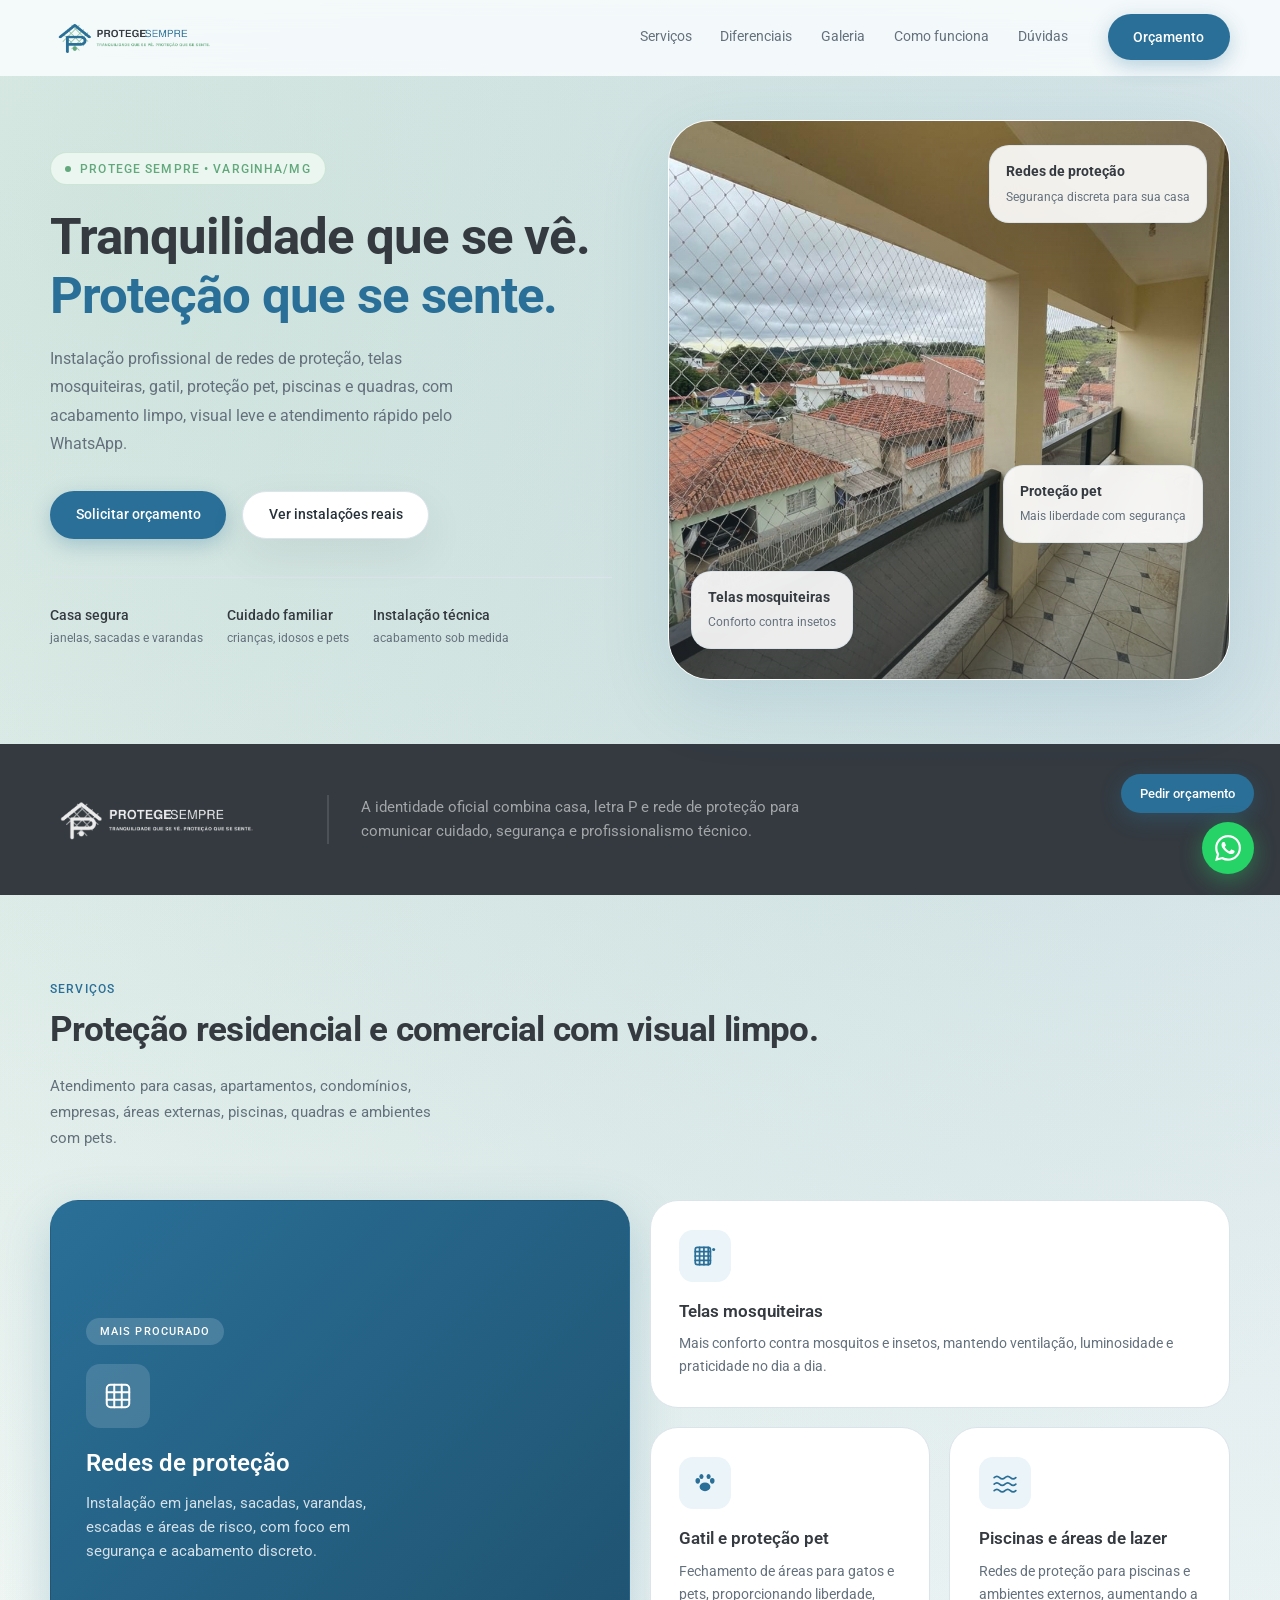
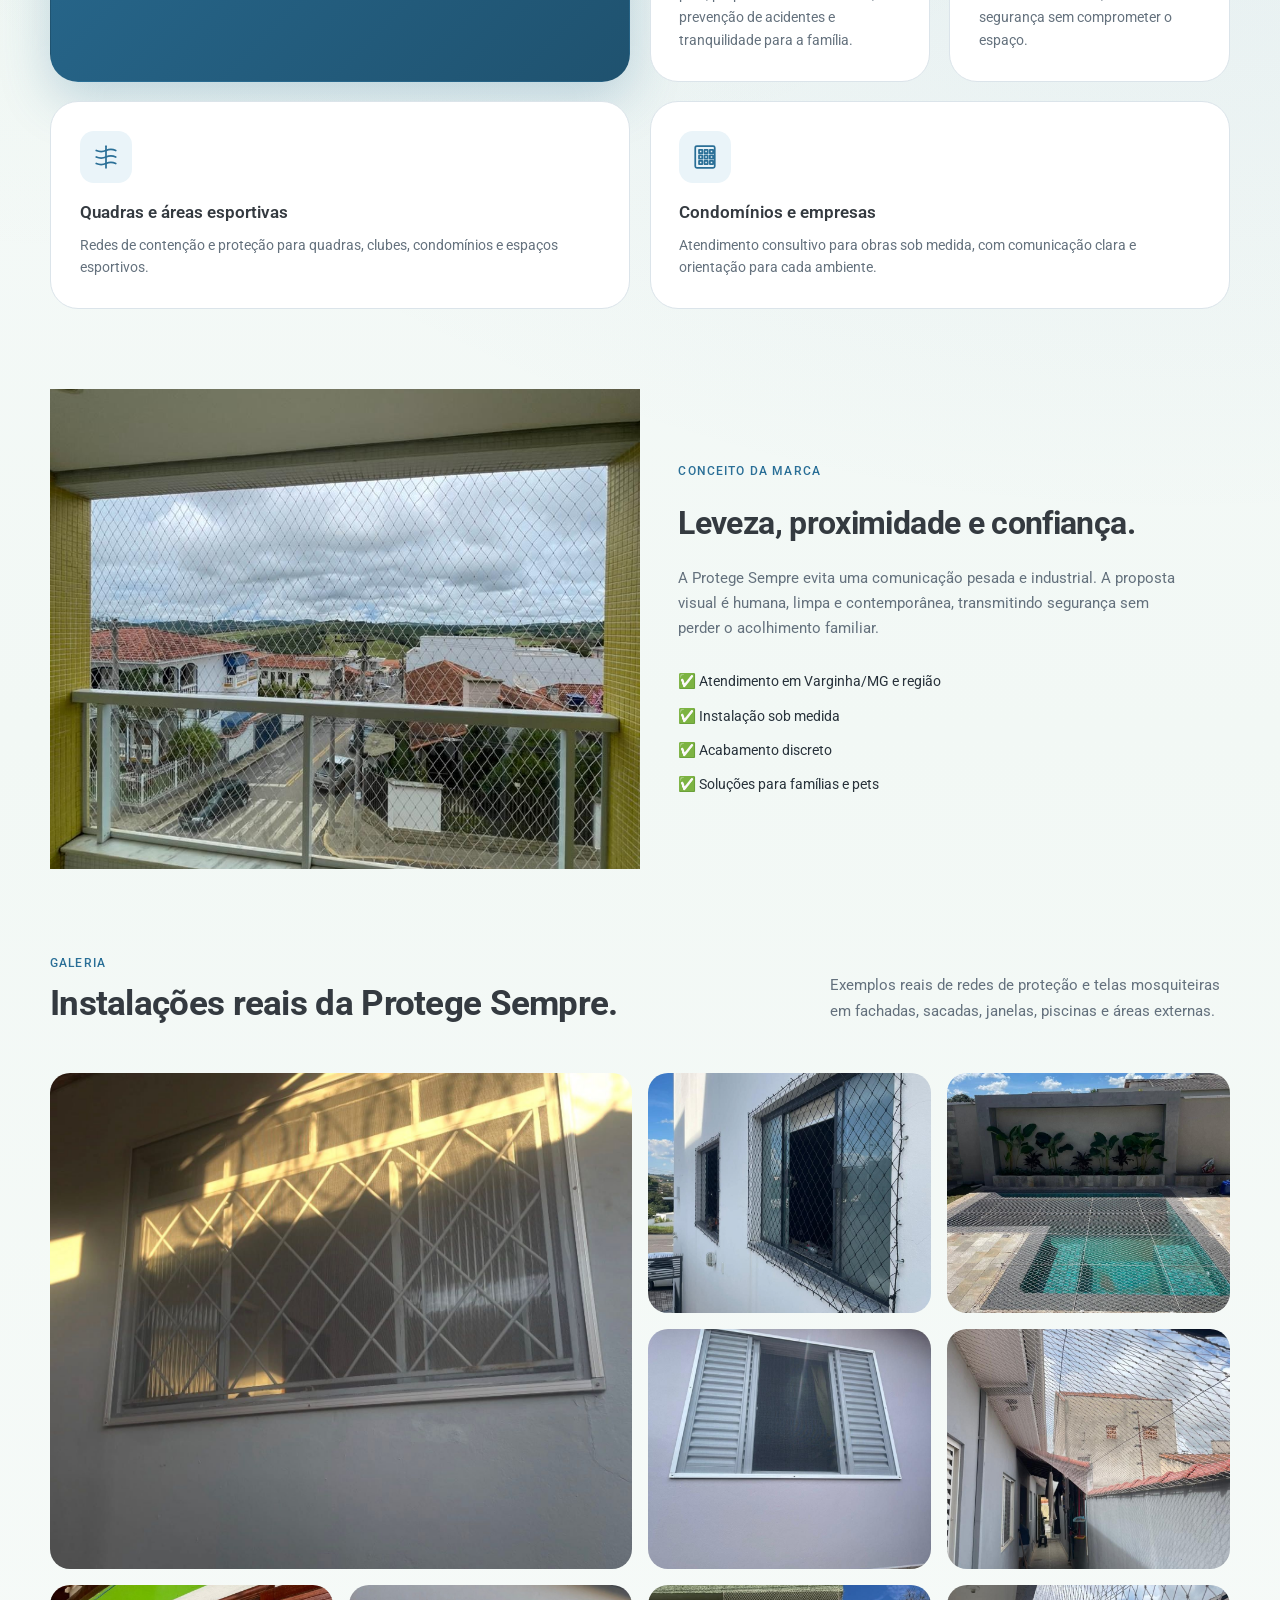
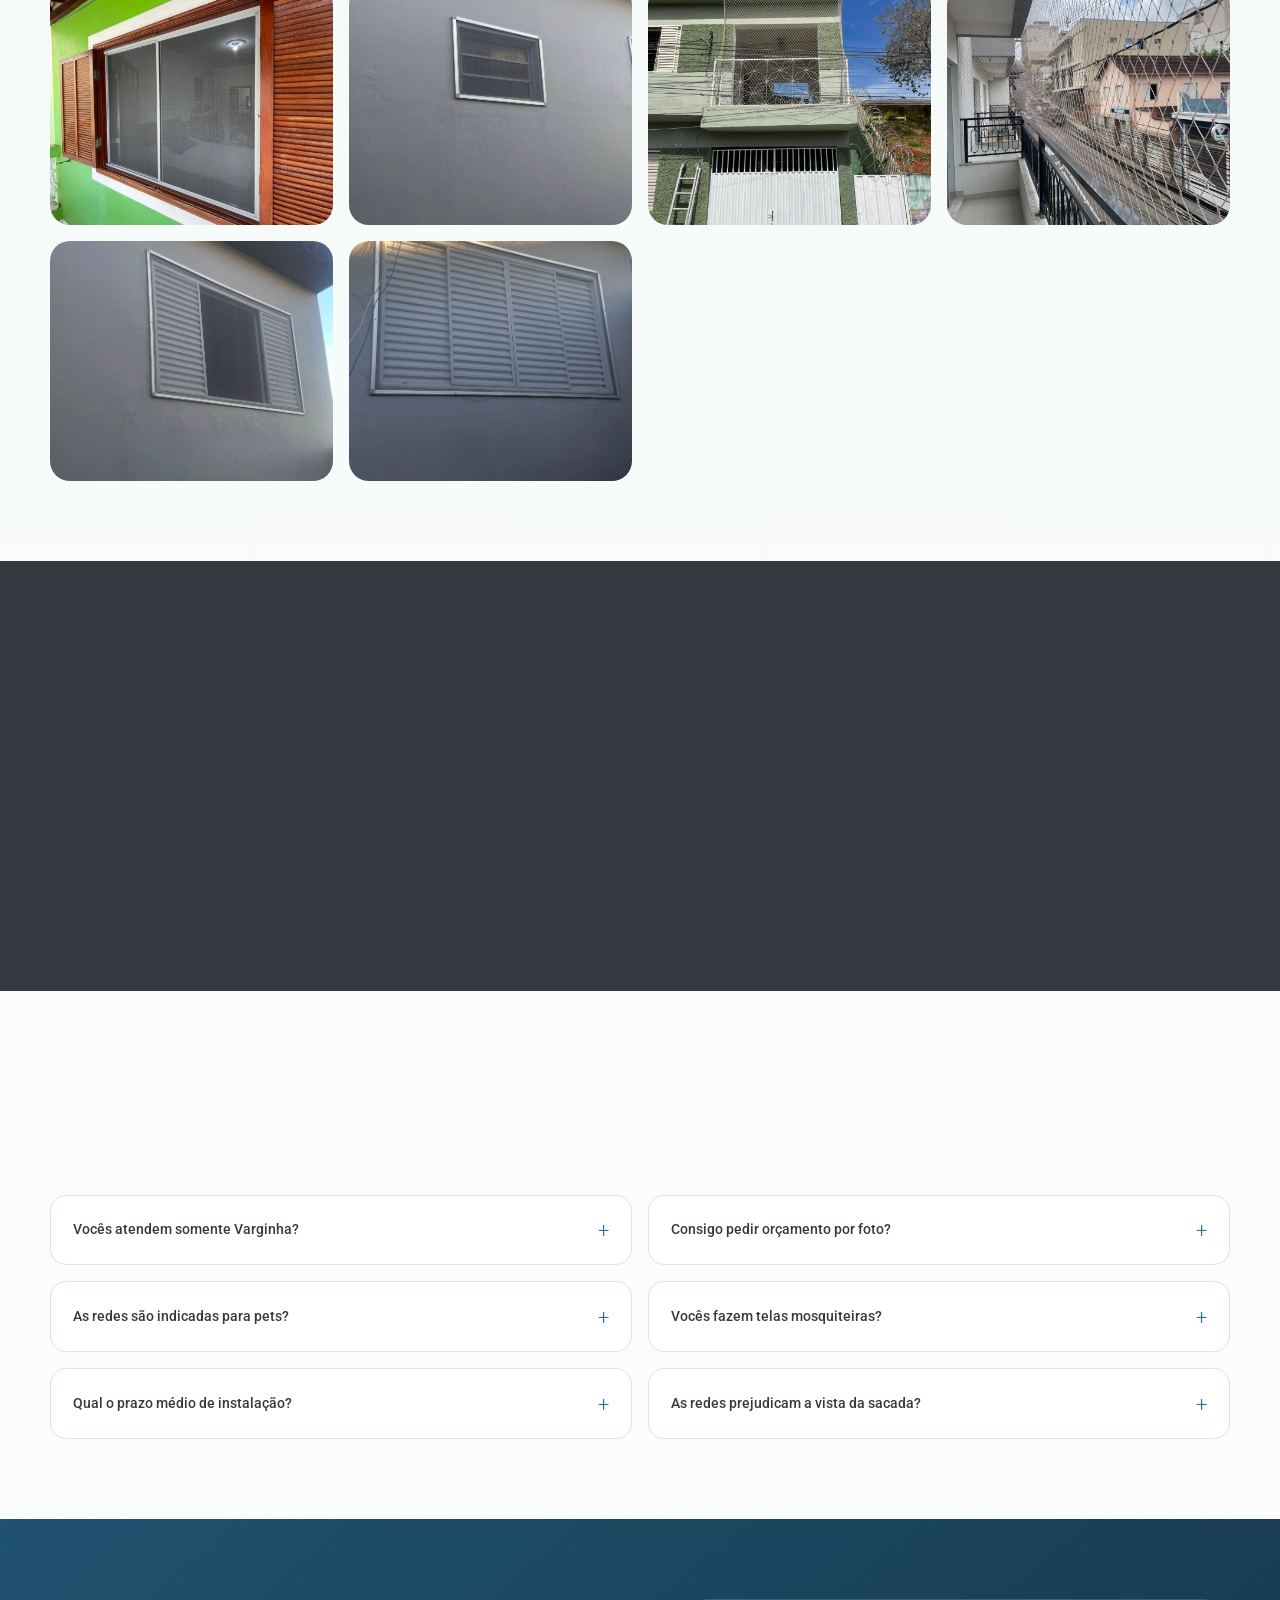
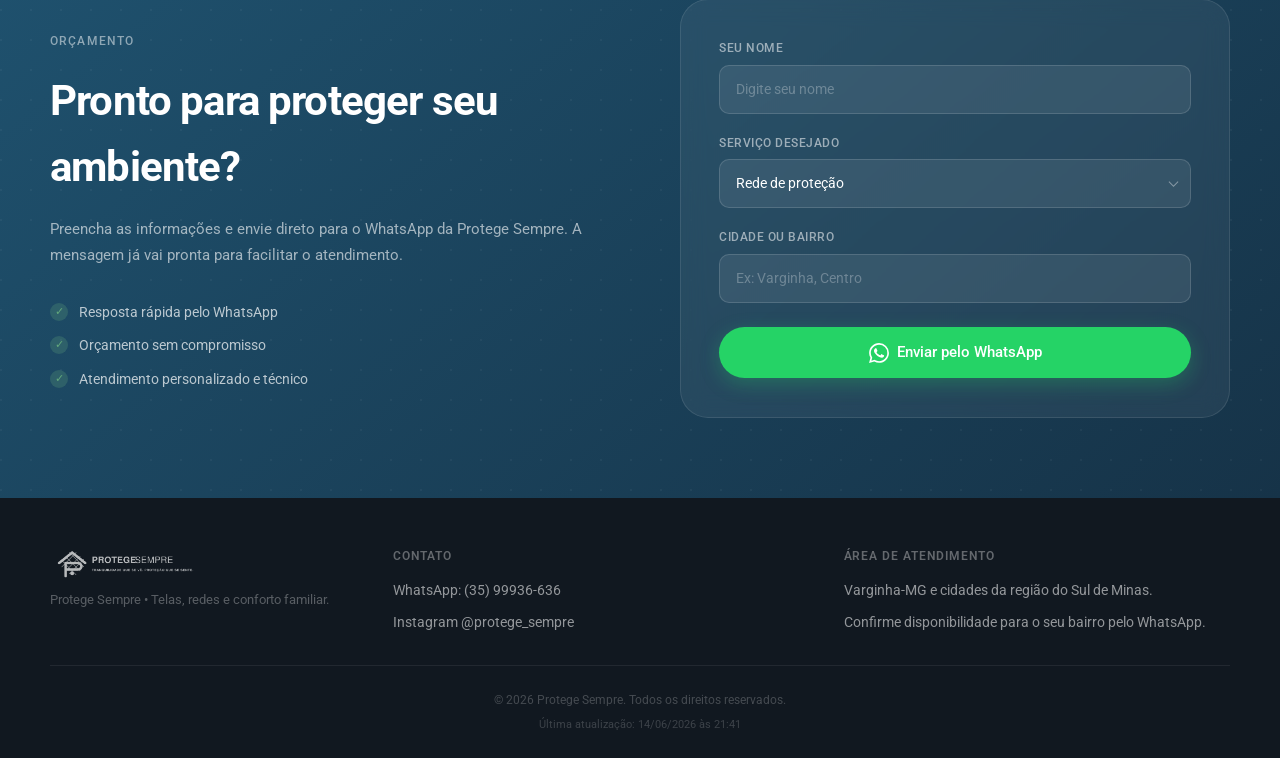
==== index.html @ d8df48f0 "Remove fotos duplicadas da galeria e melhora SEO com schema avancado Substitui 2 imagens repetidas (" ====
<!DOCTYPE html>
<html lang="pt-BR">
<head>
  <meta charset="UTF-8">
  <meta name="viewport" content="width=device-width, initial-scale=1.0">
  <title>Protege Sempre | Redes de Proteção em Varginha-MG</title>
  <meta name="description" content="Protege Sempre em Varginha-MG: instalação profissional de redes de proteção, telas mosquiteiras, gatil, proteção pet, piscinas e quadras. Tranquilidade que se vê. Proteção que se sente.">
  <meta name="keywords" content="redes de proteção Varginha, tela mosquiteira Varginha, gatil Varginha, proteção pet, rede para sacada, rede para janela, rede para piscina, rede para quadra, Protege Sempre">
  <meta name="robots" content="index, follow, max-image-preview:large">
  <meta name="author" content="Protege Sempre">
  <meta name="theme-color" content="#2A6F97">
  <link rel="canonical" href="https://protegesempre.com.br/">

  <meta property="og:title" content="Protege Sempre | Tranquilidade que se vê. Proteção que se sente.">
  <meta property="og:description" content="Redes de proteção, telas mosquiteiras, gatil, piscinas e quadras em Varginha-MG e região.">
  <meta property="og:type" content="website">
  <meta property="og:url" content="https://protegesempre.com.br/">
  <meta property="og:image" content="https://protegesempre.com.br/img/galeria/hero-rede-protecao.jpg">
  <meta property="og:locale" content="pt_BR">

  <meta name="twitter:card" content="summary_large_image">
  <meta name="twitter:title" content="Protege Sempre | Redes de Proteção em Varginha-MG">
  <meta name="twitter:description" content="Instalação profissional de redes de proteção, telas mosquiteiras, gatil, piscinas e quadras.">
  <meta name="twitter:image" content="https://protegesempre.com.br/img/galeria/hero-rede-protecao.jpg">

  <link rel="icon" href="/favicon.svg" type="image/svg+xml">
  <link rel="icon" href="/favicon-32.png" sizes="32x32" type="image/png">
  <link rel="apple-touch-icon" href="/favicon-180.png">
  <link rel="manifest" href="/site.webmanifest">

  <link rel="preconnect" href="https://fonts.googleapis.com">
  <link rel="preconnect" href="https://fonts.gstatic.com" crossorigin>
  <link href="https://fonts.googleapis.com/css2?family=Roboto:wght@300;400;500;700&display=swap" rel="stylesheet">

  <link rel="preload" as="image" href="assets/logo/logo-horizontal-fundo-claro.png">
  <link rel="preload" as="image" href="img/galeria/hero-rede-protecao.jpg">

  <script type="application/ld+json">
  {
    "@context": "https://schema.org",
    "@graph": [
      {
        "@type": "LocalBusiness",
        "@id": "https://protegesempre.com.br/#empresa",
        "name": "Protege Sempre",
        "url": "https://protegesempre.com.br/",
        "telephone": "+553599936636",
        "slogan": "Tranquilidade que se vê. Proteção que se sente.",
        "image": [
          "https://protegesempre.com.br/img/galeria/hero-rede-protecao.jpg",
          "https://protegesempre.com.br/img/galeria/rede-protecao-janela-detalhe.jpg",
          "https://protegesempre.com.br/img/galeria/rede-protecao-sacada-vista.jpg",
          "https://protegesempre.com.br/img/galeria/antes-depois-01.jpg"
        ],
        "logo": "https://protegesempre.com.br/assets/logo/logo-horizontal-fundo-claro.png",
        "address": {
          "@type": "PostalAddress",
          "addressLocality": "Varginha",
          "addressRegion": "MG",
          "addressCountry": "BR"
        },
        "areaServed": ["Varginha-MG", "Sul de Minas"],
        "description": "Instalação profissional de redes de proteção, telas mosquiteiras, gatil, proteção pet, piscinas e quadras em Varginha-MG e região.",
        "contactPoint": {
          "@type": "ContactPoint",
          "telephone": "+553599936636",
          "contactType": "customer service",
          "areaServed": "BR",
          "availableLanguage": "Portuguese"
        },
        "openingHoursSpecification": {
          "@type": "OpeningHoursSpecification",
          "dayOfWeek": ["Monday", "Tuesday", "Wednesday", "Thursday", "Friday", "Saturday", "Sunday"],
          "opens": "08:00",
          "closes": "20:00"
        },
        "hasOfferCatalog": {
          "@type": "OfferCatalog",
          "name": "Serviços Protege Sempre",
          "itemListElement": [
            { "@type": "Offer", "itemOffered": { "@type": "Service", "name": "Instalação de Redes de Proteção", "areaServed": "Varginha-MG e região" } },
            { "@type": "Offer", "itemOffered": { "@type": "Service", "name": "Instalação de Telas Mosquiteiras", "areaServed": "Varginha-MG e região" } },
            { "@type": "Offer", "itemOffered": { "@type": "Service", "name": "Gatil e Proteção para Pets", "areaServed": "Varginha-MG e região" } },
            { "@type": "Offer", "itemOffered": { "@type": "Service", "name": "Redes de Proteção para Piscinas", "areaServed": "Varginha-MG e região" } },
            { "@type": "Offer", "itemOffered": { "@type": "Service", "name": "Redes de Proteção para Quadras", "areaServed": "Varginha-MG e região" } },
            { "@type": "Offer", "itemOffered": { "@type": "Service", "name": "Redes para Condomínios e Empresas", "areaServed": "Varginha-MG e região" } }
          ]
        },
        "sameAs": ["https://www.instagram.com/protege_sempre/"]
      },
      {
        "@type": "WebSite",
        "@id": "https://protegesempre.com.br/#site",
        "url": "https://protegesempre.com.br/",
        "name": "Protege Sempre",
        "inLanguage": "pt-BR",
        "publisher": { "@id": "https://protegesempre.com.br/#empresa" }
      }
    ]
  }
  </script>
  <script type="application/ld+json">
  {
    "@context": "https://schema.org",
    "@type": "FAQPage",
    "mainEntity": [
      {
        "@type": "Question",
        "name": "Vocês atendem somente Varginha?",
        "acceptedAnswer": {
          "@type": "Answer",
          "text": "O atendimento é voltado para Varginha/MG e região. Para confirmar disponibilidade na sua cidade ou bairro, chame pelo WhatsApp."
        }
      },
      {
        "@type": "Question",
        "name": "Consigo pedir orçamento por foto?",
        "acceptedAnswer": {
          "@type": "Answer",
          "text": "Sim. Você pode enviar fotos do local, medidas aproximadas e o tipo de serviço desejado. Se necessário, é agendada uma avaliação técnica."
        }
      },
      {
        "@type": "Question",
        "name": "As redes são indicadas para pets?",
        "acceptedAnswer": {
          "@type": "Answer",
          "text": "Sim. As redes são muito usadas para proteger gatos, cães e outros pets em janelas, sacadas, corredores e áreas externas."
        }
      },
      {
        "@type": "Question",
        "name": "Vocês fazem telas mosquiteiras?",
        "acceptedAnswer": {
          "@type": "Answer",
          "text": "Sim. As telas mosquiteiras ajudam a reduzir a entrada de insetos, mantendo ventilação e luminosidade no ambiente."
        }
      },
      {
        "@type": "Question",
        "name": "Qual o prazo médio de instalação?",
        "acceptedAnswer": {
          "@type": "Answer",
          "text": "O prazo varia conforme o tipo de serviço e demanda. Após o orçamento aprovado, informamos a data e tempo estimado de execução."
        }
      },
      {
        "@type": "Question",
        "name": "As redes prejudicam a vista da sacada?",
        "acceptedAnswer": {
          "@type": "Answer",
          "text": "Não. As redes são instaladas com acabamento discreto e são praticamente invisíveis a distância, preservando a estética do ambiente."
        }
      }
    ]
  }
  </script>
  <style>
    :root {
      --azul: #2A6F97;
      --verde: #62A87C;
      --grafite: #343A40;
      --azul-escuro: #1f526f;
      --verde-claro: #eaf6ef;
      --azul-claro: #eaf4f9;
      --texto: #27313a;
      --muted: #64717d;
      --linha: #dbe4ea;
      --bg: #f7fafb;
      --white: #ffffff;
      --shadow: 0 22px 70px rgba(42,111,151,.13);
      --shadow-soft: 0 16px 42px rgba(52,58,64,.08);
      --radius: 28px;
      --font: 'Roboto', Segoe UI, Helvetica, Arial, sans-serif;
    }

    *, *::before, *::after { box-sizing: border-box; margin: 0; padding: 0; }
    html { scroll-behavior: smooth; }
    body {
      font-family: var(--font);
      color: var(--texto);
      background:
        radial-gradient(circle at 8% 4%, rgba(98,168,124,.20), transparent 30%),
        radial-gradient(circle at 92% 8%, rgba(42,111,151,.18), transparent 32%),
        linear-gradient(#f9fcfd 0%, #f2f8f5 42%, #fff 100%);
      line-height: 1.6;
      overflow-x: hidden;
    }
    a { color: inherit; text-decoration: none; }
    img { max-width: 100%; display: block; }
    button, input, select { font: inherit; }

    .container { width: min(1180px, 100% - 32px); margin-inline: auto; }

    /* ── ACESSIBILIDADE ── */
    .skip-link {
      position: absolute; left: -999px; top: auto; width: 1px; height: 1px; overflow: hidden;
    }
    .skip-link:focus {
      left: 16px; top: 16px; width: auto; height: auto; z-index: 9999;
      padding: 10px 14px; border-radius: 12px; background: var(--azul); color: #fff;
    }

    /* ── BOTÕES ── */
    .btn {
      display: inline-flex; align-items: center; gap: .5rem;
      padding: .72rem 1.6rem; border-radius: 50px;
      font-size: .9rem; font-weight: 500; cursor: pointer;
      transition: all .25s ease; border: none;
    }
    .btn-primary {
      background: var(--azul); color: #fff;
      box-shadow: 0 6px 20px rgba(42,111,151,.30);
    }
    .btn-primary:hover { background: var(--azul-escuro); transform: translateY(-2px); box-shadow: 0 10px 28px rgba(42,111,151,.38); }
    .btn-secondary {
      background: var(--white); color: var(--texto);
      border: 1.5px solid var(--linha);
      box-shadow: var(--shadow-soft);
    }
    .btn-secondary:hover { border-color: var(--azul); color: var(--azul); transform: translateY(-2px); }
    .btn-wpp {
      background: #25D366; color: #fff;
      box-shadow: 0 6px 20px rgba(37,211,102,.28);
    }
    .btn-wpp:hover { background: #1da851; transform: translateY(-2px); }

    /* ── HEADER ── */
    .site-header {
      position: fixed; top: 0; left: 0; right: 0; z-index: 100;
      background: rgba(249,252,253,.88);
      backdrop-filter: blur(18px) saturate(1.3);
      border-bottom: 1px solid transparent;
      transition: border-color .3s, box-shadow .3s;
    }
    .site-header.scrolled {
      border-color: var(--linha);
      box-shadow: 0 2px 20px rgba(42,111,151,.08);
    }
    .nav {
      display: flex; align-items: center; gap: 2rem;
      padding: .9rem 0;
    }
    .brand img { height: 38px; width: auto; }
    .nav-links {
      display: flex; gap: 1.8rem; margin-left: auto;
    }
    .nav-links a {
      font-size: .875rem; color: var(--muted); font-weight: 400;
      transition: color .2s;
      position: relative; padding-bottom: 2px;
    }
    .nav-links a::after {
      content: ''; position: absolute; bottom: 0; left: 0;
      width: 0; height: 1.5px; background: var(--azul);
      transition: width .25s;
    }
    .nav-links a:hover { color: var(--azul); }
    .nav-links a:hover::after { width: 100%; }
    .nav-cta { margin-left: .5rem; }
    .menu-toggle {
      display: none; flex-direction: column; gap: 5px;
      background: none; border: none; cursor: pointer;
      padding: .4rem; margin-left: auto;
    }
    .menu-toggle span {
      display: block; width: 22px; height: 2px;
      background: var(--grafite); border-radius: 2px;
      transition: all .3s;
    }
    .mobile-menu {
      display: none;
      flex-direction: column; gap: .5rem;
      padding: 1rem 1.2rem 1.2rem;
      border-top: 1px solid var(--linha);
    }
    .mobile-menu.open { display: flex; }
    .mobile-menu a {
      padding: .6rem .8rem; font-size: .9rem; color: var(--texto);
      border-radius: 8px;
    }
    .mobile-menu a:hover { background: var(--azul-claro); color: var(--azul); }

    /* ── HERO ── */
    .hero {
      padding-top: calc(72px + 3rem);
      padding-bottom: 4rem;
    }
    .hero-grid {
      display: grid; grid-template-columns: 1fr 1fr;
      gap: 3.5rem; align-items: center;
    }
    .eyebrow {
      display: inline-flex; align-items: center; gap: .55rem;
      font-size: .78rem; font-weight: 500; letter-spacing: .09em;
      text-transform: uppercase; color: var(--verde);
      background: var(--verde-claro); padding: .35rem .9rem;
      border-radius: 40px; margin-bottom: 1.4rem;
      border: 1px solid rgba(98,168,124,.22);
    }
    .eyebrow-dot {
      width: 6px; height: 6px; border-radius: 50%;
      background: var(--verde); display: block;
      animation: blink 2s infinite;
    }
    @keyframes blink {
      0%,100% { opacity:1; } 50% { opacity:.4; }
    }
    .hero-copy h1 {
      font-size: clamp(2.2rem, 4.5vw, 3.2rem);
      font-weight: 700; line-height: 1.15;
      color: var(--grafite); letter-spacing: -.02em;
      margin-bottom: 1.2rem;
    }
    .hero-copy h1 span { color: var(--azul); }
    .hero-text {
      font-size: 1.02rem; color: var(--muted); line-height: 1.75;
      max-width: 440px; margin-bottom: 2rem;
    }
    .hero-actions { display: flex; gap: 1rem; flex-wrap: wrap; margin-bottom: 2.4rem; }
    .trust-strip {
      display: flex; gap: 1.5rem; flex-wrap: wrap;
      padding-top: 1.6rem;
      border-top: 1px solid var(--linha);
    }
    .trust-strip > div {
      display: flex; flex-direction: column; gap: .1rem;
    }
    .trust-strip strong { font-size: .88rem; color: var(--grafite); font-weight: 500; }
    .trust-strip span { font-size: .78rem; color: var(--muted); }

    .hero-visual {
      position: relative; min-height: 560px;
      overflow: hidden; border-radius: 42px;
      box-shadow: var(--shadow);
      border: 1px solid rgba(255,255,255,.9);
      background: #fff;
    }
    .hero-visual > img {
      position: absolute; inset: 0;
      width: 100%; height: 100%; object-fit: cover;
    }
    .hero-visual::after {
      content: ''; position: absolute; inset: 0;
      background: linear-gradient(
        rgba(255,255,255,.04) 0%,
        rgba(42,111,151,.1) 48%,
        rgba(52,58,64,.56) 100%
      );
      pointer-events: none;
    }
    .hero-card {
      position: absolute; z-index: 4;
      padding: 14px 16px; border-radius: 20px;
      background: rgba(255,255,255,.9);
      border: 1px solid rgba(219,228,234,.9);
      backdrop-filter: blur(14px);
      box-shadow: 0 18px 44px rgba(52,58,64,.16);
    }
    .hero-card strong { display: block; font-size: .88rem; color: var(--grafite); }
    .hero-card span { font-size: .78rem; color: var(--muted); }
    .card-1 { top: 24px; right: 22px; }
    .card-2 { left: 22px; bottom: 30px; }
    .card-3 { right: 26px; bottom: 136px; }

    /* ── LOGO SECTION ── */
    .logo-section {
      background: var(--grafite);
      padding: 3.2rem 0;
    }
    .logo-band {
      display: flex; align-items: center; gap: 3rem;
    }
    .logo-band img { height: 48px; width: auto; filter: brightness(0) invert(1); opacity: .9; }
    .logo-band p {
      color: rgba(255,255,255,.55); font-size: .92rem;
      line-height: 1.65; max-width: 520px;
      border-left: 2px solid rgba(255,255,255,.12);
      padding-left: 2rem;
    }

    /* ── SECTION HEAD ── */
    .section-head {
      display: flex; justify-content: space-between;
      align-items: flex-end; flex-wrap: wrap; gap: 1.5rem;
      margin-bottom: 3rem;
    }
    .section-tag {
      display: inline-block;
      font-size: .72rem; font-weight: 500; letter-spacing: .1em;
      text-transform: uppercase; color: var(--azul);
      margin-bottom: .6rem;
    }
    .section-head h2 {
      font-size: clamp(1.6rem, 3vw, 2.2rem);
      font-weight: 700; color: var(--grafite);
      letter-spacing: -.02em; line-height: 1.2;
    }
    .section-head > p {
      font-size: .95rem; color: var(--muted); line-height: 1.7;
      max-width: 400px;
    }

    /* ── SERVIÇOS (BENTO GRID) ── */
    #servicos { padding: 5rem 0; }
    .service-grid {
      display: grid; grid-template-columns: repeat(4, 1fr);
      grid-auto-rows: minmax(170px, auto);
      gap: 1.2rem;
    }
    .service-card {
      background: var(--white);
      border: 1px solid var(--linha);
      border-radius: var(--radius);
      padding: 1.8rem;
      transition: all .3s ease;
      position: relative; overflow: hidden;
      grid-column: span 1;
    }
    .service-card.span-2 { grid-column: span 2; }
    .service-card.featured {
      grid-column: span 2; grid-row: span 2;
      padding: 2.2rem;
      background: linear-gradient(135deg, var(--azul) 0%, var(--azul-escuro) 100%);
      color: #fff; border-color: transparent;
      box-shadow: 0 18px 50px rgba(42,111,151,.25);
      display: flex; flex-direction: column; justify-content: center;
    }
    .service-card:not(.featured)::before {
      content: ''; position: absolute; inset: 0;
      background: linear-gradient(135deg, var(--azul-claro) 0%, transparent 55%);
      opacity: 0; transition: opacity .3s;
    }
    .service-card:hover { transform: translateY(-5px); box-shadow: var(--shadow); border-color: rgba(42,111,151,.2); }
    .service-card.featured:hover { box-shadow: 0 22px 60px rgba(42,111,151,.35); }
    .service-card:not(.featured):hover::before { opacity: 1; }
    .service-badge {
      display: inline-flex; align-self: flex-start;
      font-size: .7rem; font-weight: 500; letter-spacing: .1em; text-transform: uppercase;
      background: rgba(255,255,255,.16); color: #fff;
      padding: .3rem .85rem; border-radius: 40px; margin-bottom: 1.2rem;
      position: relative; z-index: 1;
    }
    .service-icon {
      width: 52px; height: 52px; border-radius: 14px;
      background: var(--azul-claro); color: var(--azul);
      margin-bottom: 1rem;
      display: flex; align-items: center; justify-content: center;
      position: relative; z-index: 1;
    }
    .service-icon svg { width: 26px; height: 26px; }
    .service-card.featured .service-icon {
      width: 64px; height: 64px; background: rgba(255,255,255,.14); color: #fff;
    }
    .service-card.featured .service-icon svg { width: 30px; height: 30px; }
    .service-card h3 {
      font-size: 1.05rem; font-weight: 600; color: var(--grafite);
      margin-bottom: .5rem; position: relative; z-index: 1;
    }
    .service-card.featured h3 { color: #fff; font-size: 1.5rem; }
    .service-card p {
      font-size: .87rem; color: var(--muted); line-height: 1.65;
      position: relative; z-index: 1;
    }
    .service-card.featured p { color: rgba(255,255,255,.8); max-width: 320px; font-size: .92rem; }

    /* ── DIFERENCIAIS ── */
    .split-section { padding: 0; overflow: hidden; }
    .split-grid {
      display: grid;
      grid-template-columns: 1fr 1fr;
      min-height: 480px;
    }
    .split-image {
      position: relative;
      overflow: hidden;
      min-height: 380px;
    }
    .split-image img {
      position: absolute;
      inset: 0;
      width: 100%;
      height: 100%;
      object-fit: cover;
      display: block;
    }
    .split-copy {
      padding: 4rem clamp(1.5rem, 3vw, 3.5rem);
      display: flex; flex-direction: column; justify-content: center;
      min-width: 0;
    }
    .split-copy h2 {
      font-size: clamp(1.5rem, 2.5vw, 2.1rem);
      font-weight: 700; color: var(--grafite);
      letter-spacing: -.02em; margin: .5rem 0 1rem;
    }
    .split-copy > p {
      font-size: .93rem; color: var(--muted); line-height: 1.7;
    }
    .benefits {
      margin-top: 1.8rem; display: flex; flex-direction: column; gap: .7rem;
    }
    .benefits div {
      font-size: .9rem; color: var(--texto);
      display: flex; align-items: center; gap: .5rem;
    }

    /* ── GALERIA ── */
    #galeria { padding: 5rem 0; }
    .gallery-grid {
      display: grid;
      grid-template-columns: repeat(4, 1fr);
      grid-auto-rows: 240px;
      gap: 1rem;
    }
    .gallery-item {
      border-radius: 20px; overflow: hidden;
      position: relative; background: var(--linha);
    }
    .gallery-item.featured { grid-column: span 2; grid-row: span 2; }
    .gallery-item img {
      width: 100%; height: 100%; object-fit: cover;
      transition: transform .6s ease; display: block;
    }
    .gallery-item:hover img { transform: scale(1.05); }
    .gallery-caption {
      position: absolute; bottom: 0; left: 0; right: 0;
      padding: 1.4rem 1.2rem .9rem;
      background: linear-gradient(transparent, rgba(27,47,58,.72));
      opacity: 0; transition: opacity .3s;
    }
    .gallery-item:hover .gallery-caption { opacity: 1; }
    .gallery-caption span {
      font-size: .72rem; text-transform: uppercase;
      letter-spacing: .08em; color: rgba(255,255,255,.75); display: block;
    }
    .gallery-caption h3 { font-size: .95rem; color: #fff; font-weight: 500; }

    /* ── PROCESSO ── */
    #processo {
      background: var(--grafite); padding: 5rem 0;
    }
    #processo .section-tag { color: var(--verde); }
    #processo .section-head h2 { color: #fff; }
    #processo .section-head > p { color: rgba(255,255,255,.55); }
    .process-grid {
      display: grid; grid-template-columns: repeat(4, 1fr);
      gap: 2rem; position: relative;
    }
    .process-grid::before {
      content: ''; position: absolute;
      top: 28px; left: 12.5%; right: 12.5%;
      height: 1px; background: rgba(255,255,255,.1);
    }
    .process-grid > div { text-align: center; }
    .process-grid strong {
      display: flex; align-items: center; justify-content: center;
      width: 56px; height: 56px; border-radius: 50%;
      background: rgba(255,255,255,.06);
      border: 1px solid rgba(255,255,255,.14);
      font-size: 1.1rem; font-weight: 600; color: var(--azul);
      margin: 0 auto 1.2rem;
      transition: all .3s;
    }
    .process-grid > div:hover strong {
      background: var(--azul); color: #fff; border-color: var(--azul);
      box-shadow: 0 0 0 6px rgba(42,111,151,.15);
    }
    .process-grid h3 { font-size: .95rem; font-weight: 600; color: #fff; margin-bottom: .4rem; }
    .process-grid p { font-size: .84rem; color: rgba(255,255,255,.5); line-height: 1.55; }

    /* ── FAQ ── */
    #duvidas { padding: 5rem 0; }
    .faq-grid {
      display: grid; grid-template-columns: 1fr 1fr;
      gap: 1rem;
    }
    details {
      background: var(--white); border: 1px solid var(--linha);
      border-radius: 16px; overflow: hidden;
      transition: box-shadow .25s, border-color .25s;
    }
    details:hover { box-shadow: var(--shadow-soft); }
    details[open] { border-color: rgba(42,111,151,.28); }
    summary {
      padding: 1.15rem 1.4rem; cursor: pointer;
      font-weight: 500; font-size: .9rem; color: var(--grafite);
      list-style: none;
      display: flex; justify-content: space-between; align-items: center; gap: .8rem;
      user-select: none;
    }
    summary::-webkit-details-marker { display: none; }
    summary::after {
      content: '+'; font-size: 1.25rem; color: var(--azul);
      font-weight: 300; flex-shrink: 0;
      transition: transform .3s;
    }
    details[open] summary::after { transform: rotate(45deg); }
    details p {
      padding: 0 1.4rem 1.2rem;
      font-size: .87rem; color: var(--muted); line-height: 1.7;
    }

    /* ── ORÇAMENTO ── */
    #orcamento {
      background: linear-gradient(140deg, var(--azul-escuro) 0%, #163348 100%);
      padding: 5rem 0; position: relative; overflow: hidden;
    }
    #orcamento::before {
      content: ''; position: absolute; inset: 0;
      background-image: radial-gradient(circle at 1px 1px, rgba(255,255,255,.04) 1px, transparent 0);
      background-size: 30px 30px;
    }
    .orc-grid {
      display: grid; grid-template-columns: 1fr 1fr;
      gap: 5rem; align-items: center;
      position: relative; z-index: 1;
    }
    .orc-copy .section-tag { color: rgba(255,255,255,.5); }
    .orc-copy h2 {
      font-size: clamp(1.8rem, 3.5vw, 2.6rem);
      font-weight: 700; color: #fff; letter-spacing: -.02em;
      margin: .5rem 0 1rem;
    }
    .orc-copy > p { font-size: .95rem; color: rgba(255,255,255,.6); line-height: 1.7; }
    .orc-benefits {
      margin-top: 2rem; display: flex; flex-direction: column; gap: .7rem;
    }
    .orc-benefits div {
      font-size: .87rem; color: rgba(255,255,255,.7);
      display: flex; align-items: center; gap: .7rem;
    }
    .orc-benefits span {
      width: 18px; height: 18px; border-radius: 50%;
      background: rgba(98,168,124,.25);
      display: flex; align-items: center; justify-content: center;
      font-size: .7rem; color: var(--verde); flex-shrink: 0;
    }

    .orc-form {
      background: rgba(255,255,255,.06);
      backdrop-filter: blur(12px);
      border: 1px solid rgba(255,255,255,.1);
      border-radius: var(--radius);
      padding: 2.4rem;
    }
    .form-group { margin-bottom: 1.2rem; }
    label {
      display: block; font-size: .78rem; font-weight: 500;
      color: rgba(255,255,255,.55); margin-bottom: .4rem;
      letter-spacing: .04em; text-transform: uppercase;
    }
    input[type="text"], select {
      width: 100%; padding: .75rem 1rem;
      background: rgba(255,255,255,.08);
      border: 1px solid rgba(255,255,255,.14);
      border-radius: 10px; color: #fff;
      font-size: .9rem; outline: none;
      transition: border-color .25s, background .25s;
    }
    input[type="text"]::placeholder { color: rgba(255,255,255,.28); }
    input[type="text"]:focus, select:focus {
      border-color: rgba(42,111,151,.7);
      background: rgba(255,255,255,.12);
    }
    select { appearance: none; cursor: pointer; }
    select option { background: #1a3d58; }
    .select-wrap { position: relative; }
    .select-wrap::after {
      content: ''; position: absolute; right: 14px; top: 48%;
      width: 7px; height: 7px;
      border-right: 1.5px solid rgba(255,255,255,.4);
      border-bottom: 1.5px solid rgba(255,255,255,.4);
      transform: translateY(-65%) rotate(45deg);
      pointer-events: none;
    }

    /* ── FOOTER ── */
    .site-footer {
      background: #111820; padding: 3rem 0 1.5rem;
    }
    .footer-grid {
      display: grid; grid-template-columns: auto 1fr 1fr;
      gap: 4rem; align-items: start;
      padding-bottom: 2rem;
      border-bottom: 1px solid rgba(255,255,255,.07);
    }
    .footer-grid img { height: 34px; width: auto; margin-bottom: .6rem; filter: brightness(0) invert(1); opacity: .7; }
    .footer-grid > div:first-child p { font-size: .82rem; color: rgba(255,255,255,.3); margin-top: .5rem; }
    .footer-col {
      display: flex; flex-direction: column; gap: .55rem;
    }
    .footer-grid strong { font-size: .78rem; font-weight: 600; letter-spacing: .08em; text-transform: uppercase; color: rgba(255,255,255,.35); margin-bottom: .3rem; display: block; }
    .footer-grid a { font-size: .88rem; color: rgba(255,255,255,.55); transition: color .2s; }
    .footer-grid a:hover { color: rgba(255,255,255,.9); }
    .footer-col p { font-size: .88rem; color: rgba(255,255,255,.55); line-height: 1.6; }
    .footer-bottom {
      padding-top: 1.5rem; font-size: .78rem;
      color: rgba(255,255,255,.22); text-align: center;
    }
    .footer-version {
      display: block; margin-top: .35rem;
      font-size: .7rem; color: rgba(255,255,255,.18);
    }

    /* ── FLOATING CTA ── */
    .float-cta {
      position: fixed; bottom: 1.6rem; right: 1.6rem; z-index: 90;
      display: flex; flex-direction: column; gap: .6rem; align-items: flex-end;
    }
    .float-wpp {
      width: 52px; height: 52px; border-radius: 50%;
      background: #25D366; display: flex; align-items: center; justify-content: center;
      box-shadow: 0 6px 22px rgba(37,211,102,.38);
      transition: all .25s;
    }
    .float-wpp:hover { transform: scale(1.1); box-shadow: 0 10px 28px rgba(37,211,102,.5); }
    .float-wpp svg { width: 26px; height: 26px; fill: #fff; }
    .float-orc {
      background: var(--azul); color: #fff;
      font-size: .82rem; font-weight: 500;
      padding: .55rem 1.2rem; border-radius: 40px;
      box-shadow: 0 6px 20px rgba(42,111,151,.35);
      transition: all .25s;
      animation: softPulse 3s infinite;
    }
    .float-orc:hover { background: var(--azul-escuro); transform: translateY(-2px); animation: none; }
    @keyframes softPulse {
      0%,100% { box-shadow: 0 6px 20px rgba(42,111,151,.35); }
      50%      { box-shadow: 0 6px 28px rgba(42,111,151,.55); }
    }

    /* ── REVEAL ── */
    .reveal {
      opacity: 0; transform: translateY(24px);
      transition: opacity .7s ease, transform .7s ease;
    }
    .reveal.in { opacity: 1; transform: none; }

    /* ── ACESSIBILIDADE: MOVIMENTO REDUZIDO ── */
    @media (prefers-reduced-motion: reduce) {
      *, *::before, *::after {
        animation-duration: .001ms !important;
        animation-iteration-count: 1 !important;
        transition-duration: .001ms !important;
      }
      html { scroll-behavior: auto; }
      .reveal { opacity: 1; transform: none; }
    }

    /* ── RESPONSIVE ── */
    @media (max-width: 1024px) {
      .service-grid { grid-template-columns: repeat(2, 1fr); grid-auto-rows: minmax(150px, auto); }
      .gallery-grid { grid-template-columns: repeat(2, 1fr); grid-auto-rows: 200px; }
      .gallery-item.featured { grid-column: 1 / 3; grid-row: span 2; }
      .process-grid { grid-template-columns: repeat(2, 1fr); }
      .process-grid::before { display: none; }
      .orc-grid { grid-template-columns: 1fr; gap: 3rem; }
    }
    @media (max-width: 768px) {
      .nav-links, .nav-cta { display: none; }
      .menu-toggle { display: flex; }
      .hero-grid { grid-template-columns: 1fr; gap: 2rem; }
      .hero-visual { min-height: 380px; }
      .split-grid { grid-template-columns: 1fr; }
      .split-image { min-height: 280px; }
      .split-copy { padding: 2.4rem 1.5rem; }
      .faq-grid { grid-template-columns: 1fr; }
      .footer-grid { grid-template-columns: 1fr; gap: 2rem; }
      .logo-band { flex-direction: column; gap: 1.5rem; }
      .logo-band p { border-left: none; padding-left: 0; border-top: 1px solid rgba(255,255,255,.1); padding-top: 1.2rem; }
      .orc-grid { gap: 2rem; }
      .service-grid { grid-template-columns: 1fr; }
      .service-card, .service-card.span-2, .service-card.featured { grid-column: span 1; grid-row: span 1; }
      .service-card.featured { padding: 1.8rem; }
      .process-grid { grid-template-columns: repeat(2, 1fr); }
      .gallery-grid { grid-template-columns: 1fr 1fr; grid-auto-rows: 170px; }
      .gallery-item.featured { grid-column: 1 / 3; grid-row: span 1; }
    }
  </style>
</head>
<body>
<a class="skip-link" href="#conteudo">Ir para o conteúdo</a>

<!-- HEADER -->
<header class="site-header" id="header">
  <div class="container nav">
    <a class="brand" href="#inicio" aria-label="Protege Sempre - página inicial">
      <img
        src="assets/logo/logo-horizontal-fundo-claro.png"
        alt="Protege Sempre"
        width="460" height="150"
      >
    </a>

    <nav class="nav-links" aria-label="Menu principal">
      <a href="#servicos">Serviços</a>
      <a href="#diferenciais">Diferenciais</a>
      <a href="#galeria">Galeria</a>
      <a href="#processo">Como funciona</a>
      <a href="#duvidas">Dúvidas</a>
    </nav>

    <a class="btn btn-primary nav-cta" href="#orcamento">Orçamento</a>

    <button class="menu-toggle" type="button" aria-label="Abrir menu" aria-expanded="false" aria-controls="mobileMenu" onclick="toggleMenu(this)">
      <span></span><span></span><span></span>
    </button>
  </div>
  <div class="mobile-menu" id="mobileMenu">
    <a href="#servicos" onclick="closeMenu()">Serviços</a>
    <a href="#diferenciais" onclick="closeMenu()">Diferenciais</a>
    <a href="#galeria" onclick="closeMenu()">Galeria</a>
    <a href="#processo" onclick="closeMenu()">Como funciona</a>
    <a href="#duvidas" onclick="closeMenu()">Dúvidas</a>
    <a href="#orcamento" onclick="closeMenu()" class="btn btn-primary" style="justify-content:center;margin-top:.4rem">Pedir orçamento</a>
  </div>
</header>

<main id="conteudo">

<!-- HERO -->
<section class="hero" id="inicio">
  <div class="container hero-grid">
    <div class="hero-copy">
      <div class="eyebrow">
        <span class="eyebrow-dot"></span>
        Protege Sempre • Varginha/MG
      </div>

      <h1>Tranquilidade que se vê. <span>Proteção que se sente.</span></h1>

      <p class="hero-text">
        Instalação profissional de redes de proteção, telas mosquiteiras, gatil, proteção pet, piscinas e quadras, com acabamento limpo, visual leve e atendimento rápido pelo WhatsApp.
      </p>

      <div class="hero-actions">
        <a class="btn btn-primary" href="#orcamento">Solicitar orçamento</a>
        <a class="btn btn-secondary" href="#galeria">Ver instalações reais</a>
      </div>

      <div class="trust-strip" aria-label="Diferenciais da Protege Sempre">
        <div><strong>Casa segura</strong><span>janelas, sacadas e varandas</span></div>
        <div><strong>Cuidado familiar</strong><span>crianças, idosos e pets</span></div>
        <div><strong>Instalação técnica</strong><span>acabamento sob medida</span></div>
      </div>
    </div>

    <div class="hero-visual">
      <img
        src="img/galeria/hero-rede-protecao.jpg"
        alt="Rede de proteção instalada em sacada residencial"
        width="1200" height="900" fetchpriority="high"
      >
      <div class="hero-card card-1"><strong>Redes de proteção</strong><span>Segurança discreta para sua casa</span></div>
      <div class="hero-card card-2"><strong>Telas mosquiteiras</strong><span>Conforto contra insetos</span></div>
      <div class="hero-card card-3"><strong>Proteção pet</strong><span>Mais liberdade com segurança</span></div>
    </div>
  </div>
</section>

<!-- LOGO SECTION -->
<section class="logo-section reveal" aria-label="Marca Protege Sempre">
  <div class="container logo-band">
    <img
      src="assets/logo/logo-horizontal-fundo-claro.png"
      alt="Logotipo oficial Protege Sempre"
      width="460" height="150" loading="lazy"
    >
    <p>A identidade oficial combina casa, letra P e rede de proteção para comunicar cuidado, segurança e profissionalismo técnico.</p>
  </div>
</section>

<!-- SERVIÇOS -->
<section id="servicos">
  <div class="container">
    <div class="section-head reveal">
      <div>
        <span class="section-tag">Serviços</span>
        <h2>Proteção residencial e comercial com visual limpo.</h2>
      </div>
      <p>Atendimento para casas, apartamentos, condomínios, empresas, áreas externas, piscinas, quadras e ambientes com pets.</p>
    </div>

    <div class="service-grid">
      <article class="service-card featured reveal">
        <span class="service-badge">Mais procurado</span>
        <div class="service-icon">
          <svg viewBox="0 0 24 24" fill="none" stroke="currentColor" stroke-width="1.6" stroke-linecap="round" stroke-linejoin="round" aria-hidden="true" focusable="false">
            <rect x="3" y="3" width="18" height="18" rx="3"/>
            <line x1="9" y1="3" x2="9" y2="21"/>
            <line x1="15" y1="3" x2="15" y2="21"/>
            <line x1="3" y1="9" x2="21" y2="9"/>
            <line x1="3" y1="15" x2="21" y2="15"/>
          </svg>
        </div>
        <h3>Redes de proteção</h3>
        <p>Instalação em janelas, sacadas, varandas, escadas e áreas de risco, com foco em segurança e acabamento discreto.</p>
      </article>
      <article class="service-card span-2 reveal" style="transition-delay:.07s">
        <div class="service-icon">
          <svg viewBox="0 0 24 24" fill="none" stroke="currentColor" stroke-width="1.6" stroke-linecap="round" stroke-linejoin="round" aria-hidden="true" focusable="false">
            <rect x="3" y="4" width="14" height="16" rx="2"/>
            <line x1="3" y1="8" x2="17" y2="8"/>
            <line x1="3" y1="12" x2="17" y2="12"/>
            <line x1="3" y1="16" x2="17" y2="16"/>
            <line x1="7" y1="4" x2="7" y2="20"/>
            <line x1="11" y1="4" x2="11" y2="20"/>
            <line x1="15" y1="4" x2="15" y2="20"/>
            <circle cx="20" cy="6" r="1.4" fill="currentColor" stroke="none"/>
          </svg>
        </div>
        <h3>Telas mosquiteiras</h3>
        <p>Mais conforto contra mosquitos e insetos, mantendo ventilação, luminosidade e praticidade no dia a dia.</p>
      </article>
      <article class="service-card reveal" style="transition-delay:.14s">
        <div class="service-icon">
          <svg viewBox="0 0 24 24" fill="currentColor" stroke="none" aria-hidden="true" focusable="false">
            <ellipse cx="12" cy="15.5" rx="5" ry="4"/>
            <ellipse cx="5.3" cy="10" rx="2.1" ry="2.6"/>
            <ellipse cx="18.7" cy="10" rx="2.1" ry="2.6"/>
            <ellipse cx="8.7" cy="6" rx="1.9" ry="2.4"/>
            <ellipse cx="15.3" cy="6" rx="1.9" ry="2.4"/>
          </svg>
        </div>
        <h3>Gatil e proteção pet</h3>
        <p>Fechamento de áreas para gatos e pets, proporcionando liberdade, prevenção de acidentes e tranquilidade para a família.</p>
      </article>
      <article class="service-card reveal" style="transition-delay:.21s">
        <div class="service-icon">
          <svg viewBox="0 0 24 24" fill="none" stroke="currentColor" stroke-width="1.6" stroke-linecap="round" stroke-linejoin="round" aria-hidden="true" focusable="false">
            <path d="M2 7c1.5-1.4 3.5-1.4 5 0s3.5 1.4 5 0 3.5-1.4 5 0 3.5 1.4 5 0"/>
            <path d="M2 13c1.5-1.4 3.5-1.4 5 0s3.5 1.4 5 0 3.5-1.4 5 0 3.5 1.4 5 0"/>
            <path d="M2 19c1.5-1.4 3.5-1.4 5 0s3.5 1.4 5 0 3.5-1.4 5 0 3.5 1.4 5 0"/>
          </svg>
        </div>
        <h3>Piscinas e áreas de lazer</h3>
        <p>Redes de proteção para piscinas e ambientes externos, aumentando a segurança sem comprometer o espaço.</p>
      </article>
      <article class="service-card span-2 reveal" style="transition-delay:.28s">
        <div class="service-icon">
          <svg viewBox="0 0 24 24" fill="none" stroke="currentColor" stroke-width="1.6" stroke-linecap="round" stroke-linejoin="round" aria-hidden="true" focusable="false">
            <line x1="12" y1="2" x2="12" y2="22"/>
            <path d="M3 6c3 1.3 6 1.3 9 0s6-1.3 9 0"/>
            <path d="M3 12c3 1.3 6 1.3 9 0s6-1.3 9 0"/>
            <path d="M3 18c3 1.3 6 1.3 9 0s6-1.3 9 0"/>
          </svg>
        </div>
        <h3>Quadras e áreas esportivas</h3>
        <p>Redes de contenção e proteção para quadras, clubes, condomínios e espaços esportivos.</p>
      </article>
      <article class="service-card span-2 reveal" style="transition-delay:.35s">
        <div class="service-icon">
          <svg viewBox="0 0 24 24" fill="none" stroke="currentColor" stroke-width="1.6" stroke-linecap="round" stroke-linejoin="round" aria-hidden="true" focusable="false">
            <rect x="3" y="2" width="18" height="20" rx="1.5"/>
            <rect x="6.5" y="5.5" width="3" height="3"/>
            <rect x="11.5" y="5.5" width="3" height="3"/>
            <rect x="16.5" y="5.5" width="3" height="3"/>
            <rect x="6.5" y="10.5" width="3" height="3"/>
            <rect x="11.5" y="10.5" width="3" height="3"/>
            <rect x="16.5" y="10.5" width="3" height="3"/>
            <rect x="6.5" y="15.5" width="3" height="3"/>
            <rect x="11.5" y="15.5" width="3" height="3"/>
            <rect x="16.5" y="15.5" width="3" height="3"/>
          </svg>
        </div>
        <h3>Condomínios e empresas</h3>
        <p>Atendimento consultivo para obras sob medida, com comunicação clara e orientação para cada ambiente.</p>
      </article>
    </div>
  </div>
</section>

<!-- DIFERENCIAIS -->
<section id="diferenciais" class="split-section">
  <div class="container split-grid">
    <div class="split-image">
      <img
        src="img/galeria/rede-protecao-sacada-vista.jpg"
        alt="Rede de proteção instalada em sacada com vista"
        loading="lazy"
      >
    </div>
    <div class="split-copy reveal">
      <span class="section-tag">Conceito da marca</span>
      <h2>Leveza, proximidade e confiança.</h2>
      <p>A Protege Sempre evita uma comunicação pesada e industrial. A proposta visual é humana, limpa e contemporânea, transmitindo segurança sem perder o acolhimento familiar.</p>
      <div class="benefits">
        <div>✅ Atendimento em Varginha/MG e região</div>
        <div>✅ Instalação sob medida</div>
        <div>✅ Acabamento discreto</div>
        <div>✅ Soluções para famílias e pets</div>
      </div>
    </div>
  </div>
</section>

<!-- GALERIA -->
<section id="galeria">
  <div class="container">
    <div class="section-head reveal">
      <div>
        <span class="section-tag">Galeria</span>
        <h2>Instalações reais da Protege Sempre.</h2>
      </div>
      <p>Exemplos reais de redes de proteção e telas mosquiteiras em fachadas, sacadas, janelas, piscinas e áreas externas.</p>
    </div>

    <div class="gallery-grid reveal">
      <article class="gallery-item featured">
        <img src="img/galeria/rede-protecao-janela-detalhe.jpg" alt="Rede de proteção em janela, detalhe da malha ao entardecer" width="1290" height="1398" loading="lazy">
        <div class="gallery-caption"><span>Janelas</span><h3>Segurança sem perder a vista</h3></div>
      </article>
      <article class="gallery-item">
        <img src="img/galeria/rede-protecao-janela-residencial.jpg" alt="Rede de proteção em janela residencial" width="960" height="1280" loading="lazy">
        <div class="gallery-caption"><span>Janelas</span><h3>Proteção sob medida</h3></div>
      </article>
      <article class="gallery-item">
        <img src="img/galeria/rede-protecao-piscina.jpg" alt="Rede de proteção sobre piscina" width="960" height="1280" loading="lazy">
        <div class="gallery-caption"><span>Piscinas</span><h3>Áreas de lazer mais seguras</h3></div>
      </article>
      <article class="gallery-item">
        <img src="img/galeria/tela-mosquiteira-janela.jpg" alt="Tela mosquiteira instalada em janela" width="960" height="1280" loading="lazy">
        <div class="gallery-caption"><span>Mosquiteiras</span><h3>Conforto contra insetos</h3></div>
      </article>
      <article class="gallery-item">
        <img src="img/galeria/rede-protecao-corredor-externo.jpg" alt="Rede de proteção em corredor externo" width="960" height="1280" loading="lazy">
        <div class="gallery-caption"><span>Áreas externas</span><h3>Fechamentos seguros</h3></div>
      </article>
      <article class="gallery-item">
        <img src="img/galeria/tela-mosquiteira-janela-madeira.jpg" alt="Tela mosquiteira em janela de madeira" width="960" height="1280" loading="lazy">
        <div class="gallery-caption"><span>Acabamento</span><h3>Visual limpo e funcional</h3></div>
      </article>
      <article class="gallery-item">
        <img src="img/galeria/tela-mosquiteira-banheiro.jpg" alt="Tela mosquiteira instalada em janela de banheiro" width="1290" height="1107" loading="lazy">
        <div class="gallery-caption"><span>Banheiros</span><h3>Conforto em todos os ambientes</h3></div>
      </article>
      <article class="gallery-item">
        <img src="img/galeria/antes-depois-01.jpg" alt="Instalação real de rede de proteção em execução" width="960" height="1280" loading="lazy">
        <div class="gallery-caption"><span>Bastidores</span><h3>Instalação real, passo a passo</h3></div>
      </article>
      <article class="gallery-item">
        <img src="img/galeria/rede-protecao-sacada-predio.jpg" alt="Rede de proteção em sacada de prédio com vista da cidade" width="960" height="1280" loading="lazy">
        <div class="gallery-caption"><span>Vista preservada</span><h3>Rede discreta, vista livre</h3></div>
      </article>
      <article class="gallery-item">
        <img src="img/galeria/tela-mosquiteira-persiana.jpg" alt="Tela mosquiteira instalada em janela com persiana" width="1290" height="1010" loading="lazy">
        <div class="gallery-caption"><span>Esquadrias</span><h3>Acabamento integrado à janela</h3></div>
      </article>
      <article class="gallery-item">
        <img src="img/galeria/tela-mosquiteira-janela-ampla.jpg" alt="Tela mosquiteira em janela ampla ao entardecer" width="1290" height="1243" loading="lazy">
        <div class="gallery-caption"><span>Telas mosquiteiras</span><h3>Ventilação com proteção</h3></div>
      </article>
    </div>
  </div>
</section>

<!-- PROCESSO -->
<section id="processo">
  <div class="container">
    <div class="section-head reveal">
      <div>
        <span class="section-tag">Como funciona</span>
        <h2>Do orçamento à instalação, tudo simples.</h2>
      </div>
      <p>Um processo direto para facilitar o contato, reduzir dúvidas e entregar uma solução adequada ao ambiente.</p>
    </div>

    <div class="process-grid reveal">
      <div><strong>01</strong><h3>Contato</h3><p>Você chama pelo WhatsApp e informa o tipo de proteção desejada.</p></div>
      <div><strong>02</strong><h3>Fotos e medidas</h3><p>Envie fotos do local ou combine uma avaliação técnica.</p></div>
      <div><strong>03</strong><h3>Orçamento</h3><p>Receba uma proposta clara, com orientação e prazo.</p></div>
      <div><strong>04</strong><h3>Instalação</h3><p>Serviço executado com cuidado e acabamento profissional.</p></div>
    </div>
  </div>
</section>

<!-- FAQ -->
<section id="duvidas">
  <div class="container">
    <div class="section-head reveal">
      <div>
        <span class="section-tag">Dúvidas frequentes</span>
        <h2>Perguntas comuns antes de contratar.</h2>
      </div>
      <p>Conteúdo útil para melhorar a experiência do visitante e ajudar no posicionamento local.</p>
    </div>

    <div class="faq-grid reveal">
      <details>
        <summary>Vocês atendem somente Varginha?</summary>
        <p>O atendimento é voltado para Varginha/MG e região. Para confirmar disponibilidade na sua cidade ou bairro, chame pelo WhatsApp.</p>
      </details>
      <details>
        <summary>Consigo pedir orçamento por foto?</summary>
        <p>Sim. Você pode enviar fotos do local, medidas aproximadas e o tipo de serviço desejado. Se necessário, é agendada uma avaliação técnica.</p>
      </details>
      <details>
        <summary>As redes são indicadas para pets?</summary>
        <p>Sim. As redes são muito usadas para proteger gatos, cães e outros pets em janelas, sacadas, corredores e áreas externas.</p>
      </details>
      <details>
        <summary>Vocês fazem telas mosquiteiras?</summary>
        <p>Sim. As telas mosquiteiras ajudam a reduzir a entrada de insetos, mantendo ventilação e luminosidade no ambiente.</p>
      </details>
      <details>
        <summary>Qual o prazo médio de instalação?</summary>
        <p>O prazo varia conforme o tipo de serviço e demanda. Após o orçamento aprovado, informamos a data e tempo estimado de execução.</p>
      </details>
      <details>
        <summary>As redes prejudicam a vista da sacada?</summary>
        <p>Não. As redes são instaladas com acabamento discreto e são praticamente invisíveis a distância, preservando a estética do ambiente.</p>
      </details>
    </div>
  </div>
</section>

<!-- ORÇAMENTO -->
<section id="orcamento">
  <div class="container orc-grid">
    <div class="orc-copy reveal">
      <span class="section-tag">Orçamento</span>
      <h2>Pronto para proteger seu ambiente?</h2>
      <p>Preencha as informações e envie direto para o WhatsApp da Protege Sempre. A mensagem já vai pronta para facilitar o atendimento.</p>
      <div class="orc-benefits">
        <div><span>✓</span> Resposta rápida pelo WhatsApp</div>
        <div><span>✓</span> Orçamento sem compromisso</div>
        <div><span>✓</span> Atendimento personalizado e técnico</div>
      </div>
    </div>

    <div class="orc-form reveal" style="transition-delay:.15s">
      <form onsubmit="enviarWpp(event)">
        <div class="form-group">
          <label for="nome">Seu nome</label>
          <input type="text" id="nome" placeholder="Digite seu nome" required>
        </div>
        <div class="form-group">
          <label for="servico">Serviço desejado</label>
          <div class="select-wrap">
            <select id="servico">
              <option value="Rede de proteção">Rede de proteção</option>
              <option value="Tela mosquiteira">Tela mosquiteira</option>
              <option value="Gatil ou proteção pet">Gatil ou proteção pet</option>
              <option value="Rede para piscina ou área de lazer">Rede para piscina ou área de lazer</option>
              <option value="Rede para quadra">Rede para quadra</option>
              <option value="Mais de um serviço">Mais de um serviço</option>
            </select>
          </div>
        </div>
        <div class="form-group">
          <label for="cidade">Cidade ou bairro</label>
          <input type="text" id="cidade" placeholder="Ex: Varginha, Centro" required>
        </div>
        <button type="submit" class="btn btn-wpp" style="width:100%;justify-content:center;margin-top:.3rem;font-size:.95rem;padding:.85rem">
          <svg width="20" height="20" viewBox="0 0 24 24" fill="white"><path d="M17.472 14.382c-.297-.149-1.758-.867-2.03-.967-.273-.099-.471-.148-.67.15-.197.297-.767.966-.94 1.164-.173.199-.347.223-.644.075-.297-.15-1.255-.463-2.39-1.475-.883-.788-1.48-1.761-1.653-2.059-.173-.297-.018-.458.13-.606.134-.133.298-.347.446-.52.149-.174.198-.298.298-.497.099-.198.05-.371-.025-.52-.075-.149-.669-1.612-.916-2.207-.242-.579-.487-.5-.669-.51-.173-.008-.371-.01-.57-.01-.198 0-.52.074-.792.372-.272.297-1.04 1.016-1.04 2.479 0 1.462 1.065 2.875 1.213 3.074.149.198 2.096 3.2 5.077 4.487.709.306 1.262.489 1.694.625.712.227 1.36.195 1.871.118.571-.085 1.758-.719 2.006-1.413.248-.694.248-1.289.173-1.413-.074-.124-.272-.198-.57-.347m-5.421 7.403h-.004a9.87 9.87 0 01-5.031-1.378l-.361-.214-3.741.982.998-3.648-.235-.374a9.86 9.86 0 01-1.51-5.26c.001-5.45 4.436-9.884 9.888-9.884 2.64 0 5.122 1.03 6.988 2.898a9.825 9.825 0 012.893 6.994c-.003 5.45-4.437 9.884-9.885 9.884m8.413-18.297A11.815 11.815 0 0012.05 0C5.495 0 .16 5.335.157 11.892c0 2.096.547 4.142 1.588 5.945L.057 24l6.305-1.654a11.882 11.882 0 005.683 1.448h.005c6.554 0 11.89-5.335 11.893-11.893a11.821 11.821 0 00-3.48-8.413z"/></svg>
          Enviar pelo WhatsApp
        </button>
      </form>
    </div>
  </div>
</section>

</main>

<!-- FOOTER -->
<footer class="site-footer">
  <div class="container footer-grid">
    <div>
      <img
        src="assets/logo/logo-horizontal-fundo-escuro.png"
        alt="Protege Sempre"
        width="420" height="140" loading="lazy"
      >
      <p>Protege Sempre • Telas, redes e conforto familiar.</p>
    </div>
    <div class="footer-col">
      <strong>Contato</strong>
      <a href="https://wa.me/553599936636?text=Olá!%20Quero%20um%20orçamento%20com%20a%20Protege%20Sempre." target="_blank" rel="noopener">WhatsApp: (35) 99936-636</a>
      <a href="https://www.instagram.com/protege_sempre/" target="_blank" rel="noopener">Instagram @protege_sempre</a>
    </div>
    <div class="footer-col">
      <strong>Área de atendimento</strong>
      <p>Varginha-MG e cidades da região do Sul de Minas.</p>
      <p>Confirme disponibilidade para o seu bairro pelo WhatsApp.</p>
    </div>
  </div>
  <div class="container footer-bottom">
    © <span id="year"></span> Protege Sempre. Todos os direitos reservados.
    <span class="footer-version">Última atualização: 14/06/2026 às 21:41</span>
  </div>
</footer>

<!-- FLOATING CTA -->
<div class="float-cta">
  <a href="#orcamento" class="float-orc">Pedir orçamento</a>
  <a href="https://wa.me/553599936636?text=Olá!%20Quero%20um%20orçamento%20com%20a%20Protege%20Sempre." class="float-wpp" target="_blank" rel="noopener" aria-label="WhatsApp">
    <svg viewBox="0 0 24 24"><path d="M17.472 14.382c-.297-.149-1.758-.867-2.03-.967-.273-.099-.471-.148-.67.15-.197.297-.767.966-.94 1.164-.173.199-.347.223-.644.075-.297-.15-1.255-.463-2.39-1.475-.883-.788-1.48-1.761-1.653-2.059-.173-.297-.018-.458.13-.606.134-.133.298-.347.446-.52.149-.174.198-.298.298-.497.099-.198.05-.371-.025-.52-.075-.149-.669-1.612-.916-2.207-.242-.579-.487-.5-.669-.51-.173-.008-.371-.01-.57-.01-.198 0-.52.074-.792.372-.272.297-1.04 1.016-1.04 2.479 0 1.462 1.065 2.875 1.213 3.074.149.198 2.096 3.2 5.077 4.487.709.306 1.262.489 1.694.625.712.227 1.36.195 1.871.118.571-.085 1.758-.719 2.006-1.413.248-.694.248-1.289.173-1.413-.074-.124-.272-.198-.57-.347m-5.421 7.403h-.004a9.87 9.87 0 01-5.031-1.378l-.361-.214-3.741.982.998-3.648-.235-.374a9.86 9.86 0 01-1.51-5.26c.001-5.45 4.436-9.884 9.888-9.884 2.64 0 5.122 1.03 6.988 2.898a9.825 9.825 0 012.893 6.994c-.003 5.45-4.437 9.884-9.885 9.884m8.413-18.297A11.815 11.815 0 0012.05 0C5.495 0 .16 5.335.157 11.892c0 2.096.547 4.142 1.588 5.945L.057 24l6.305-1.654a11.882 11.882 0 005.683 1.448h.005c6.554 0 11.89-5.335 11.893-11.893a11.821 11.821 0 00-3.48-8.413z"/></svg>
  </a>
</div>

<script>
  // Ano no footer
  document.getElementById('year').textContent = new Date().getFullYear();

  // Header scroll
  const header = document.getElementById('header');
  window.addEventListener('scroll', () => {
    header.classList.toggle('scrolled', window.scrollY > 20);
  }, { passive: true });

  // Menu mobile
  function toggleMenu(btn) {
    const menu = document.getElementById('mobileMenu');
    const open = menu.classList.toggle('open');
    btn.setAttribute('aria-expanded', open);
  }
  function closeMenu() {
    document.getElementById('mobileMenu').classList.remove('open');
  }

  // Scroll reveal
  const observer = new IntersectionObserver(entries => {
    entries.forEach(e => {
      if (e.isIntersecting) { e.target.classList.add('in'); observer.unobserve(e.target); }
    });
  }, { threshold: 0.1, rootMargin: '0px 0px -30px 0px' });
  document.querySelectorAll('.reveal').forEach(el => observer.observe(el));

  // CTA flutuante dinâmico por seção
  const floatOrc = document.querySelector('.float-orc');
  const ctaTexts = {
    inicio: 'Pedir orçamento',
    servicos: 'Orçar este serviço',
    diferenciais: 'Quero minha proteção',
    galeria: 'Quero uma instalação assim',
    processo: 'Iniciar meu orçamento',
    duvidas: 'Tirar dúvida e orçar'
  };
  const ctaObserver = new IntersectionObserver(entries => {
    entries.forEach(entry => {
      if (!entry.isIntersecting) return;
      const id = entry.target.id;
      if (id === 'orcamento') {
        floatOrc.style.display = 'none';
      } else if (ctaTexts[id]) {
        floatOrc.style.display = '';
        floatOrc.textContent = ctaTexts[id];
      }
    });
  }, { rootMargin: '-45% 0px -45% 0px' });
  document.querySelectorAll('main section[id]').forEach(s => ctaObserver.observe(s));

  // WhatsApp form
  function enviarWpp(e) {
    e.preventDefault();
    const nome = document.getElementById('nome').value.trim();
    const servico = document.getElementById('servico').value;
    const cidade = document.getElementById('cidade').value.trim();
    if (!nome || !cidade) return;
    const msg = encodeURIComponent(
      `Olá! Quero um orçamento com a Protege Sempre.\n\n` +
      `*Nome:* ${nome}\n*Serviço:* ${servico}\n*Cidade/Bairro:* ${cidade}`
    );
    window.open(`https://wa.me/553599936636?text=${msg}`, '_blank', 'noopener');
  }
</script>
</body>
</html>
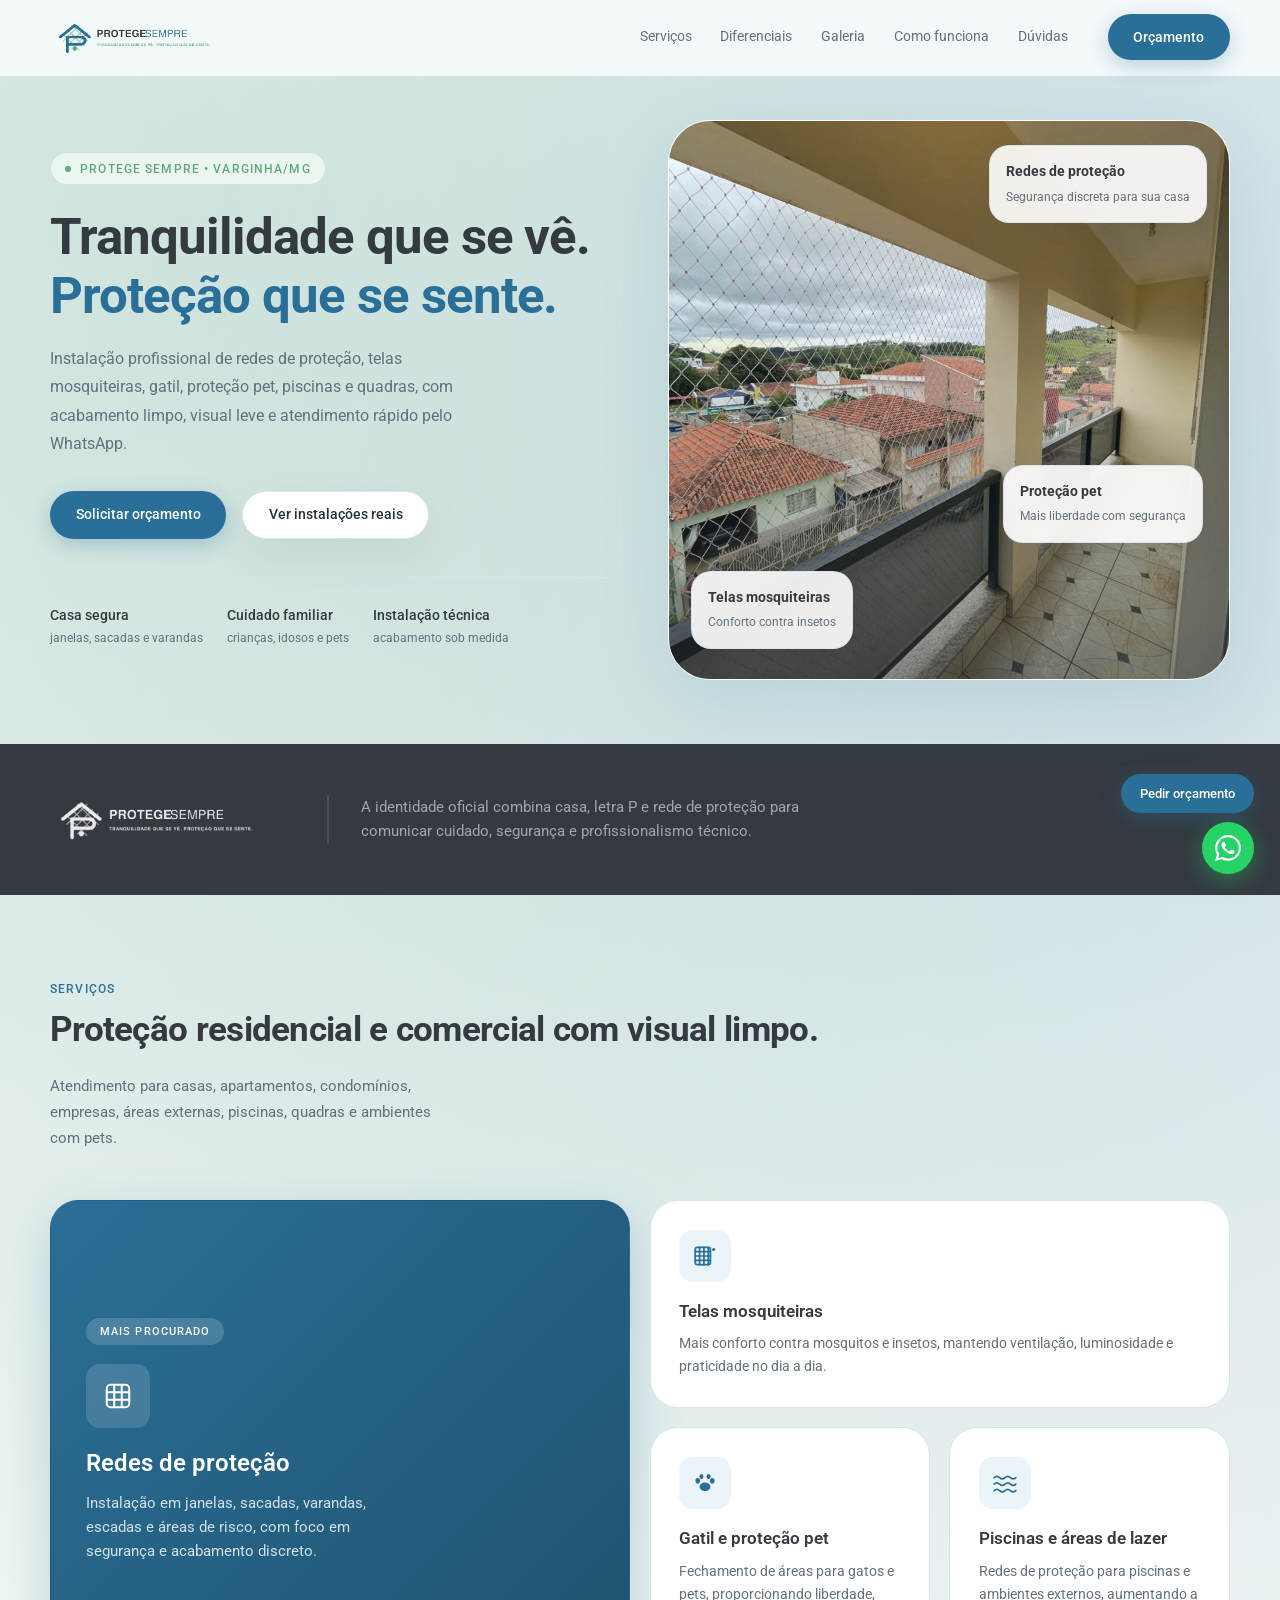
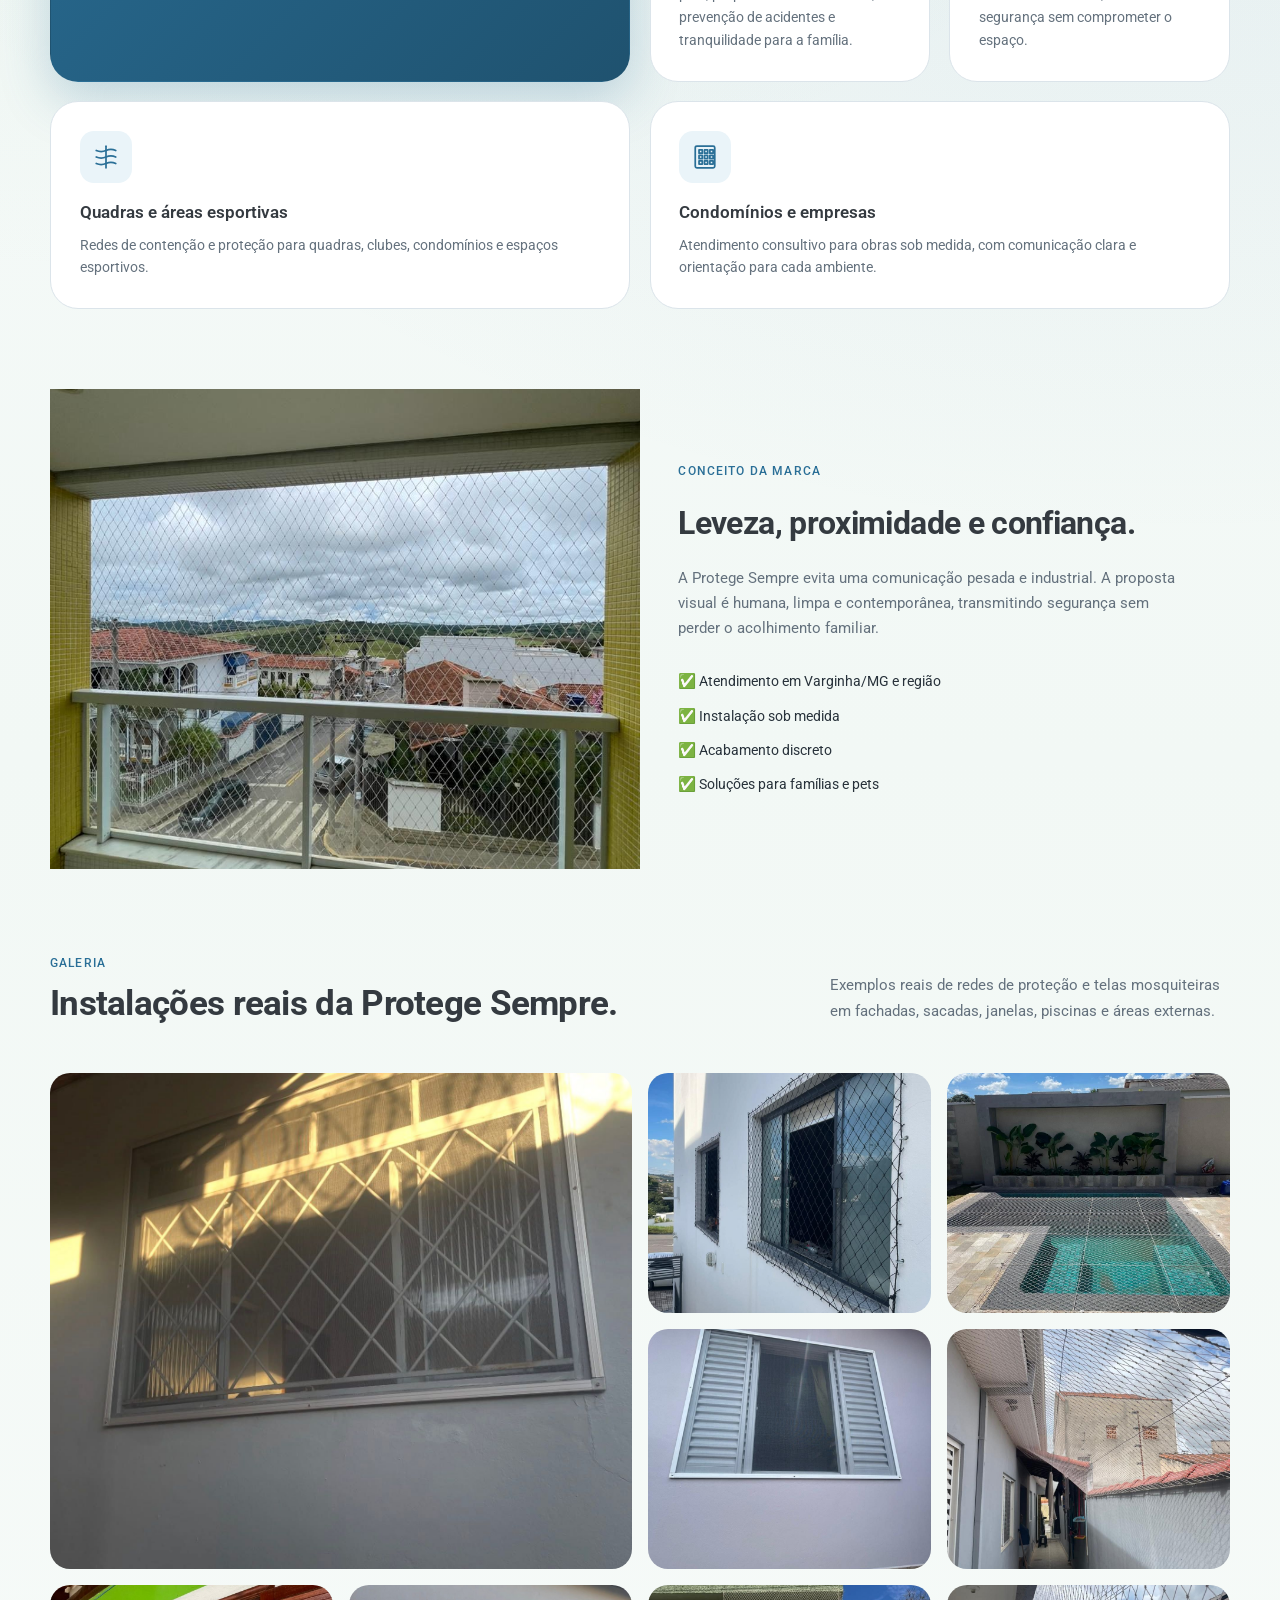
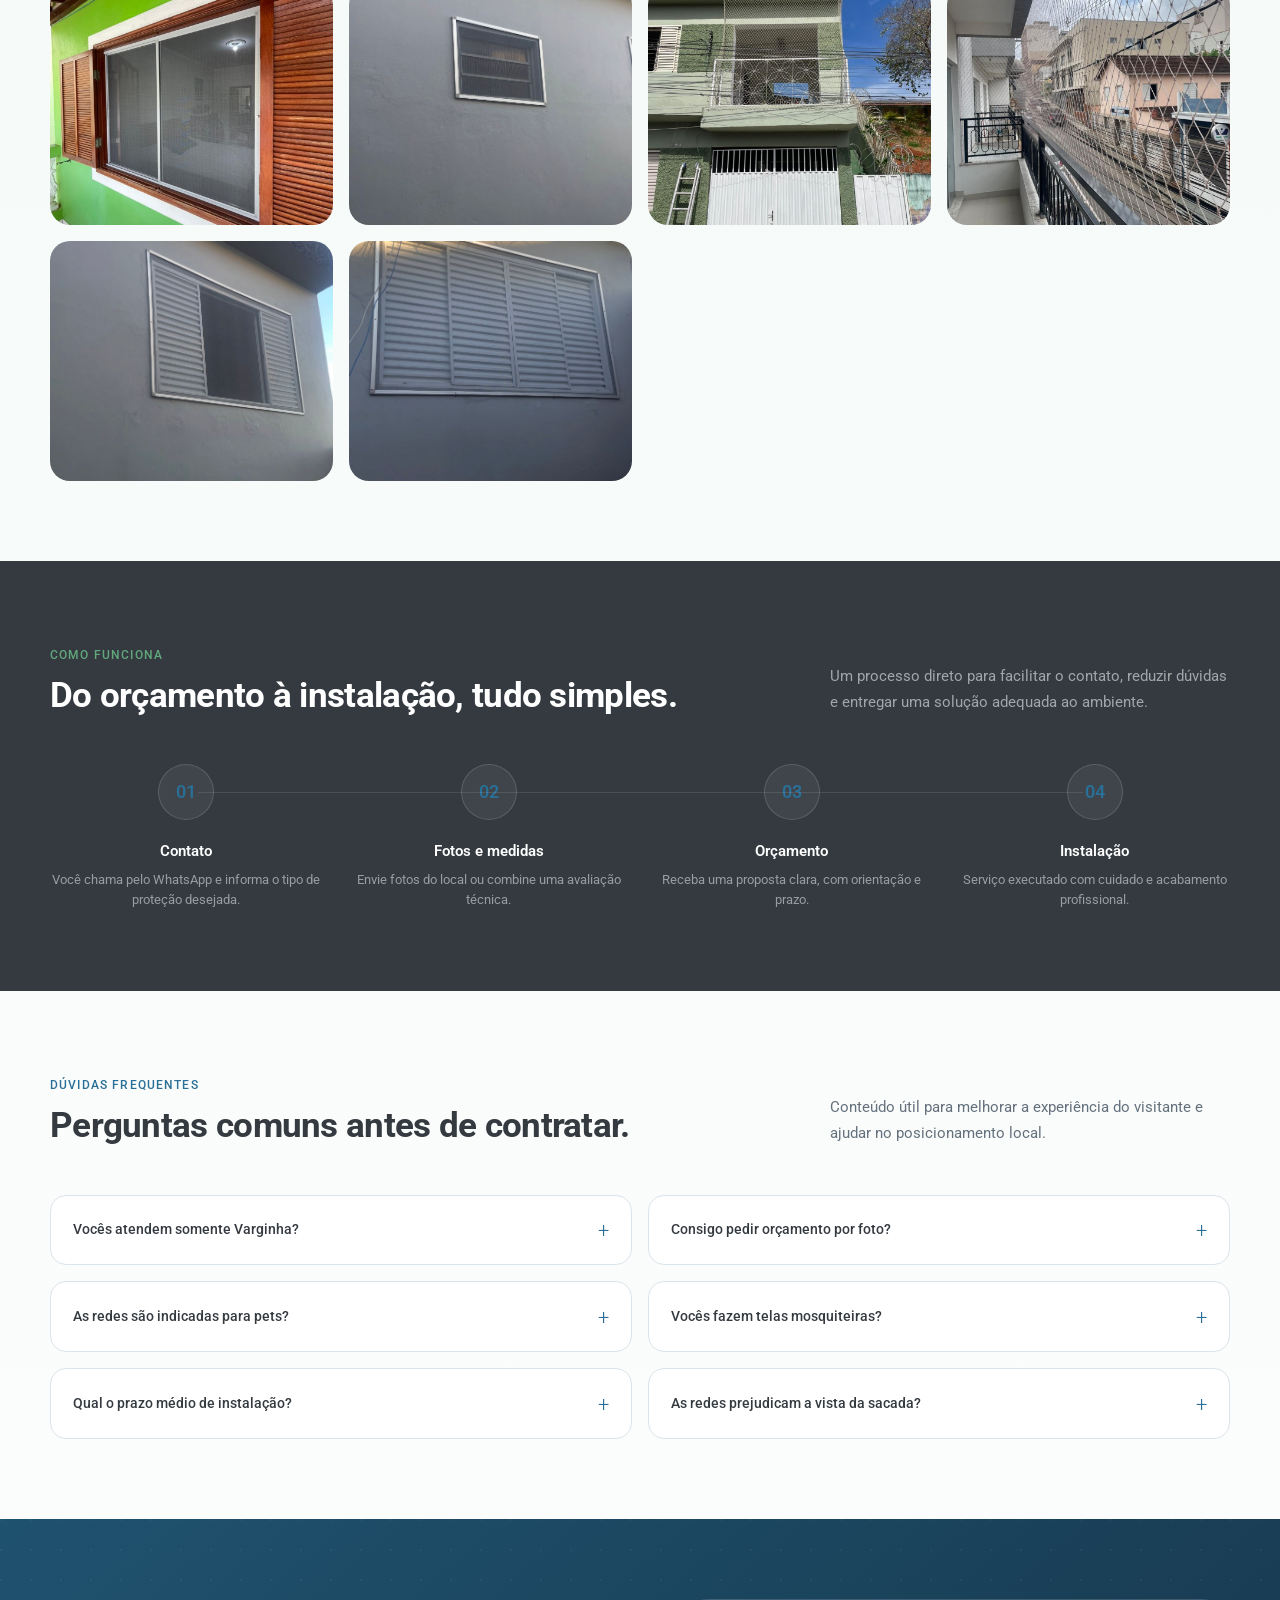
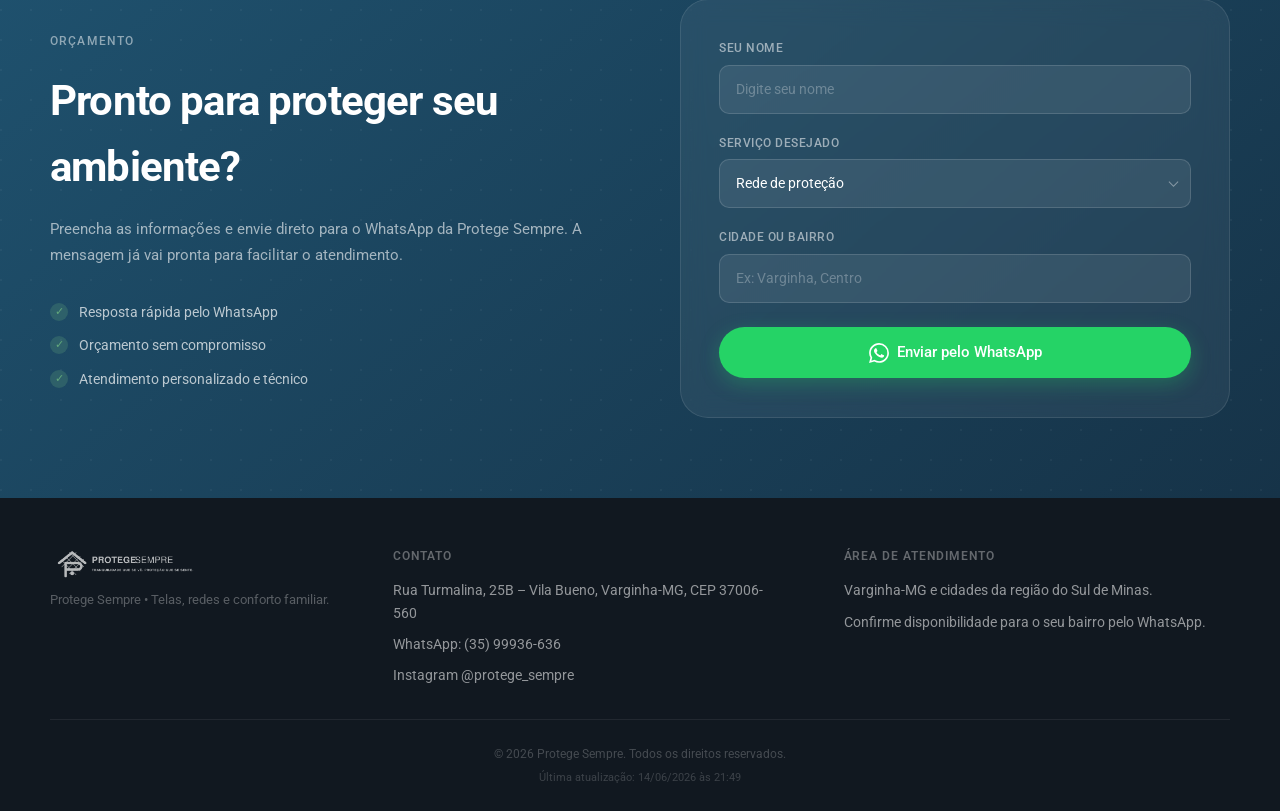
==== commit bdaa41d5: "Adiciona endereco completo, geo coordinates e NAP no rodape Inclui Rua Turmalina 25B, Vila Bueno, CE" ====
--- a/index.html
+++ b/index.html
@@ -55,9 +55,16 @@
         "logo": "https://protegesempre.com.br/assets/logo/logo-horizontal-fundo-claro.png",
         "address": {
           "@type": "PostalAddress",
+          "streetAddress": "Rua Turmalina, 25B",
           "addressLocality": "Varginha",
           "addressRegion": "MG",
+          "postalCode": "37006-560",
           "addressCountry": "BR"
+        },
+        "geo": {
+          "@type": "GeoCoordinates",
+          "latitude": -21.5622049,
+          "longitude": -45.4427977
         },
         "areaServed": ["Varginha-MG", "Sul de Minas"],
         "description": "Instalação profissional de redes de proteção, telas mosquiteiras, gatil, proteção pet, piscinas e quadras em Varginha-MG e região.",
@@ -1176,6 +1183,7 @@
     </div>
     <div class="footer-col">
       <strong>Contato</strong>
+      <p>Rua Turmalina, 25B – Vila Bueno, Varginha-MG, CEP 37006-560</p>
       <a href="https://wa.me/553599936636?text=Olá!%20Quero%20um%20orçamento%20com%20a%20Protege%20Sempre." target="_blank" rel="noopener">WhatsApp: (35) 99936-636</a>
       <a href="https://www.instagram.com/protege_sempre/" target="_blank" rel="noopener">Instagram @protege_sempre</a>
     </div>
@@ -1187,7 +1195,7 @@
   </div>
   <div class="container footer-bottom">
     © <span id="year"></span> Protege Sempre. Todos os direitos reservados.
-    <span class="footer-version">Última atualização: 14/06/2026 às 21:41</span>
+    <span class="footer-version">Última atualização: 14/06/2026 às 21:49</span>
   </div>
 </footer>
 
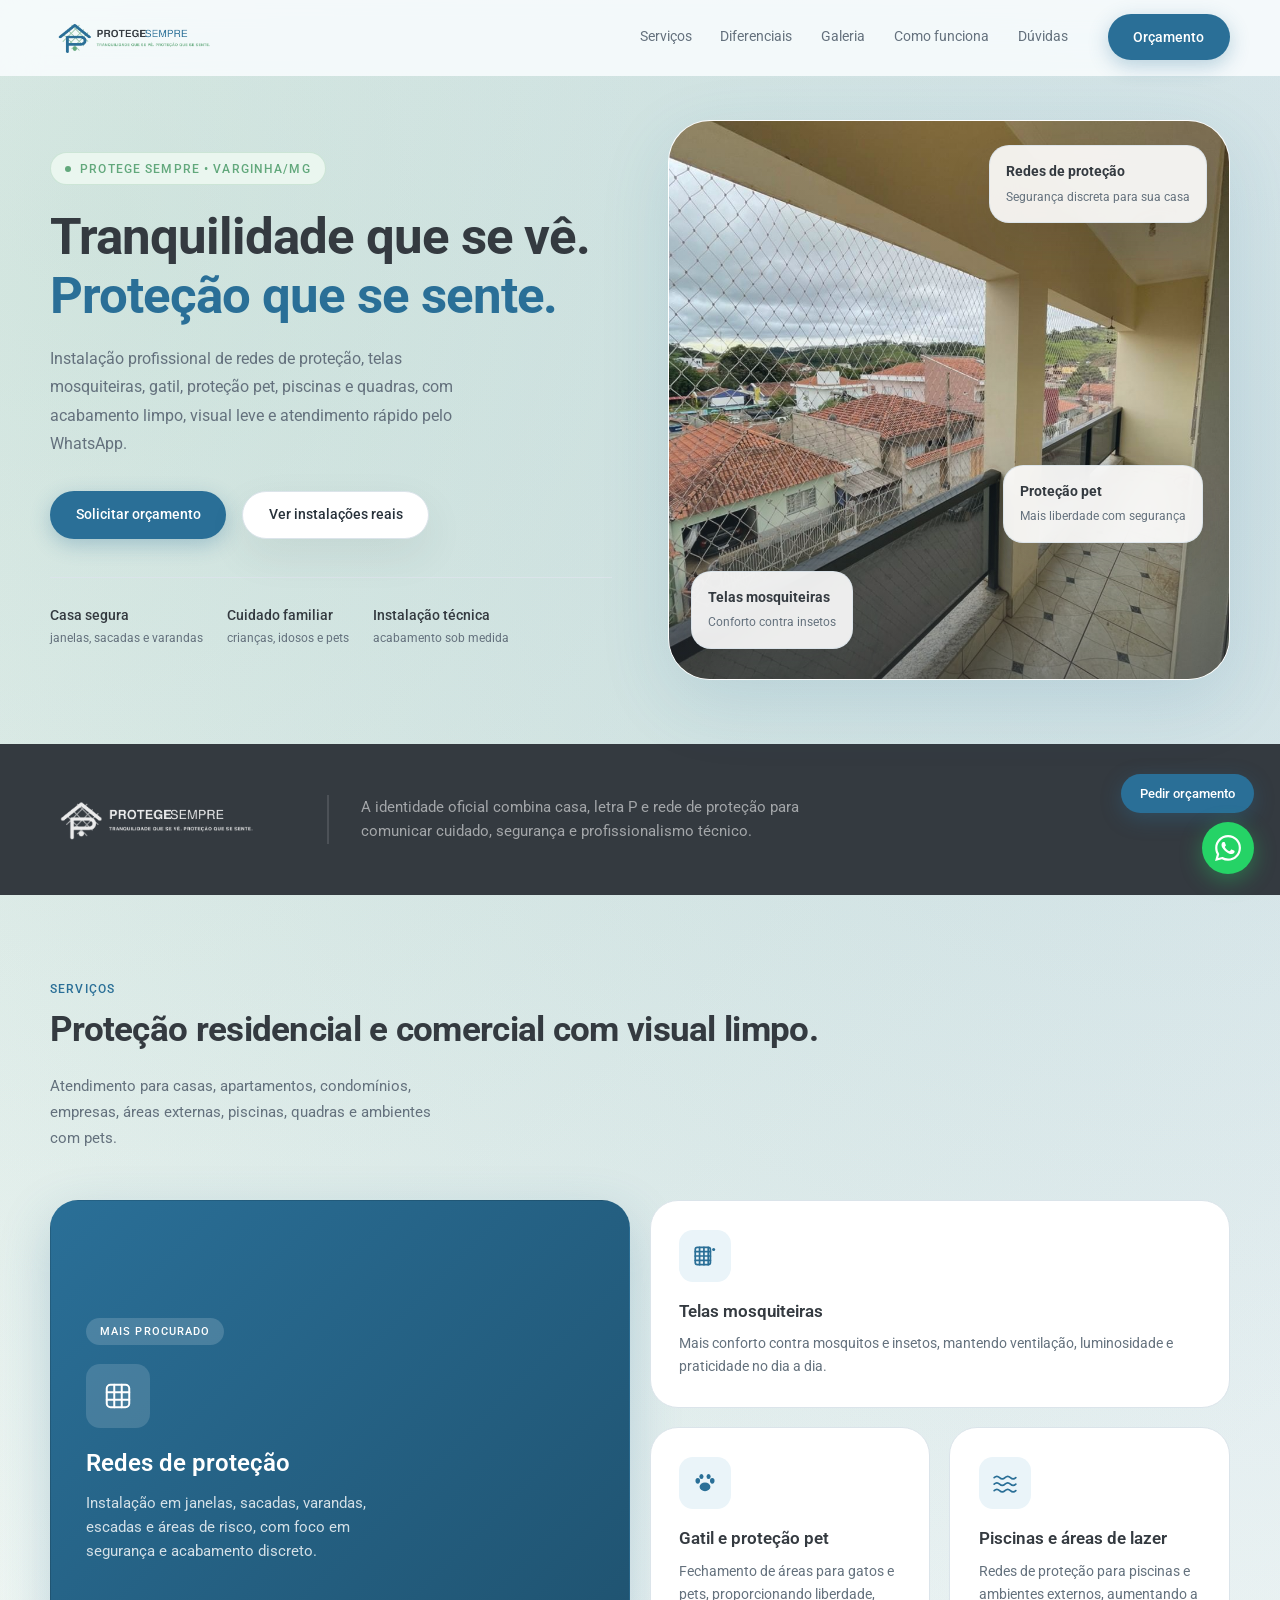
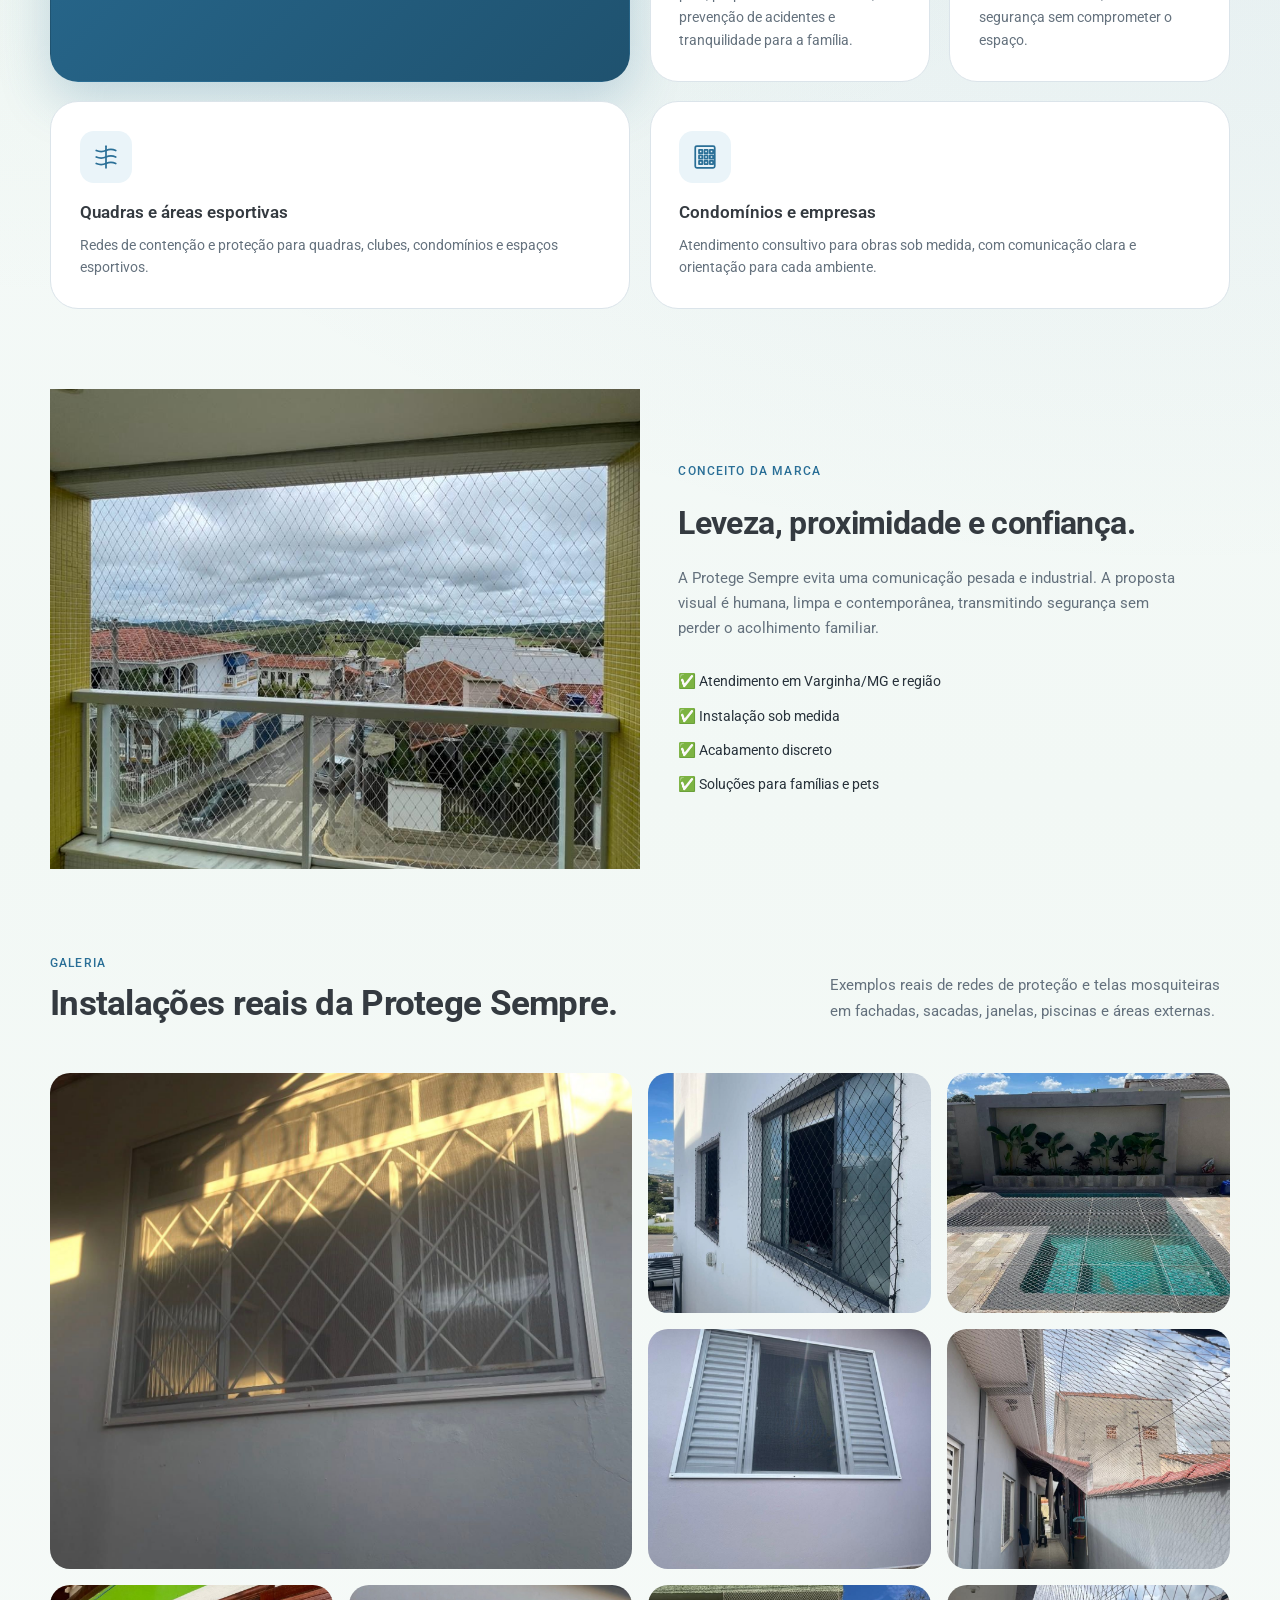
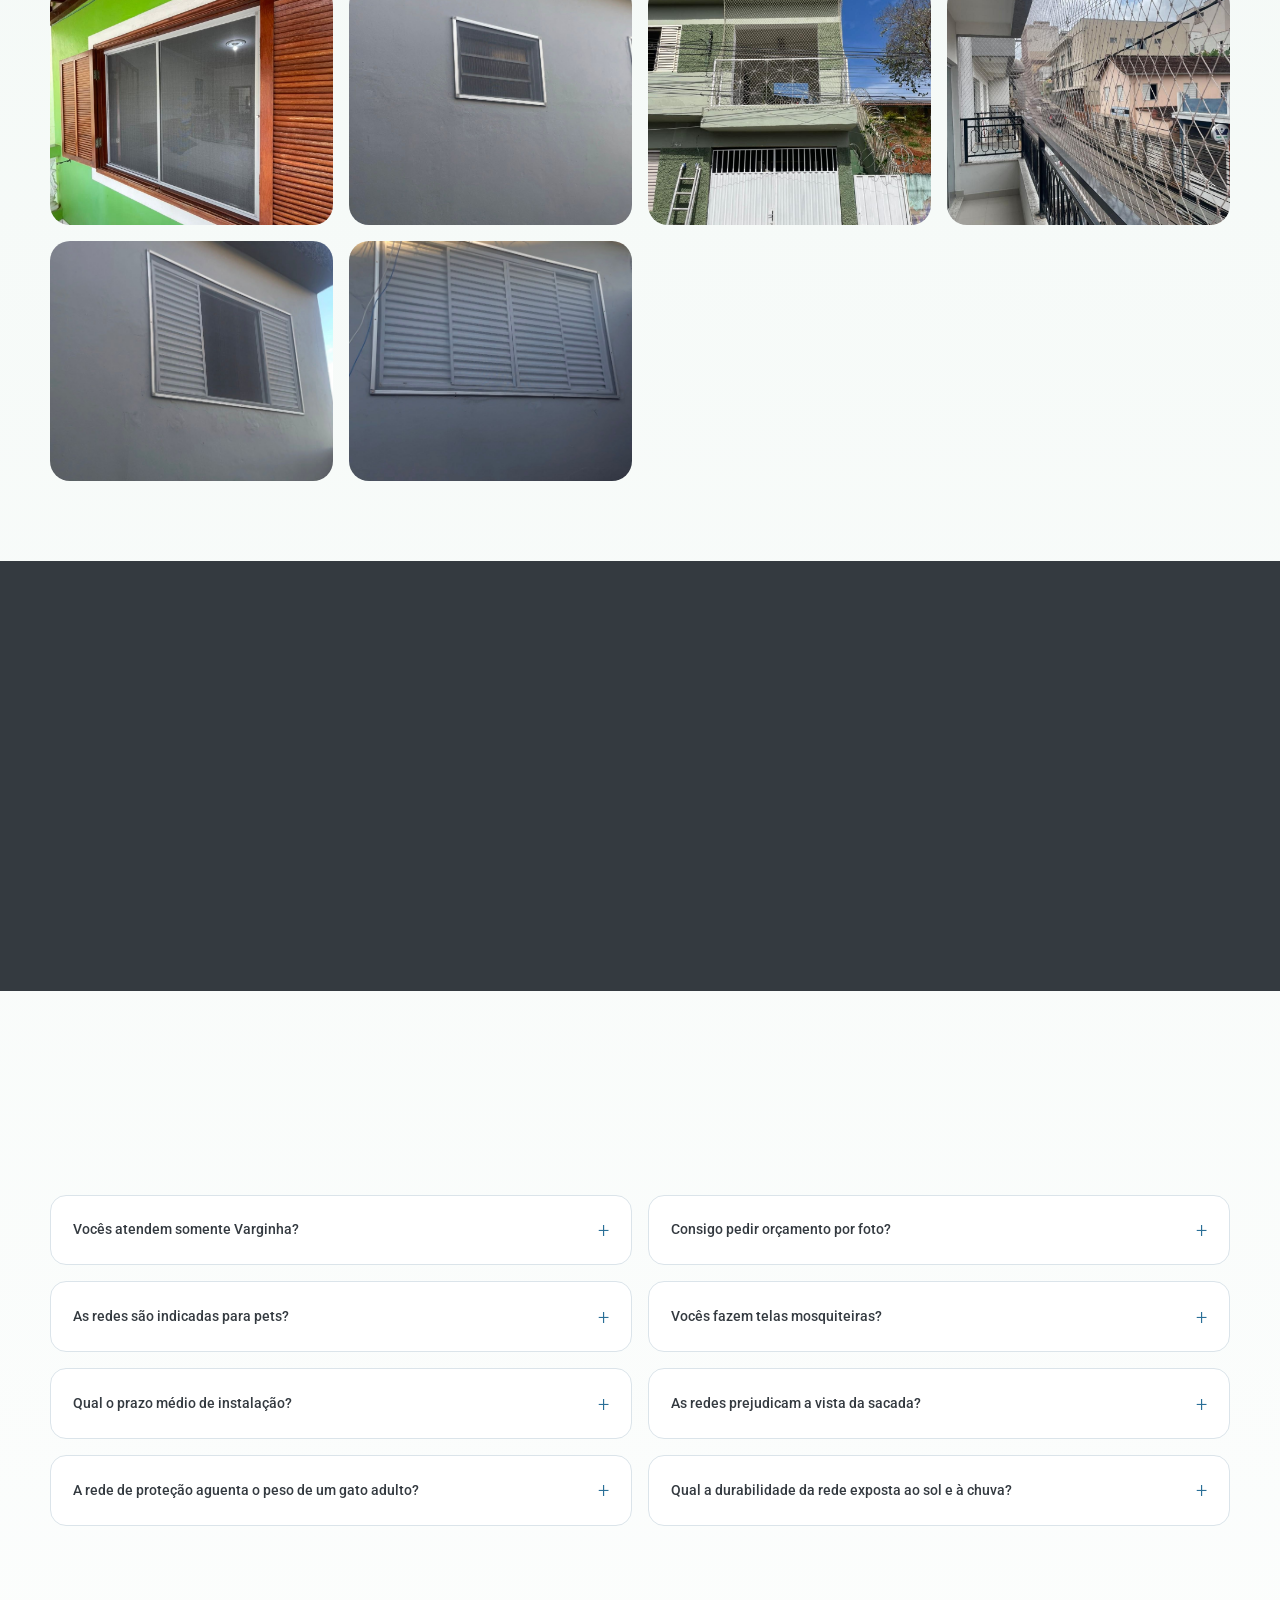
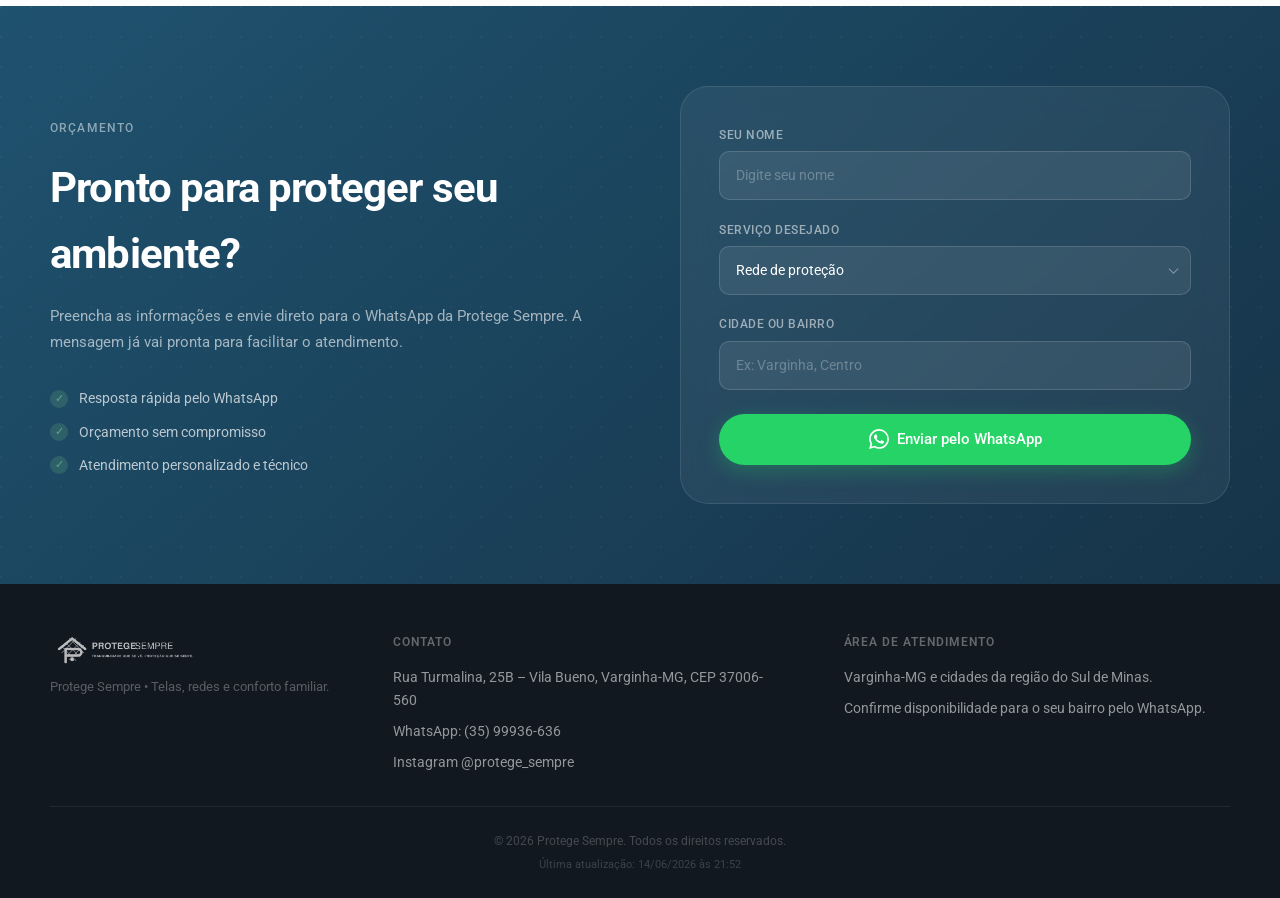
==== commit f52bd0a9: "Otimiza title/meta description e expande FAQ com conteudo E-E-A-T Title e meta description reescrito" ====
--- a/index.html
+++ b/index.html
@@ -3,8 +3,8 @@
 <head>
   <meta charset="UTF-8">
   <meta name="viewport" content="width=device-width, initial-scale=1.0">
-  <title>Protege Sempre | Redes de Proteção em Varginha-MG</title>
-  <meta name="description" content="Protege Sempre em Varginha-MG: instalação profissional de redes de proteção, telas mosquiteiras, gatil, proteção pet, piscinas e quadras. Tranquilidade que se vê. Proteção que se sente.">
+  <title>Protege Sempre | Redes de Proteção e Telas em Varginha-MG</title>
+  <meta name="description" content="Redes de proteção, telas mosquiteiras e gatil em Varginha-MG. Segurança discreta para sua família e pets. Peça seu orçamento agora pelo WhatsApp!">
   <meta name="keywords" content="redes de proteção Varginha, tela mosquiteira Varginha, gatil Varginha, proteção pet, rede para sacada, rede para janela, rede para piscina, rede para quadra, Protege Sempre">
   <meta name="robots" content="index, follow, max-image-preview:large">
   <meta name="author" content="Protege Sempre">
@@ -19,7 +19,7 @@
   <meta property="og:locale" content="pt_BR">
 
   <meta name="twitter:card" content="summary_large_image">
-  <meta name="twitter:title" content="Protege Sempre | Redes de Proteção em Varginha-MG">
+  <meta name="twitter:title" content="Protege Sempre | Redes de Proteção e Telas em Varginha-MG">
   <meta name="twitter:description" content="Instalação profissional de redes de proteção, telas mosquiteiras, gatil, piscinas e quadras.">
   <meta name="twitter:image" content="https://protegesempre.com.br/img/galeria/hero-rede-protecao.jpg">
 
@@ -158,6 +158,22 @@
           "@type": "Answer",
           "text": "Não. As redes são instaladas com acabamento discreto e são praticamente invisíveis a distância, preservando a estética do ambiente."
         }
+      },
+      {
+        "@type": "Question",
+        "name": "A rede de proteção aguenta o peso de um gato adulto?",
+        "acceptedAnswer": {
+          "@type": "Answer",
+          "text": "Sim. A malha utilizada é resistente e, quando bem ancorada nos pontos de fixação, suporta o peso de gatos adultos e até de cães pequenos apoiando-se na rede."
+        }
+      },
+      {
+        "@type": "Question",
+        "name": "Qual a durabilidade da rede exposta ao sol e à chuva?",
+        "acceptedAnswer": {
+          "@type": "Answer",
+          "text": "O material é desenvolvido para uso externo, com proteção contra raios UV. Com instalação correta e manutenção básica, a durabilidade costuma variar entre 5 e 10 anos, dependendo da exposição solar e do clima da região."
+        }
       }
     ]
   }
@@ -1117,6 +1133,14 @@
       <details>
         <summary>As redes prejudicam a vista da sacada?</summary>
         <p>Não. As redes são instaladas com acabamento discreto e são praticamente invisíveis a distância, preservando a estética do ambiente.</p>
+      </details>
+      <details>
+        <summary>A rede de proteção aguenta o peso de um gato adulto?</summary>
+        <p>Sim. A malha utilizada é resistente e, quando bem ancorada nos pontos de fixação, suporta o peso de gatos adultos e até de cães pequenos apoiando-se na rede.</p>
+      </details>
+      <details>
+        <summary>Qual a durabilidade da rede exposta ao sol e à chuva?</summary>
+        <p>O material é desenvolvido para uso externo, com proteção contra raios UV. Com instalação correta e manutenção básica, a durabilidade costuma variar entre 5 e 10 anos, dependendo da exposição solar e do clima da região.</p>
       </details>
     </div>
   </div>
@@ -1195,7 +1219,7 @@
   </div>
   <div class="container footer-bottom">
     © <span id="year"></span> Protege Sempre. Todos os direitos reservados.
-    <span class="footer-version">Última atualização: 14/06/2026 às 21:49</span>
+    <span class="footer-version">Última atualização: 14/06/2026 às 21:52</span>
   </div>
 </footer>
 
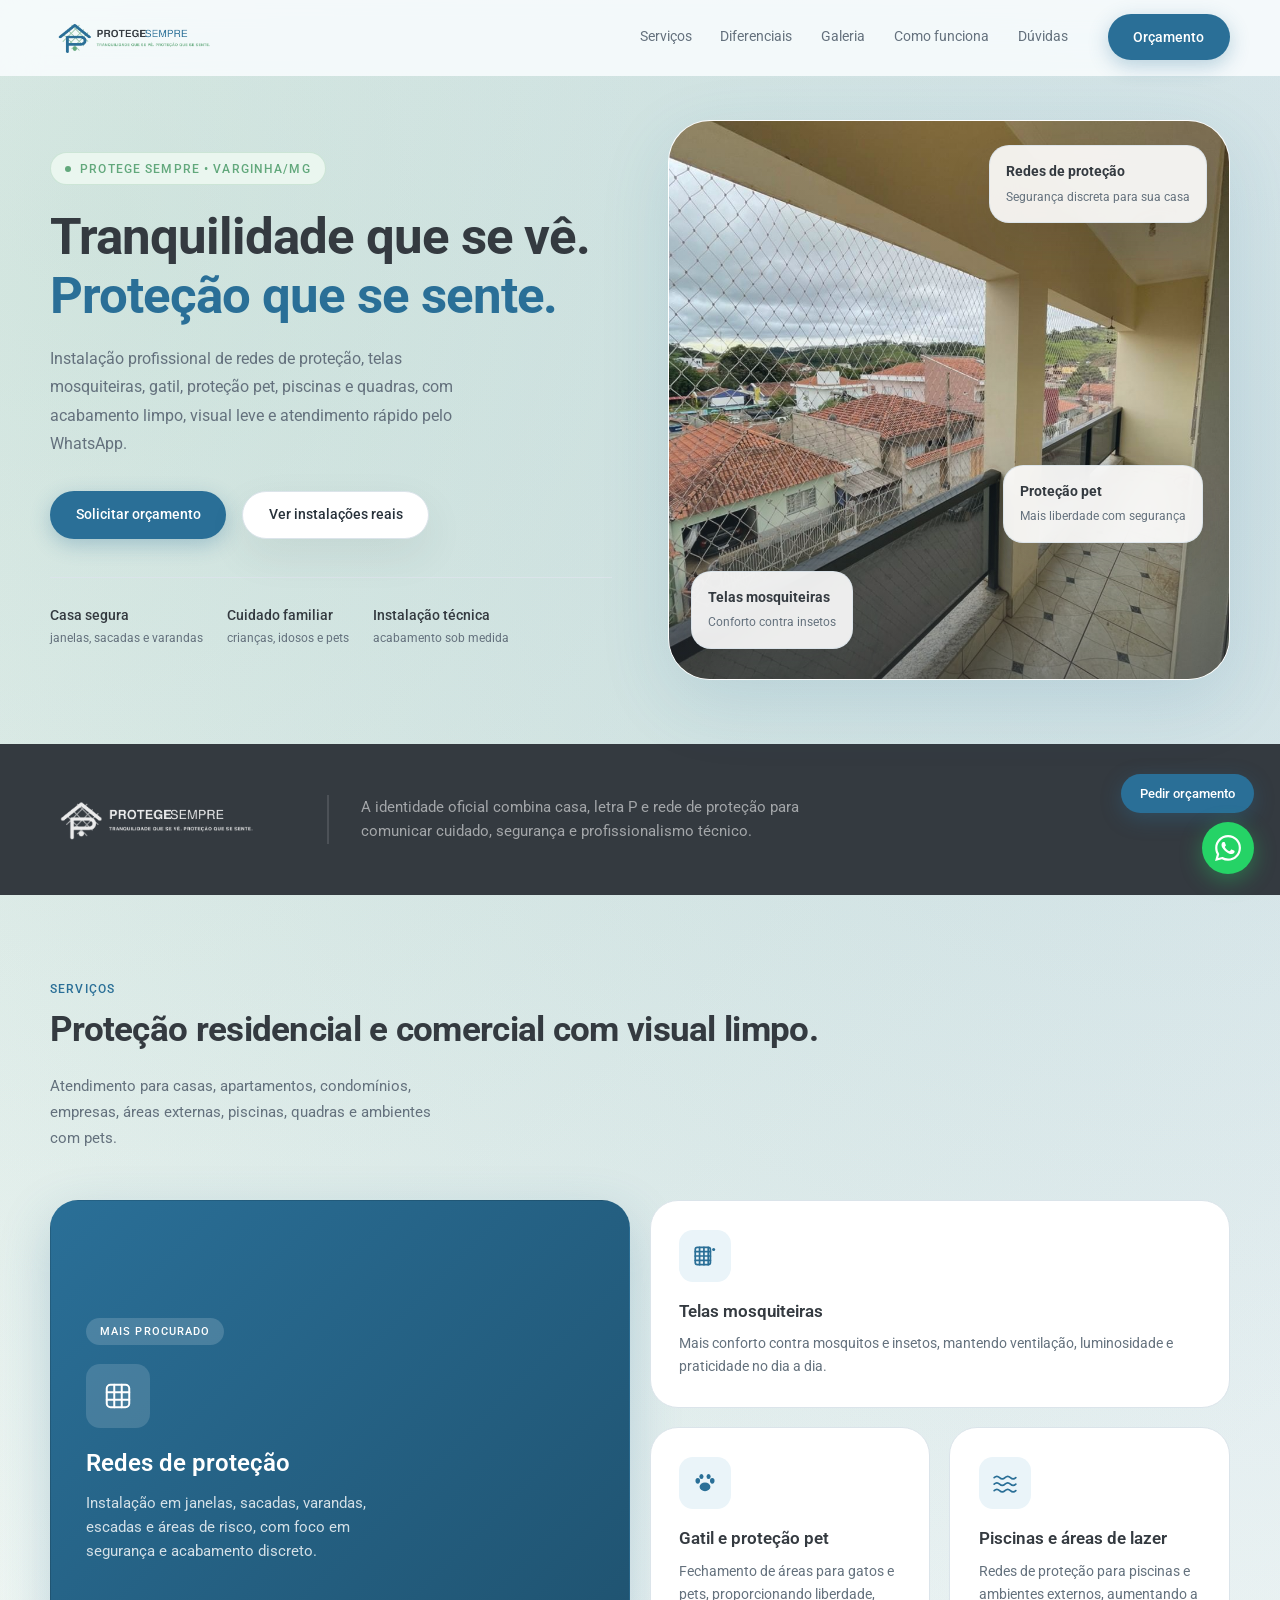
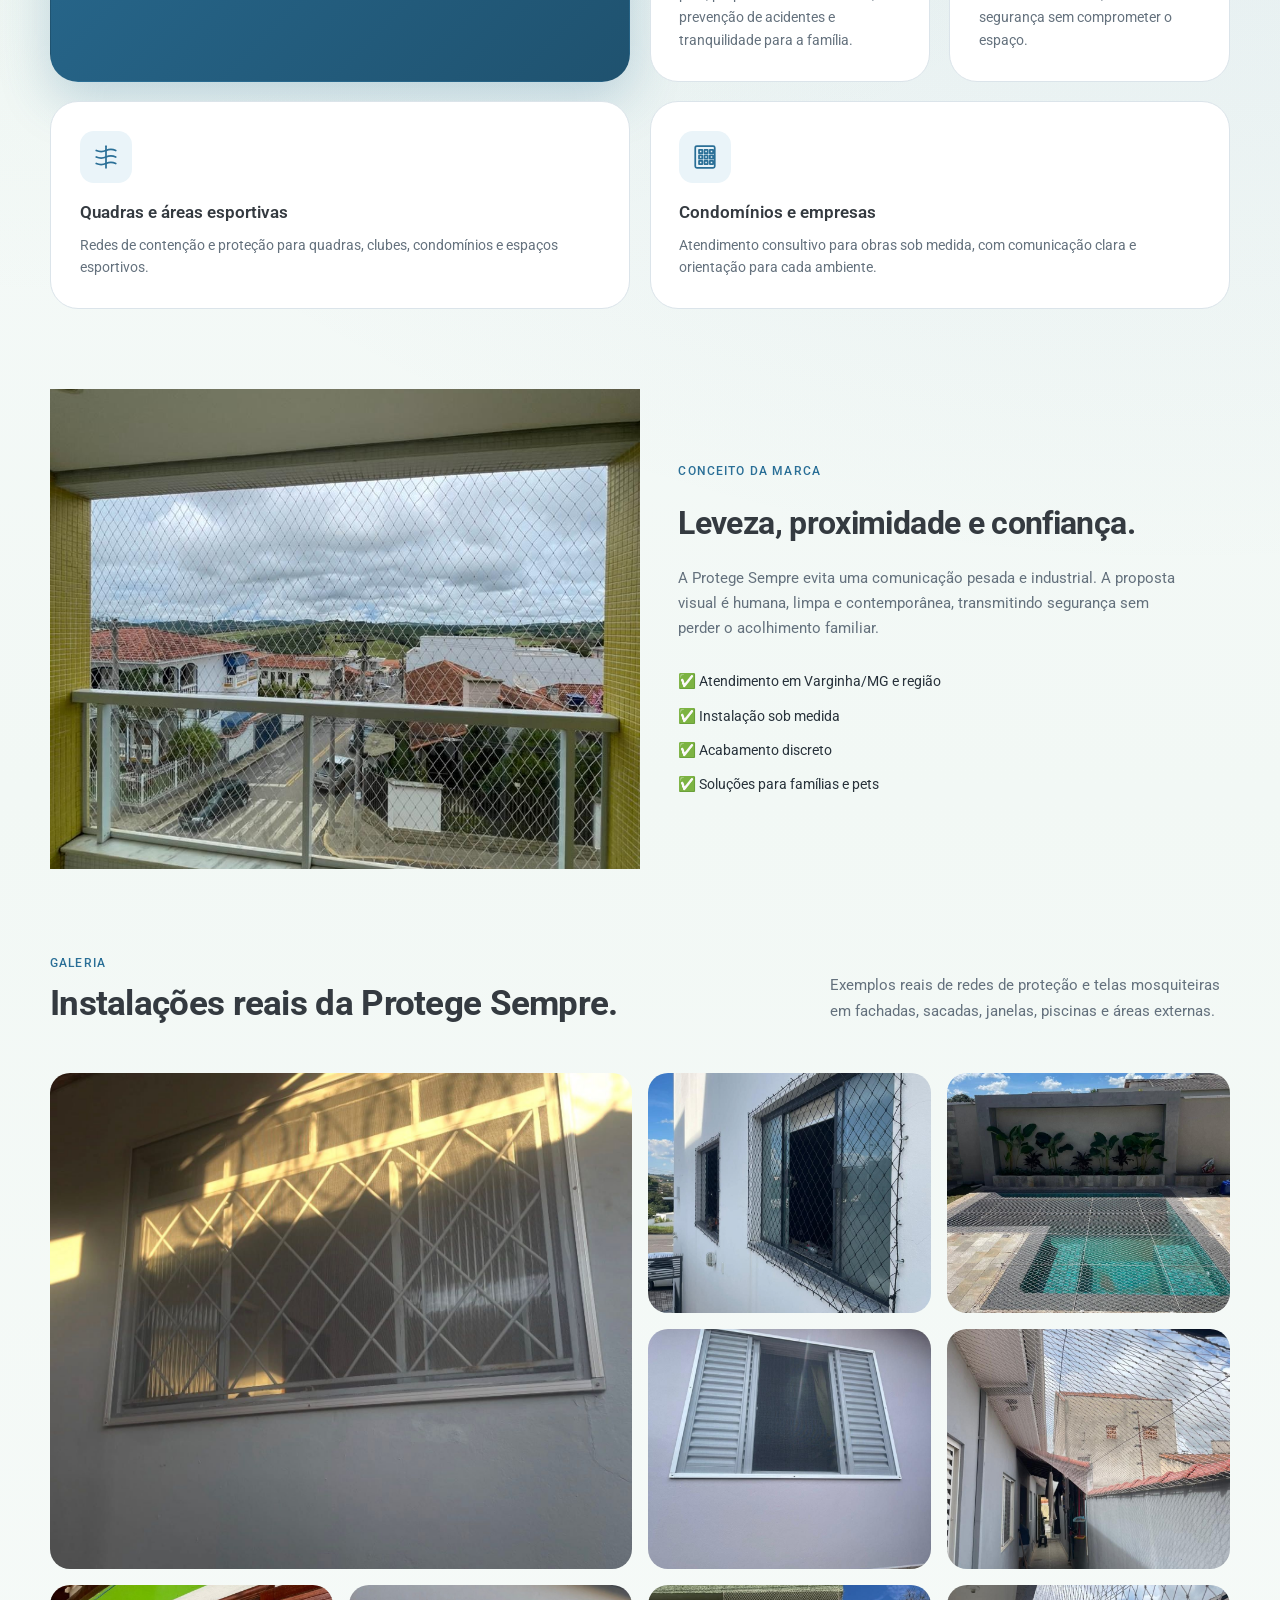
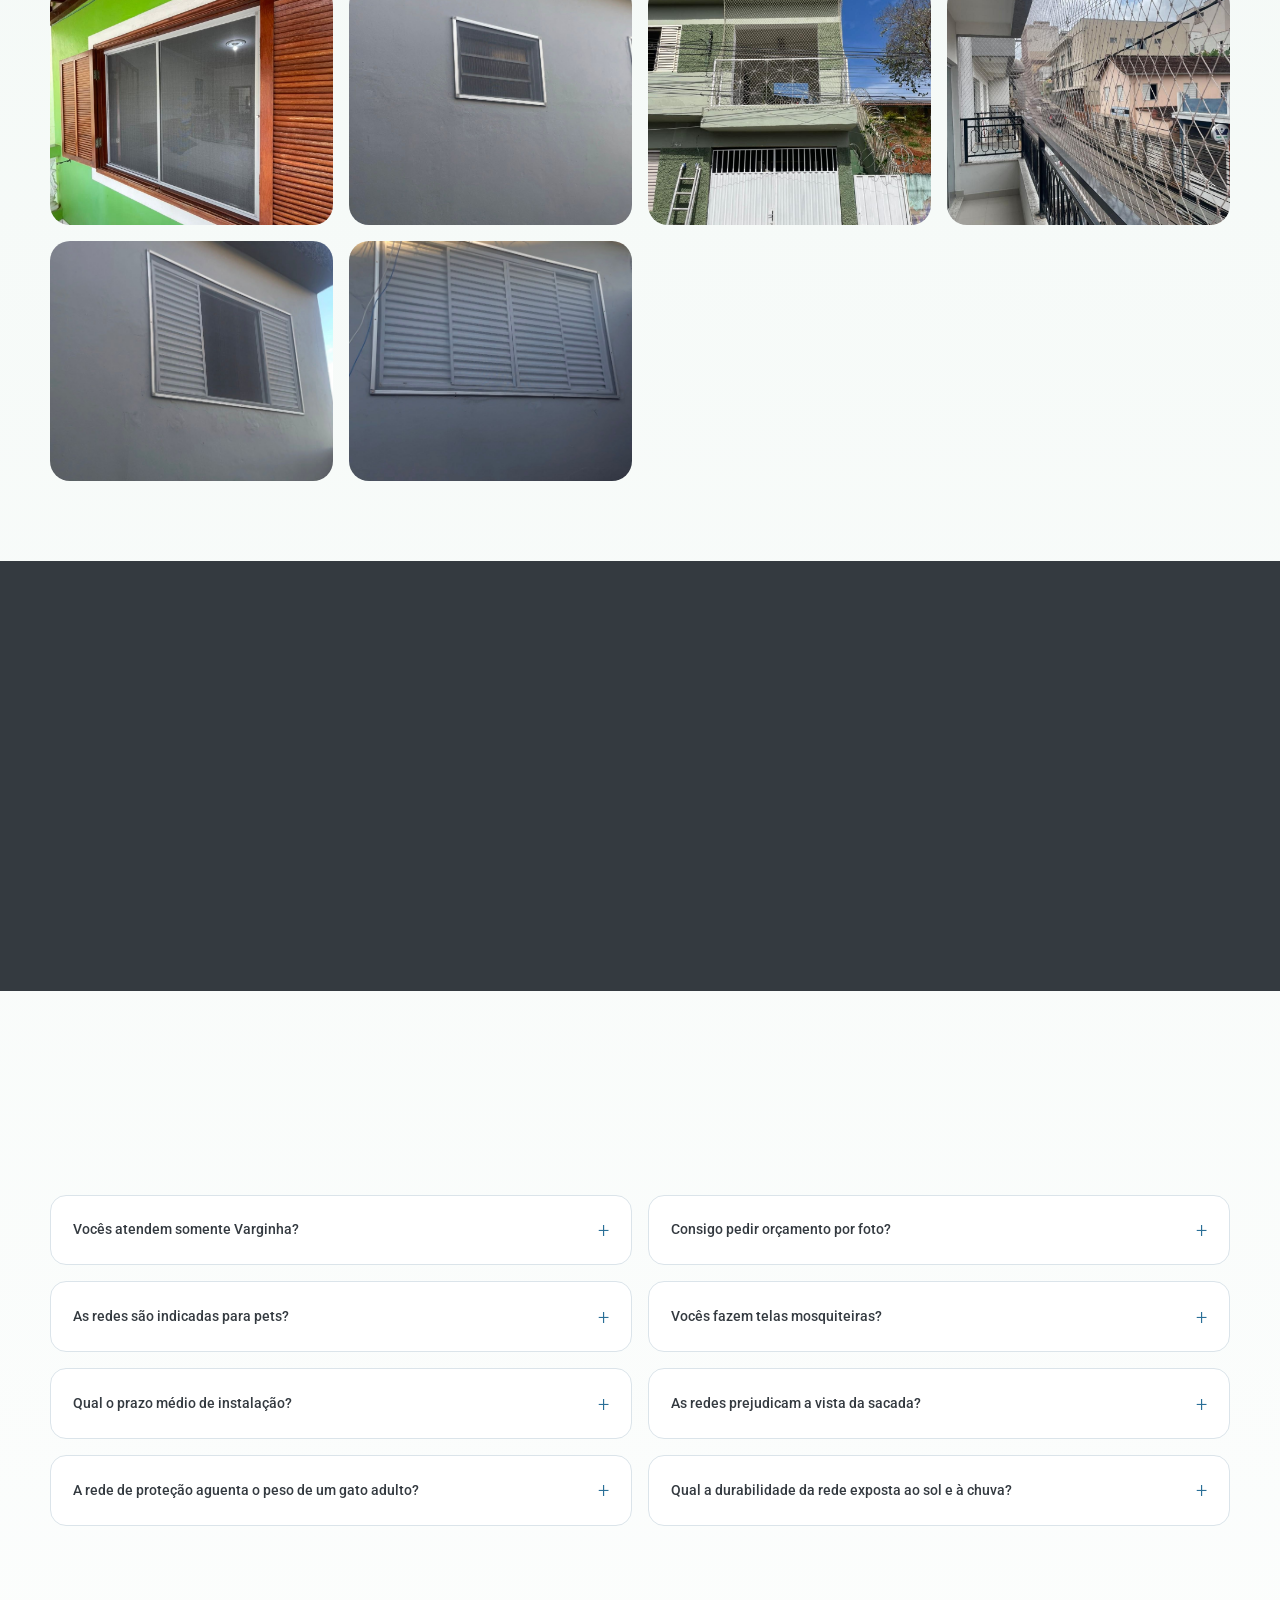
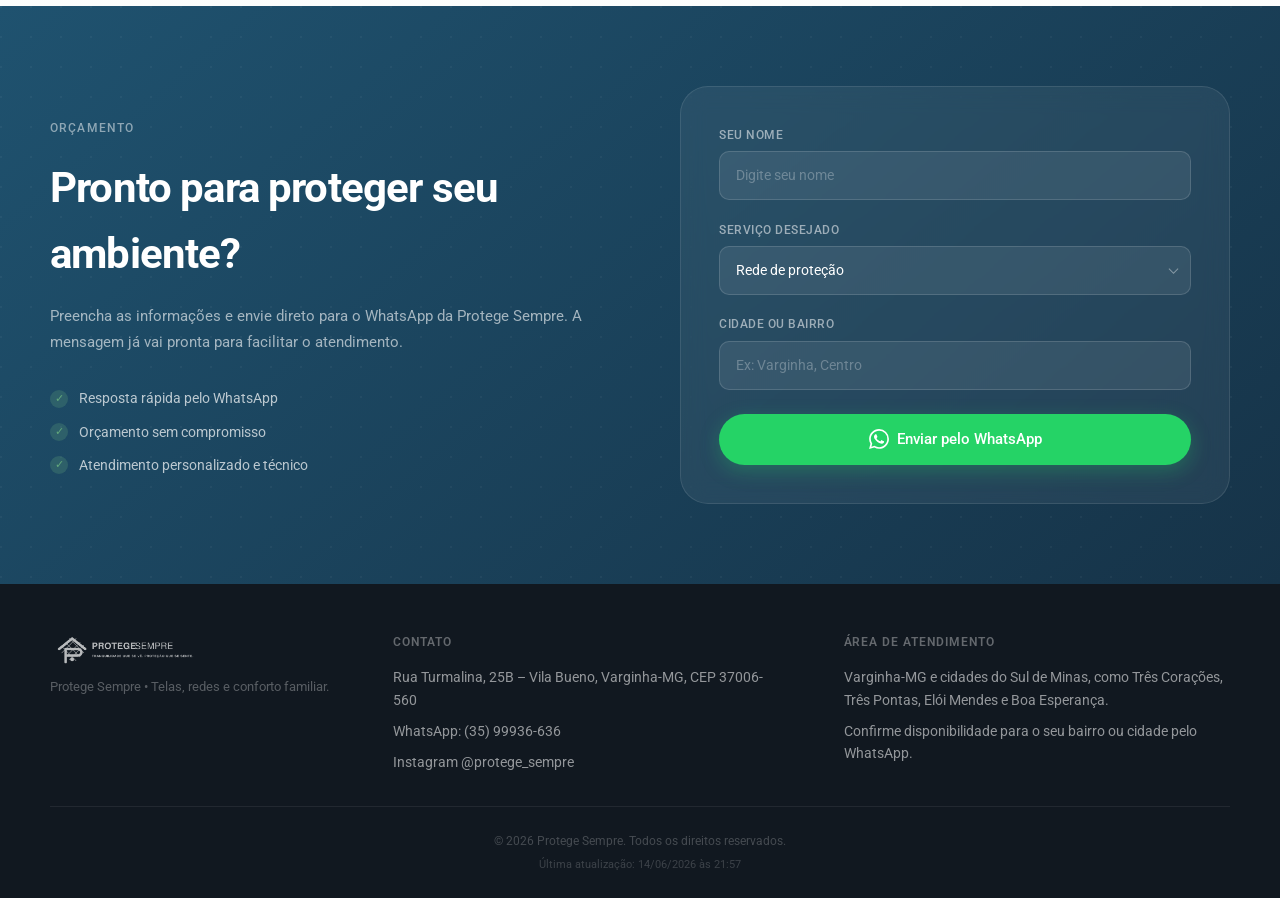
==== commit 2fd95215: "Adiciona mapa de cobertura regional (Sul de Minas) no rodape e schema Lista cidades vizinhas (Tres C" ====
--- a/index.html
+++ b/index.html
@@ -66,7 +66,7 @@
           "latitude": -21.5622049,
           "longitude": -45.4427977
         },
-        "areaServed": ["Varginha-MG", "Sul de Minas"],
+        "areaServed": ["Varginha-MG", "Três Corações-MG", "Três Pontas-MG", "Elói Mendes-MG", "Boa Esperança-MG", "Sul de Minas"],
         "description": "Instalação profissional de redes de proteção, telas mosquiteiras, gatil, proteção pet, piscinas e quadras em Varginha-MG e região.",
         "contactPoint": {
           "@type": "ContactPoint",
@@ -1213,13 +1213,13 @@
     </div>
     <div class="footer-col">
       <strong>Área de atendimento</strong>
-      <p>Varginha-MG e cidades da região do Sul de Minas.</p>
-      <p>Confirme disponibilidade para o seu bairro pelo WhatsApp.</p>
+      <p>Varginha-MG e cidades do Sul de Minas, como Três Corações, Três Pontas, Elói Mendes e Boa Esperança.</p>
+      <p>Confirme disponibilidade para o seu bairro ou cidade pelo WhatsApp.</p>
     </div>
   </div>
   <div class="container footer-bottom">
     © <span id="year"></span> Protege Sempre. Todos os direitos reservados.
-    <span class="footer-version">Última atualização: 14/06/2026 às 21:52</span>
+    <span class="footer-version">Última atualização: 14/06/2026 às 21:57</span>
   </div>
 </footer>
 
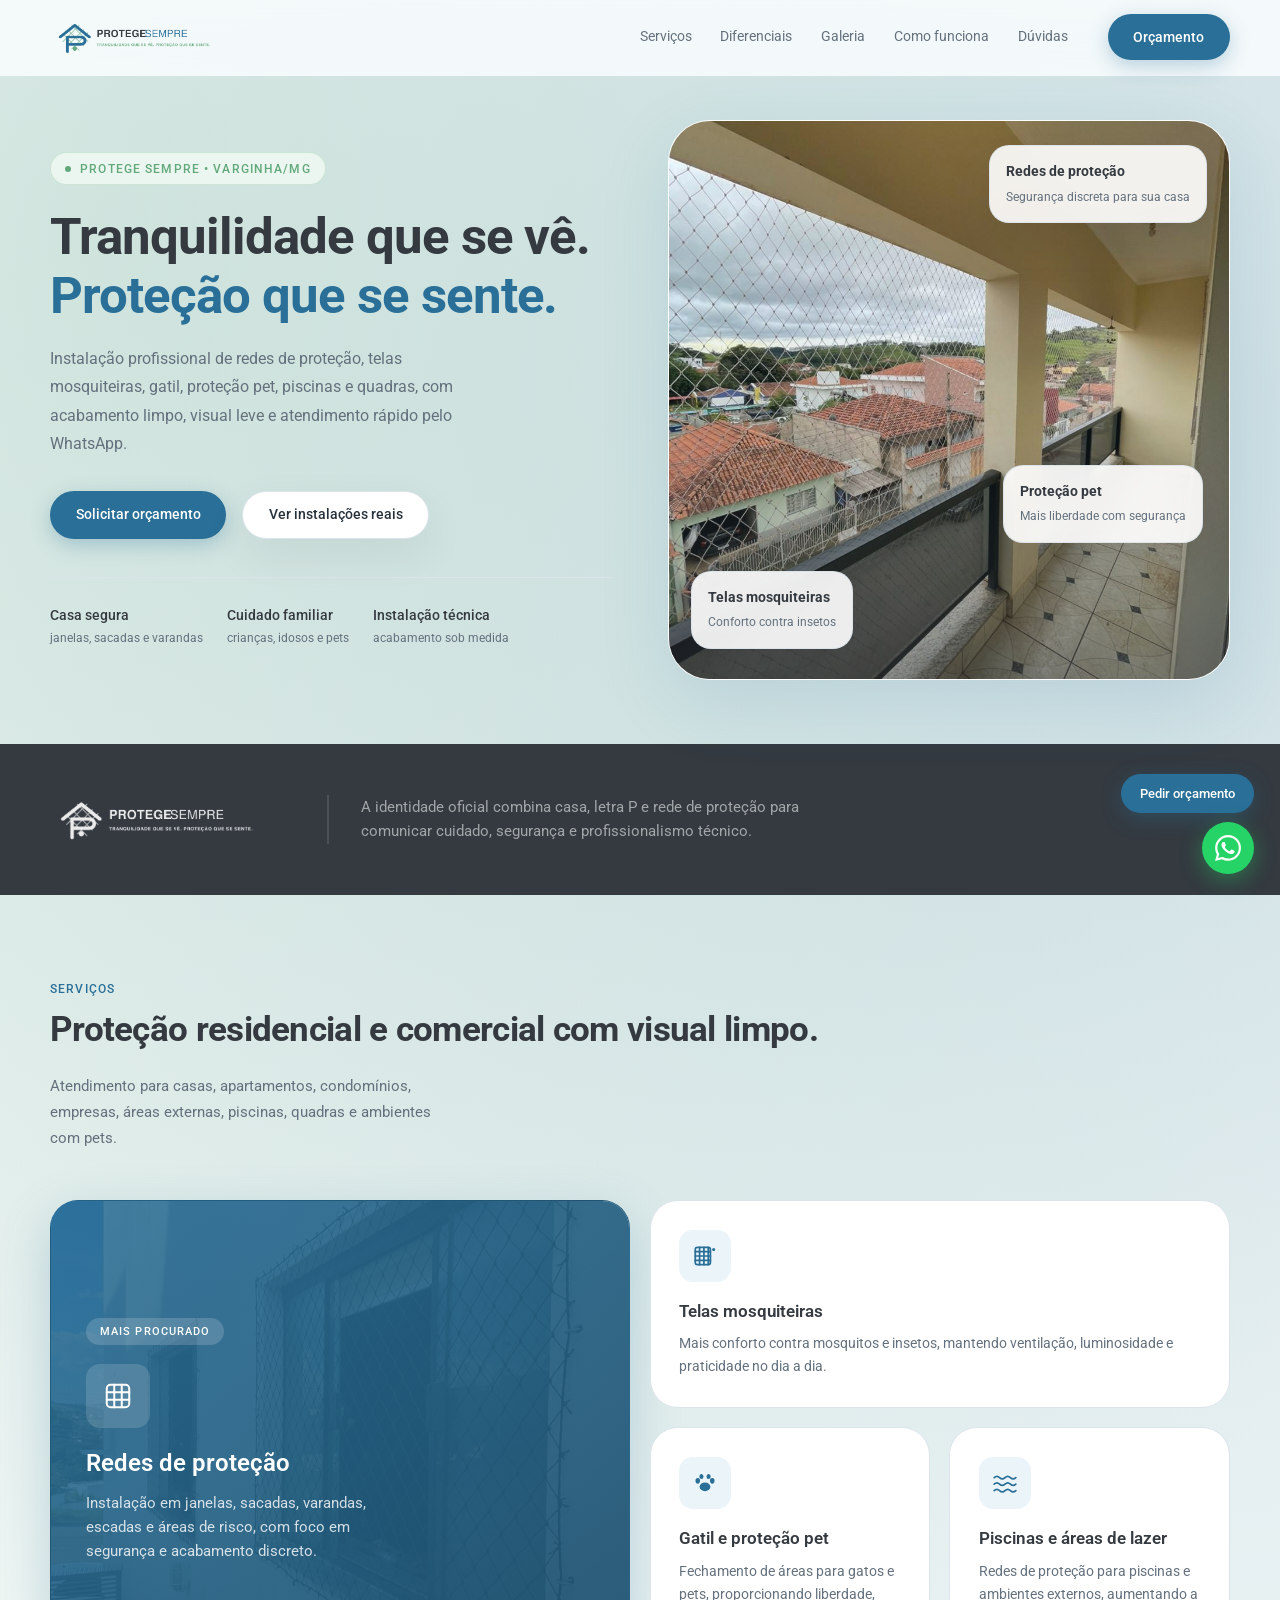
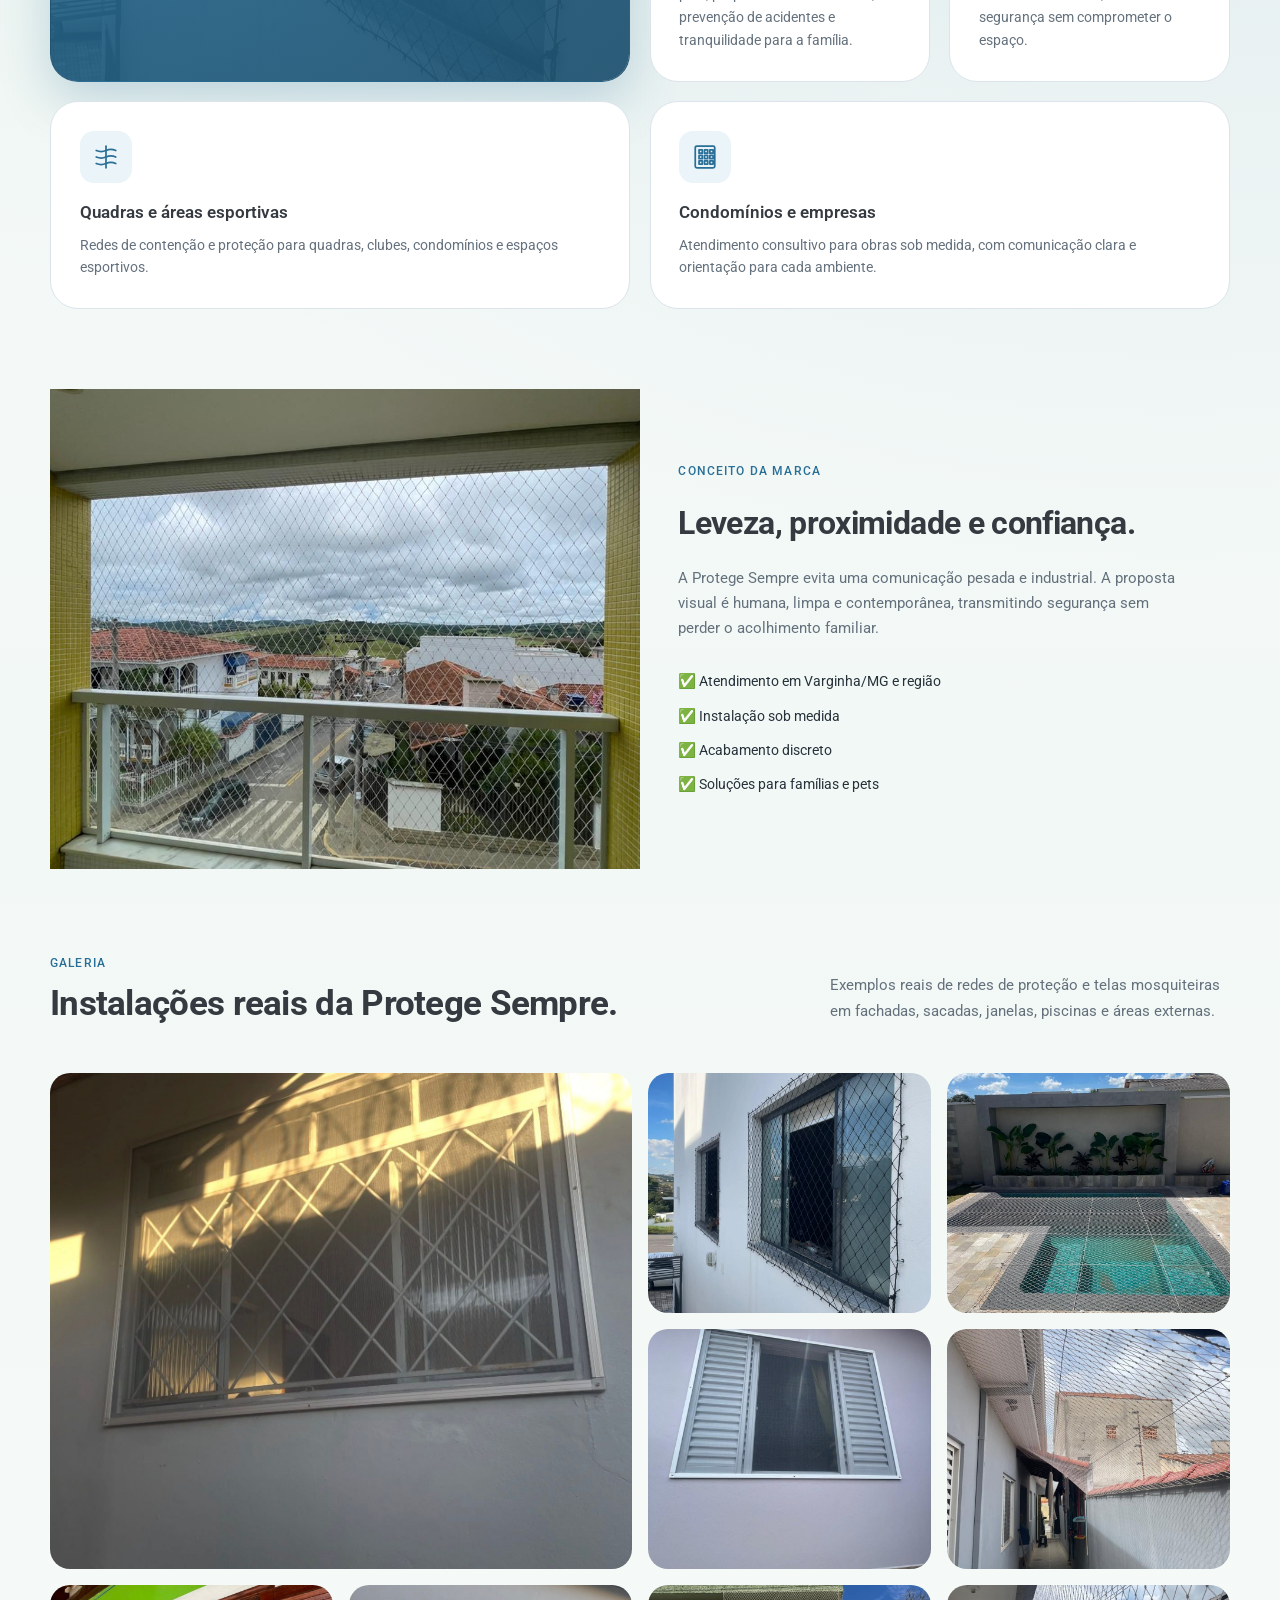
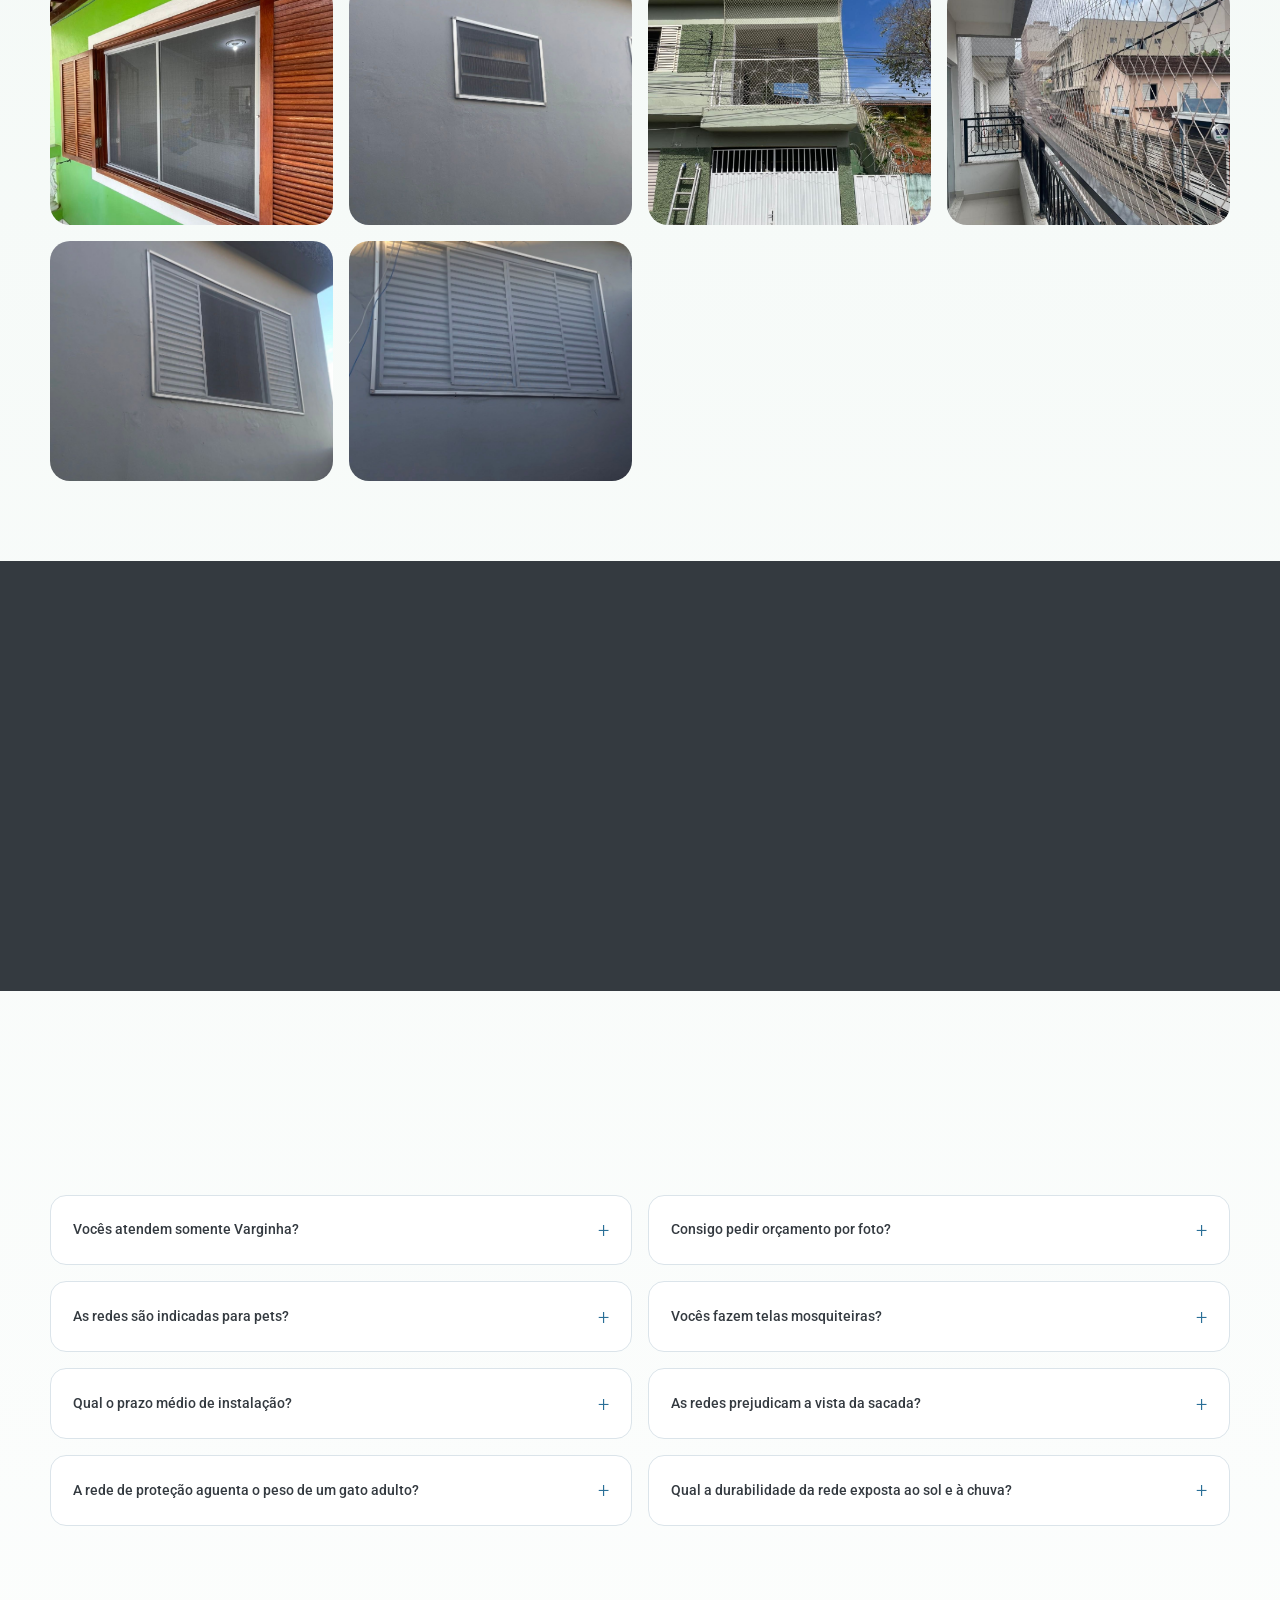
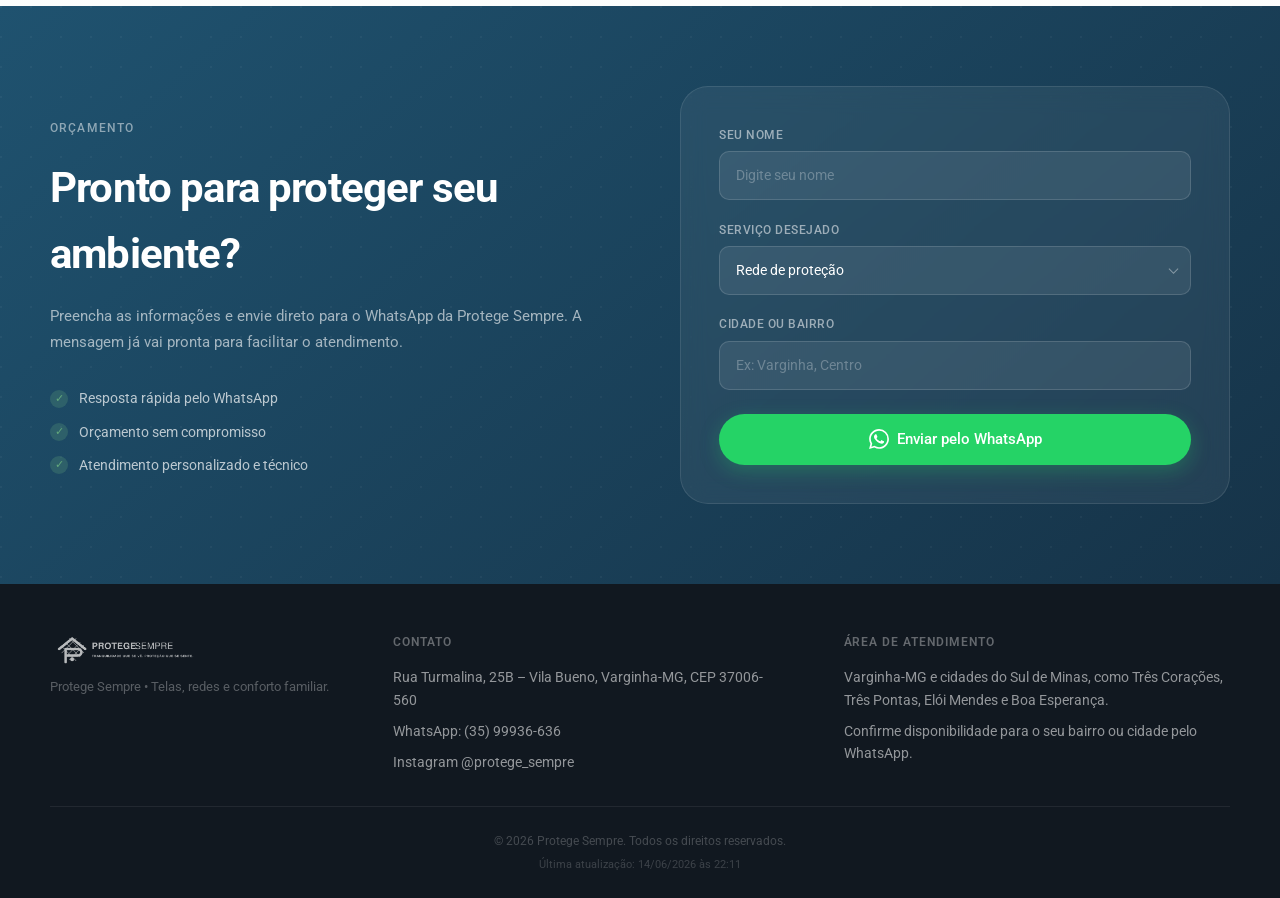
==== commit 0f1256a0: "Adiciona foto real de fundo no card destaque "Redes de protecao" O card 2x2 mais visivel do bento gr" ====
--- a/index.html
+++ b/index.html
@@ -449,6 +449,21 @@
       box-shadow: 0 18px 50px rgba(42,111,151,.25);
       display: flex; flex-direction: column; justify-content: center;
     }
+    .service-card-bg {
+      position: absolute; inset: 0; width: 100%; height: 100%;
+      object-fit: cover; z-index: 0;
+    }
+    .service-card.featured::after {
+      content: ''; position: absolute; inset: 0;
+      background: linear-gradient(135deg, rgba(42,111,151,.88) 0%, rgba(31,82,111,.93) 100%);
+      z-index: 1;
+    }
+    .service-card.featured .service-badge,
+    .service-card.featured .service-icon,
+    .service-card.featured h3,
+    .service-card.featured p {
+      z-index: 2;
+    }
     .service-card:not(.featured)::before {
       content: ''; position: absolute; inset: 0;
       background: linear-gradient(135deg, var(--azul-claro) 0%, transparent 55%);
@@ -907,6 +922,7 @@
 
     <div class="service-grid">
       <article class="service-card featured reveal">
+        <img class="service-card-bg" src="img/galeria/rede-protecao-janela-residencial.jpg" alt="" loading="lazy">
         <span class="service-badge">Mais procurado</span>
         <div class="service-icon">
           <svg viewBox="0 0 24 24" fill="none" stroke="currentColor" stroke-width="1.6" stroke-linecap="round" stroke-linejoin="round" aria-hidden="true" focusable="false">
@@ -1219,7 +1235,7 @@
   </div>
   <div class="container footer-bottom">
     © <span id="year"></span> Protege Sempre. Todos os direitos reservados.
-    <span class="footer-version">Última atualização: 14/06/2026 às 21:57</span>
+    <span class="footer-version">Última atualização: 14/06/2026 às 22:11</span>
   </div>
 </footer>
 
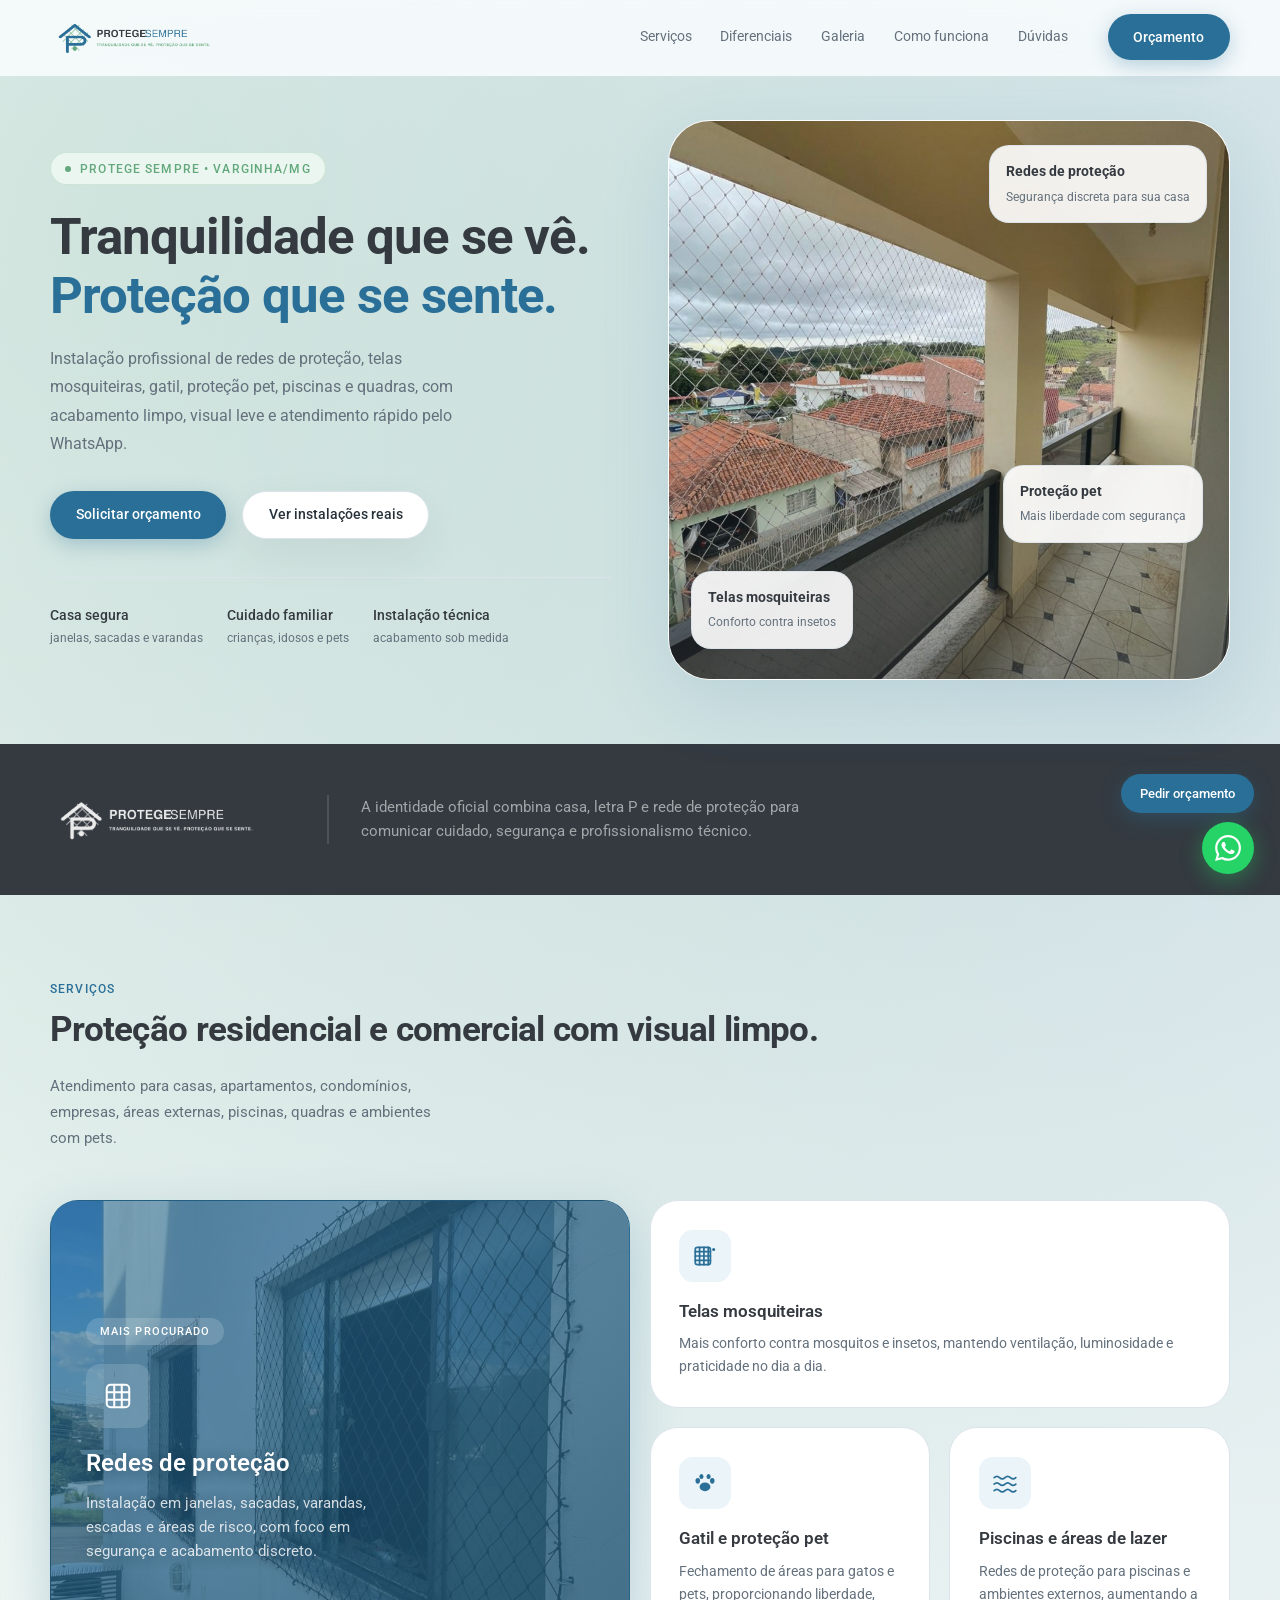
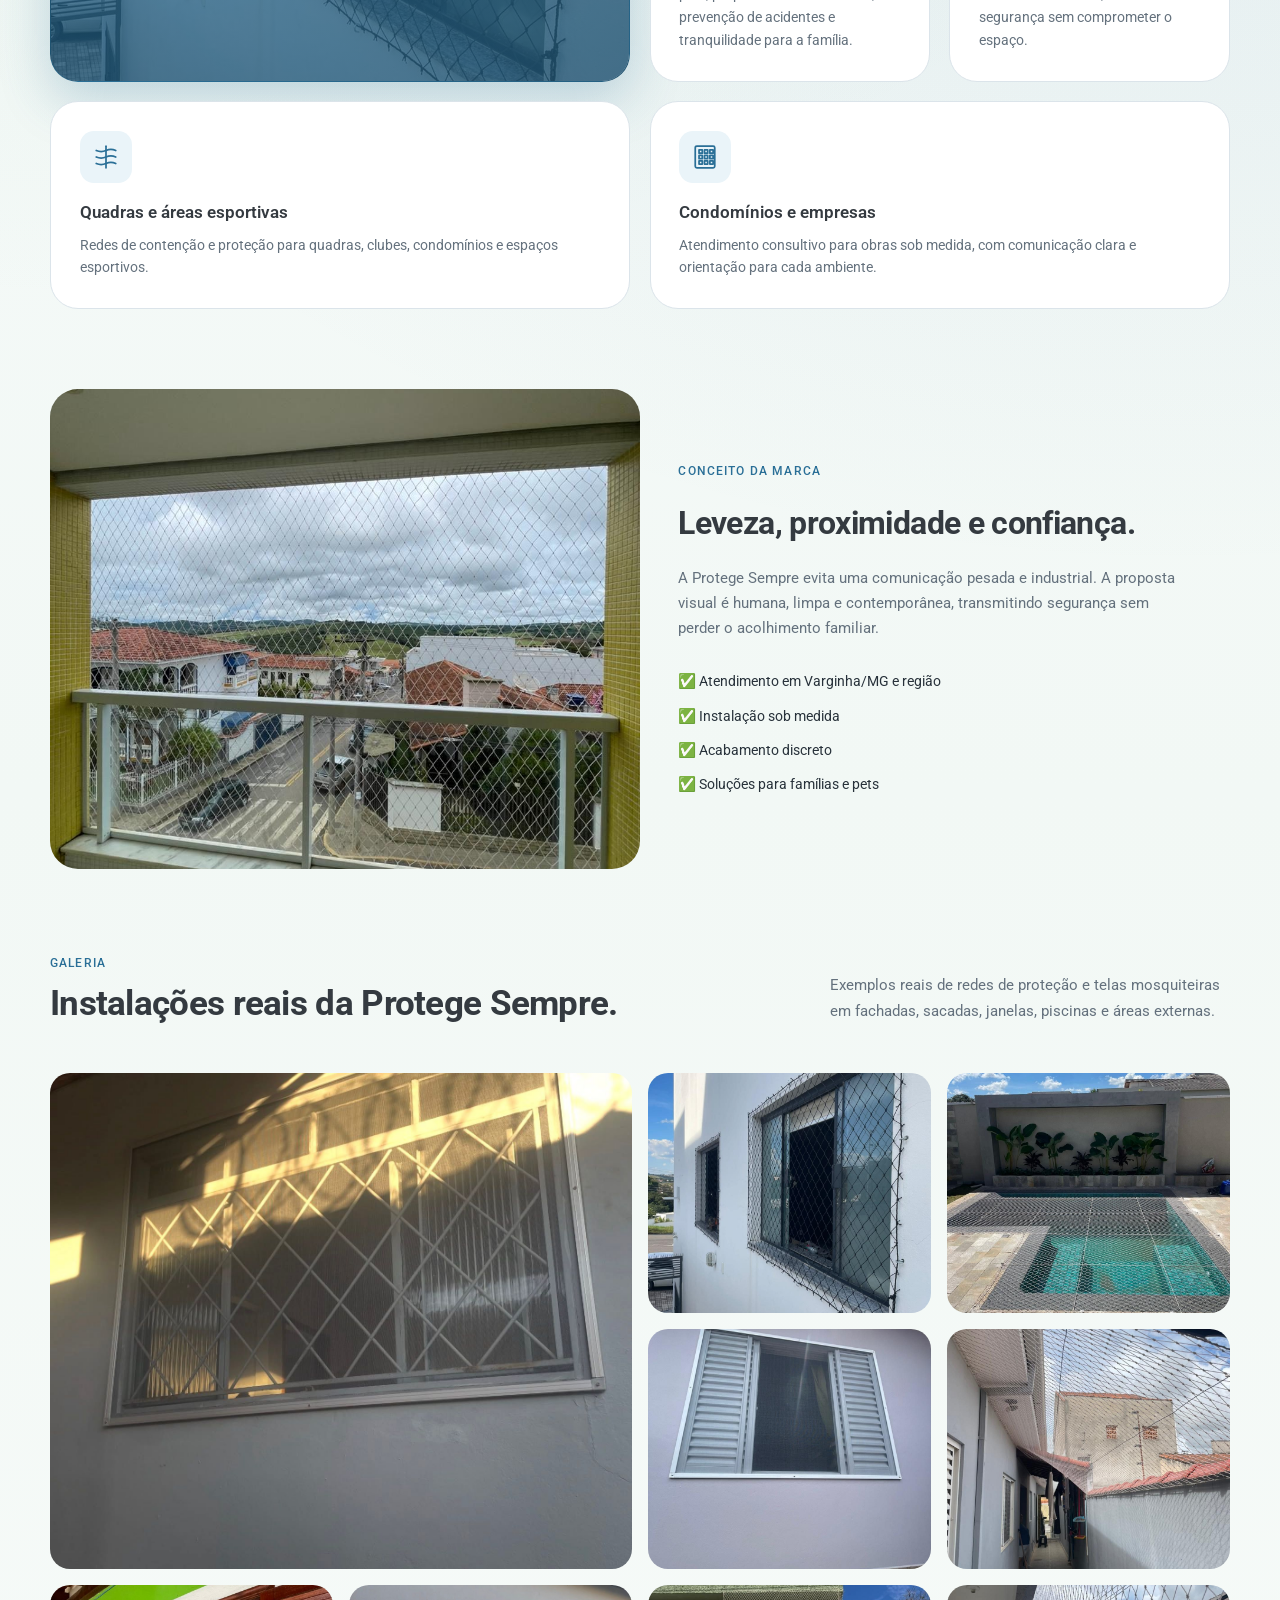
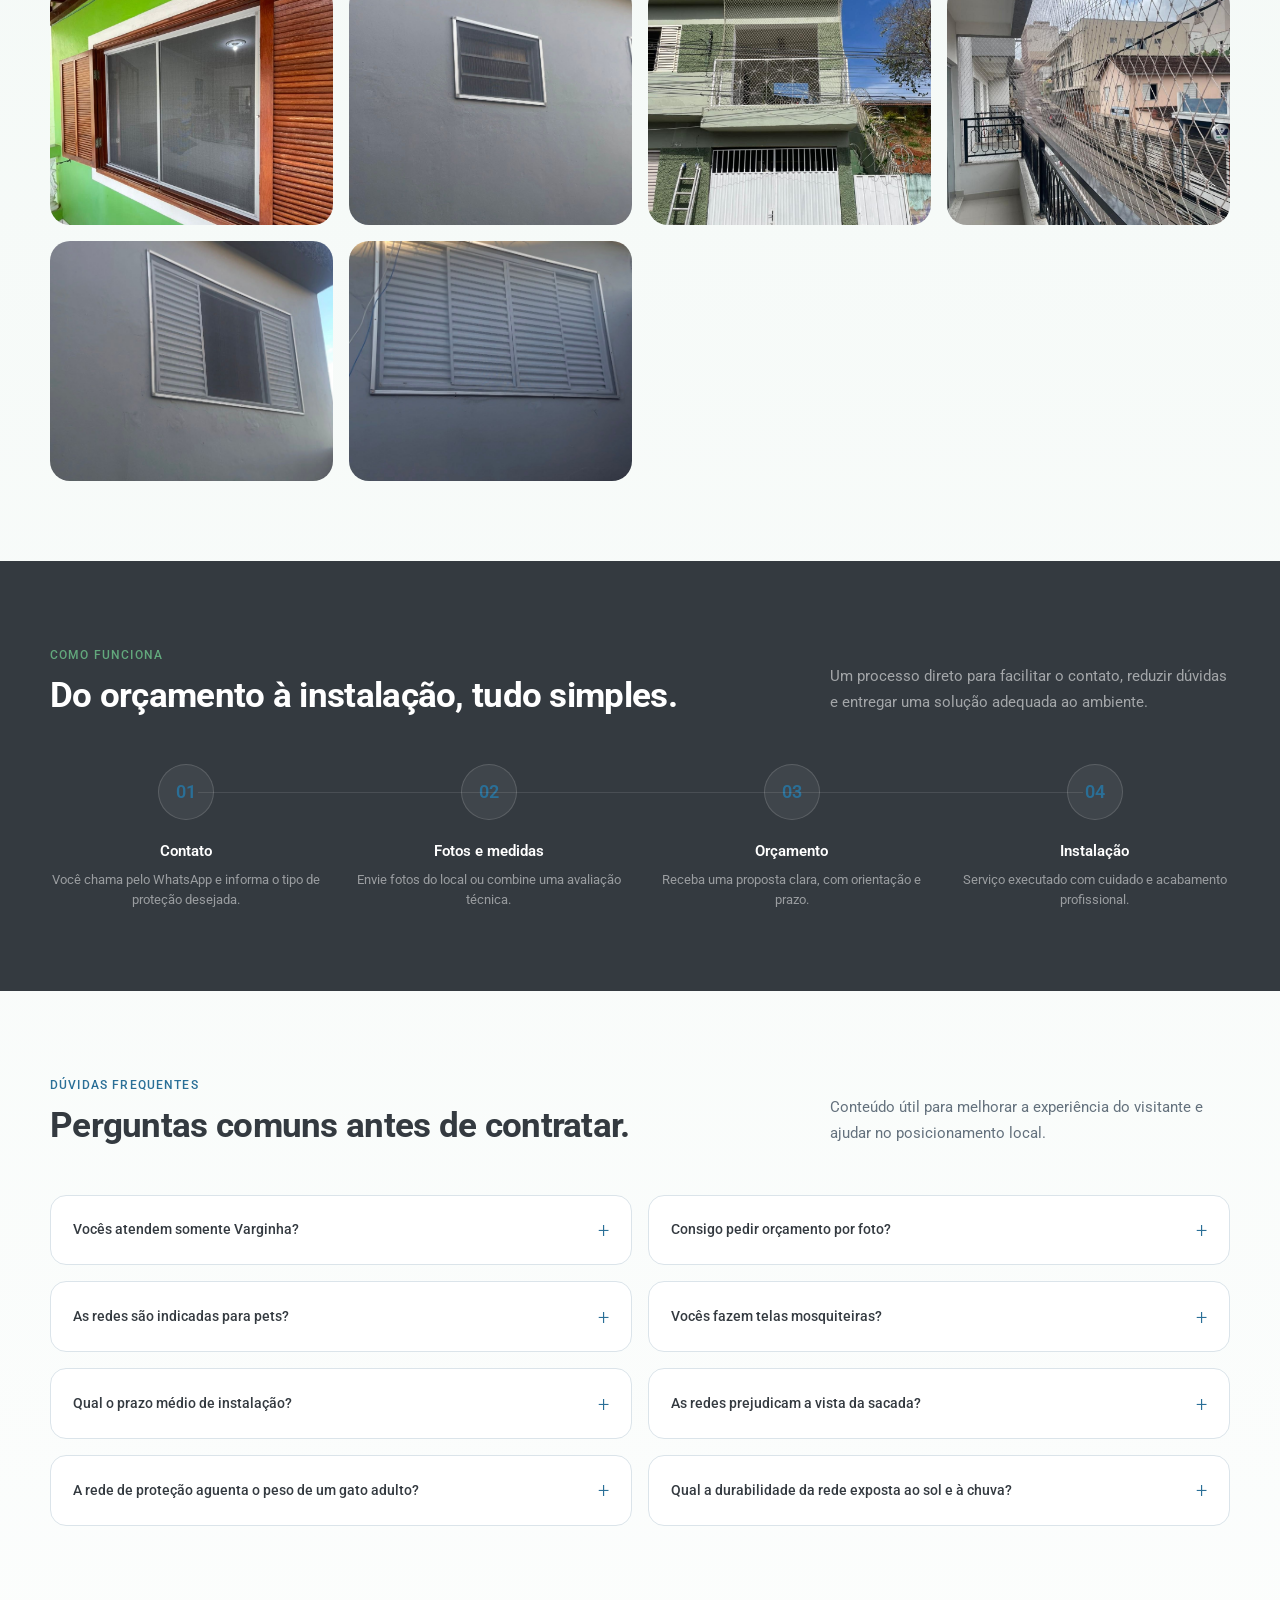
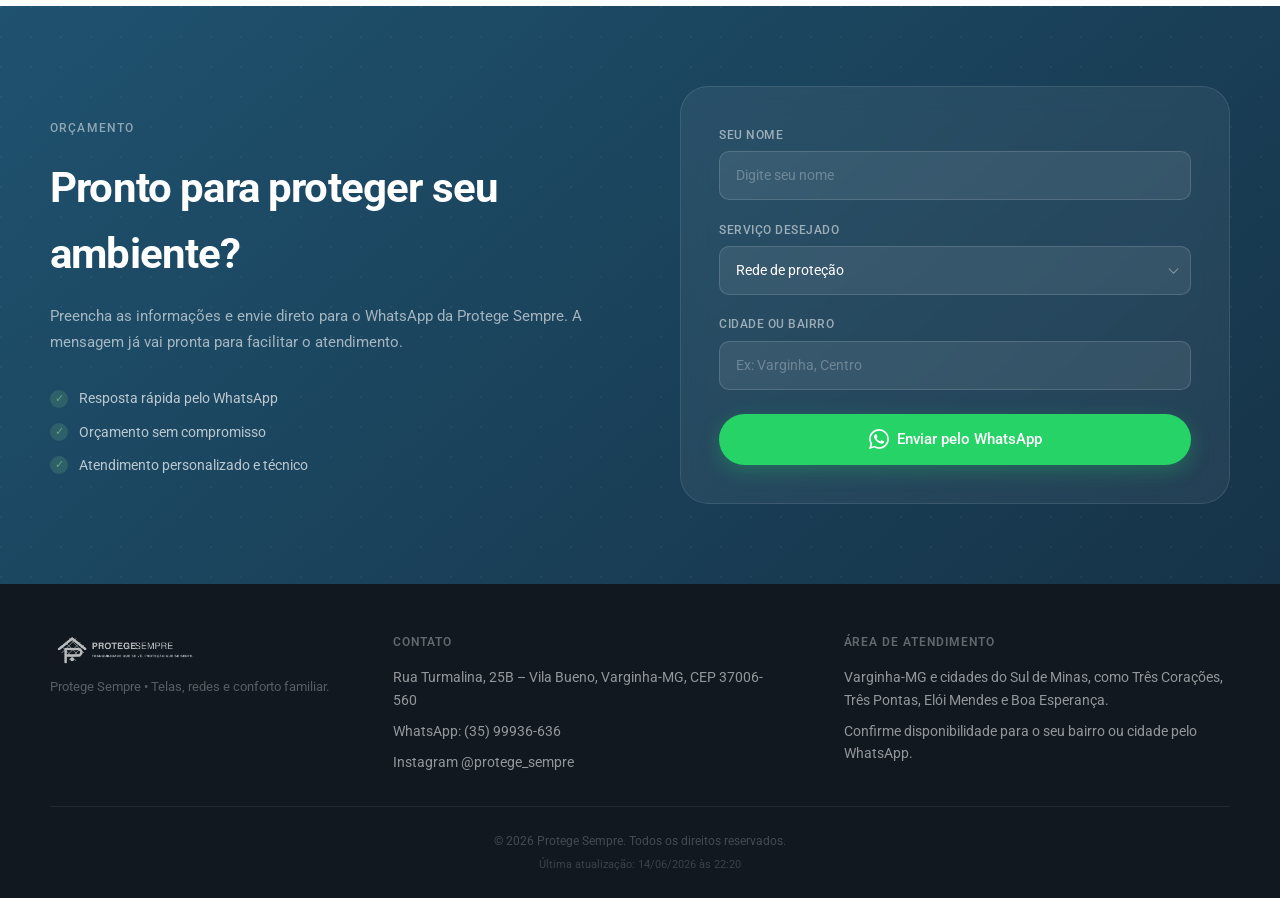
==== commit 8fc4e74c: "Arredonda foto da secao Diferenciais e clareia foto do card destaque A imagem da secao "Diferenciais" ====
--- a/index.html
+++ b/index.html
@@ -455,7 +455,7 @@
     }
     .service-card.featured::after {
       content: ''; position: absolute; inset: 0;
-      background: linear-gradient(135deg, rgba(42,111,151,.88) 0%, rgba(31,82,111,.93) 100%);
+      background: linear-gradient(135deg, rgba(42,111,151,.6) 0%, rgba(31,82,111,.78) 100%);
       z-index: 1;
     }
     .service-card.featured .service-badge,
@@ -463,6 +463,10 @@
     .service-card.featured h3,
     .service-card.featured p {
       z-index: 2;
+    }
+    .service-card.featured h3,
+    .service-card.featured p {
+      text-shadow: 0 2px 14px rgba(15,40,56,.45);
     }
     .service-card:not(.featured)::before {
       content: ''; position: absolute; inset: 0;
@@ -513,6 +517,7 @@
       position: relative;
       overflow: hidden;
       min-height: 380px;
+      border-radius: var(--radius);
     }
     .split-image img {
       position: absolute;
@@ -1235,7 +1240,7 @@
   </div>
   <div class="container footer-bottom">
     © <span id="year"></span> Protege Sempre. Todos os direitos reservados.
-    <span class="footer-version">Última atualização: 14/06/2026 às 22:11</span>
+    <span class="footer-version">Última atualização: 14/06/2026 às 22:20</span>
   </div>
 </footer>
 
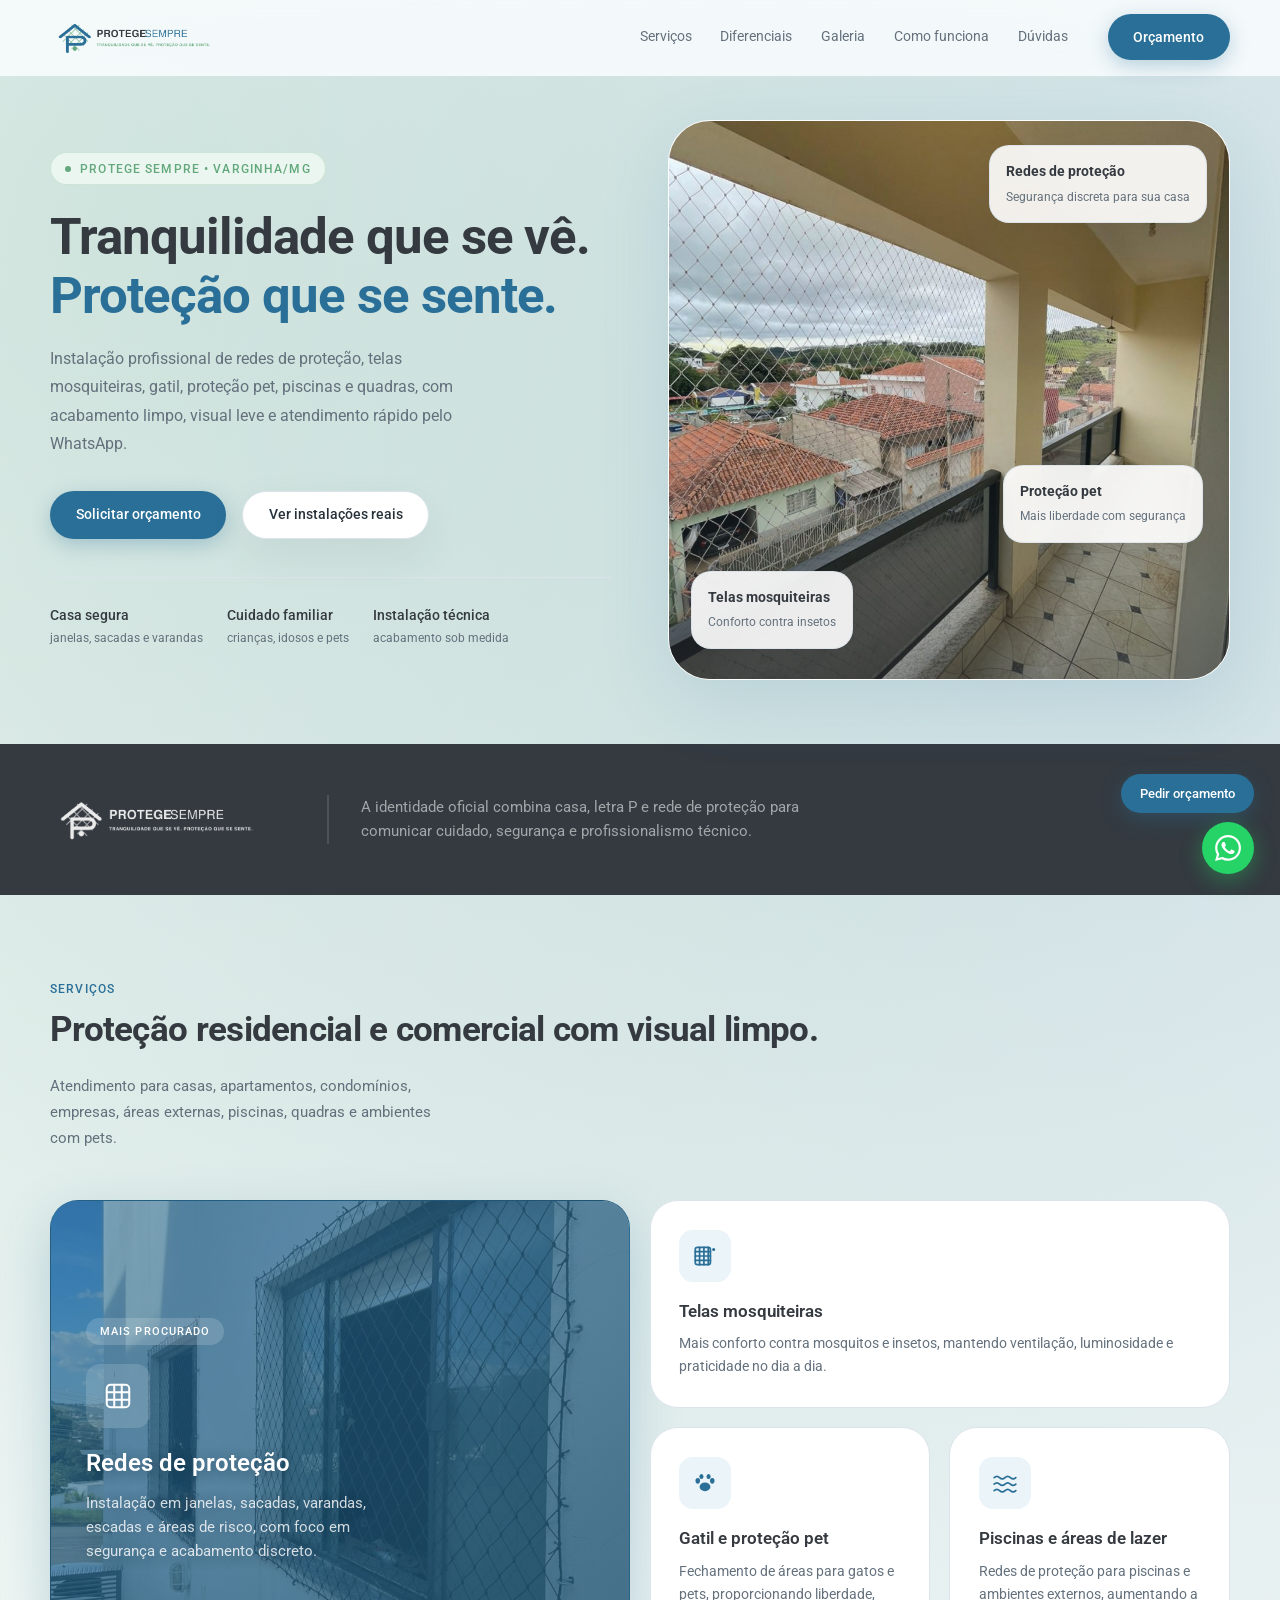
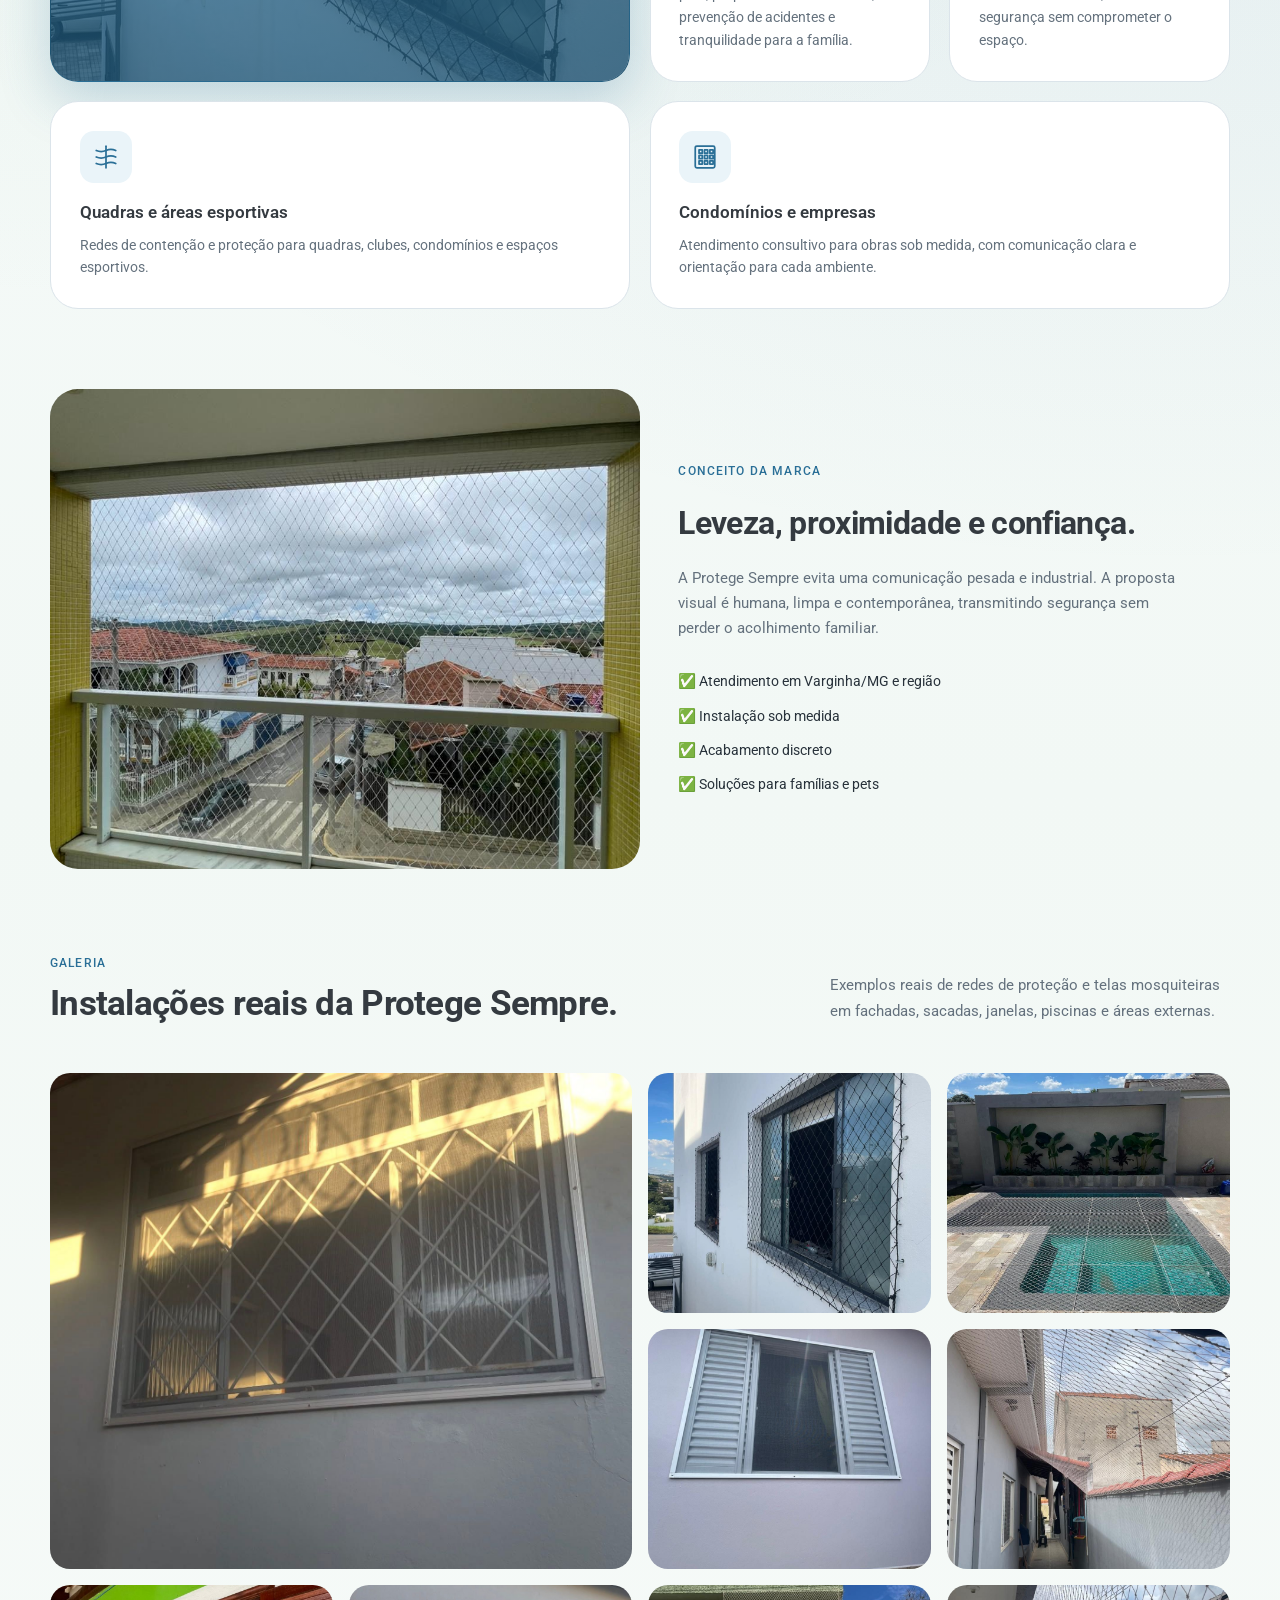
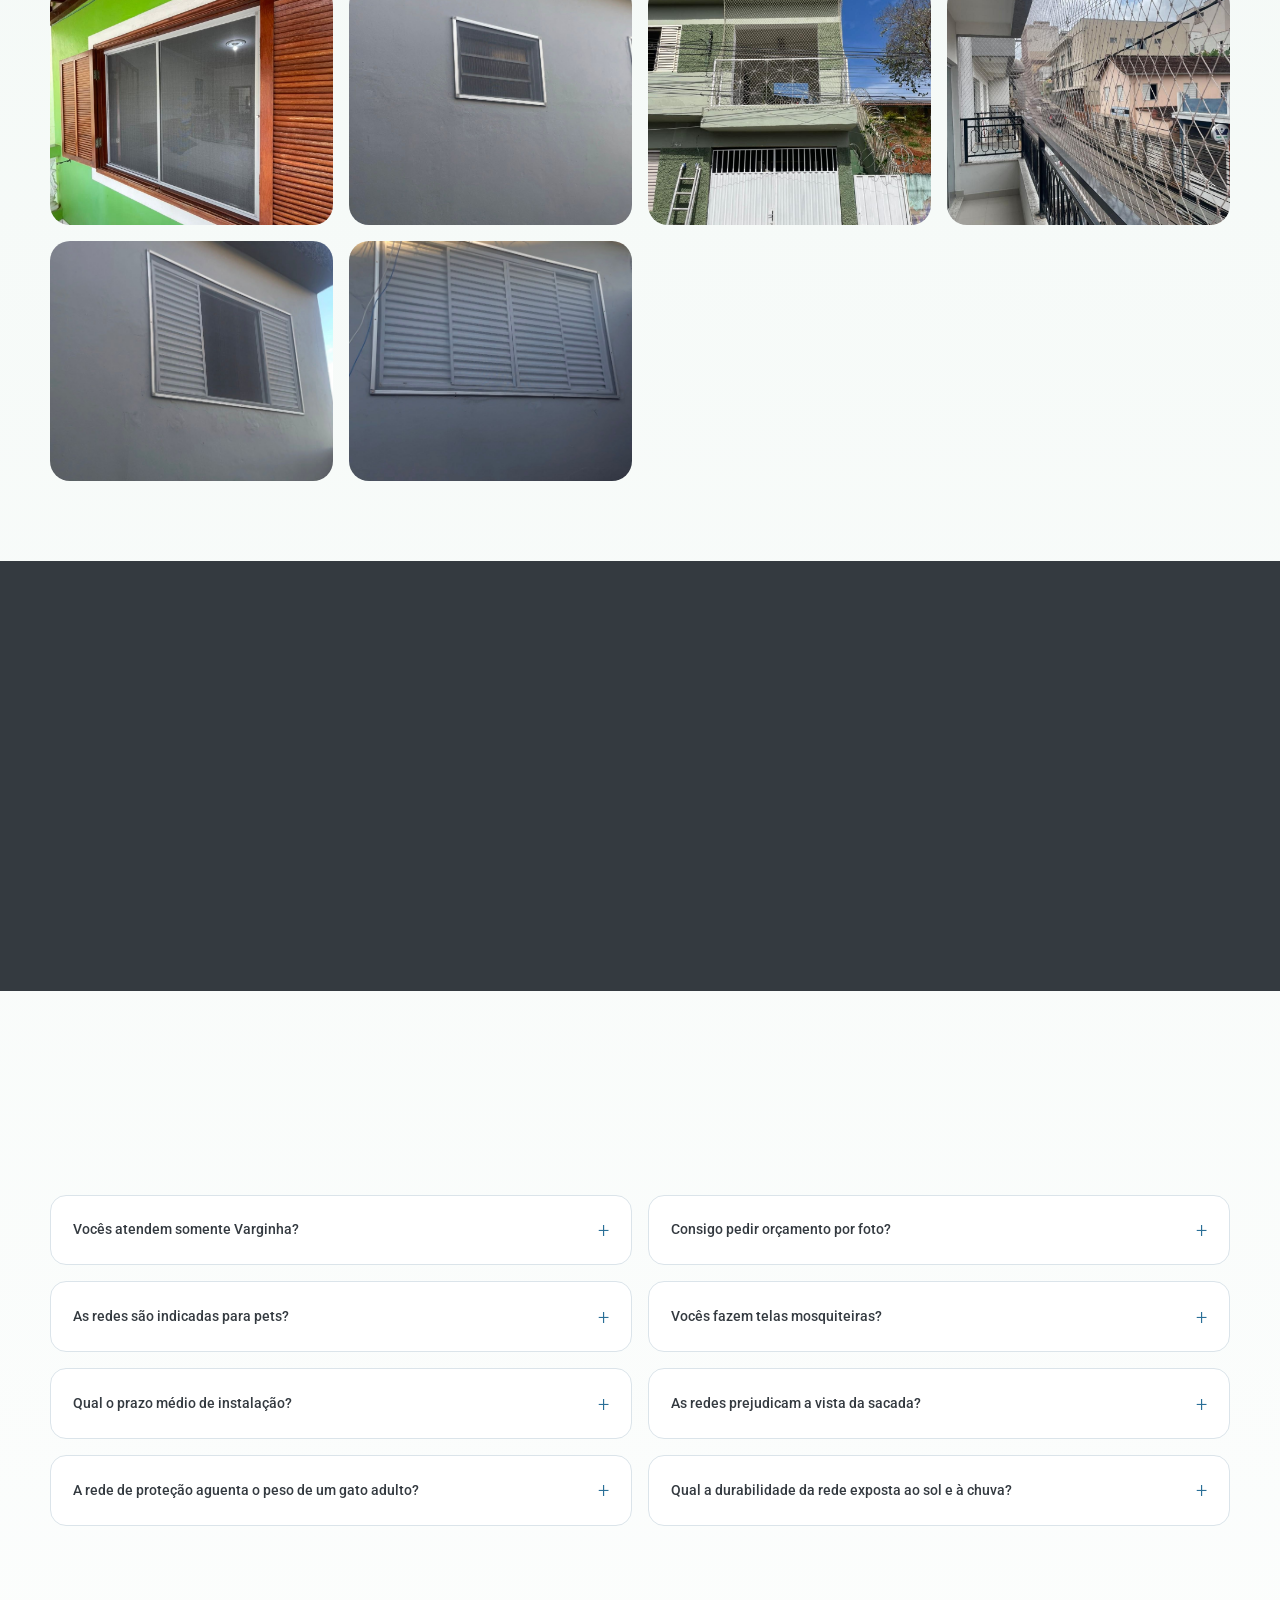
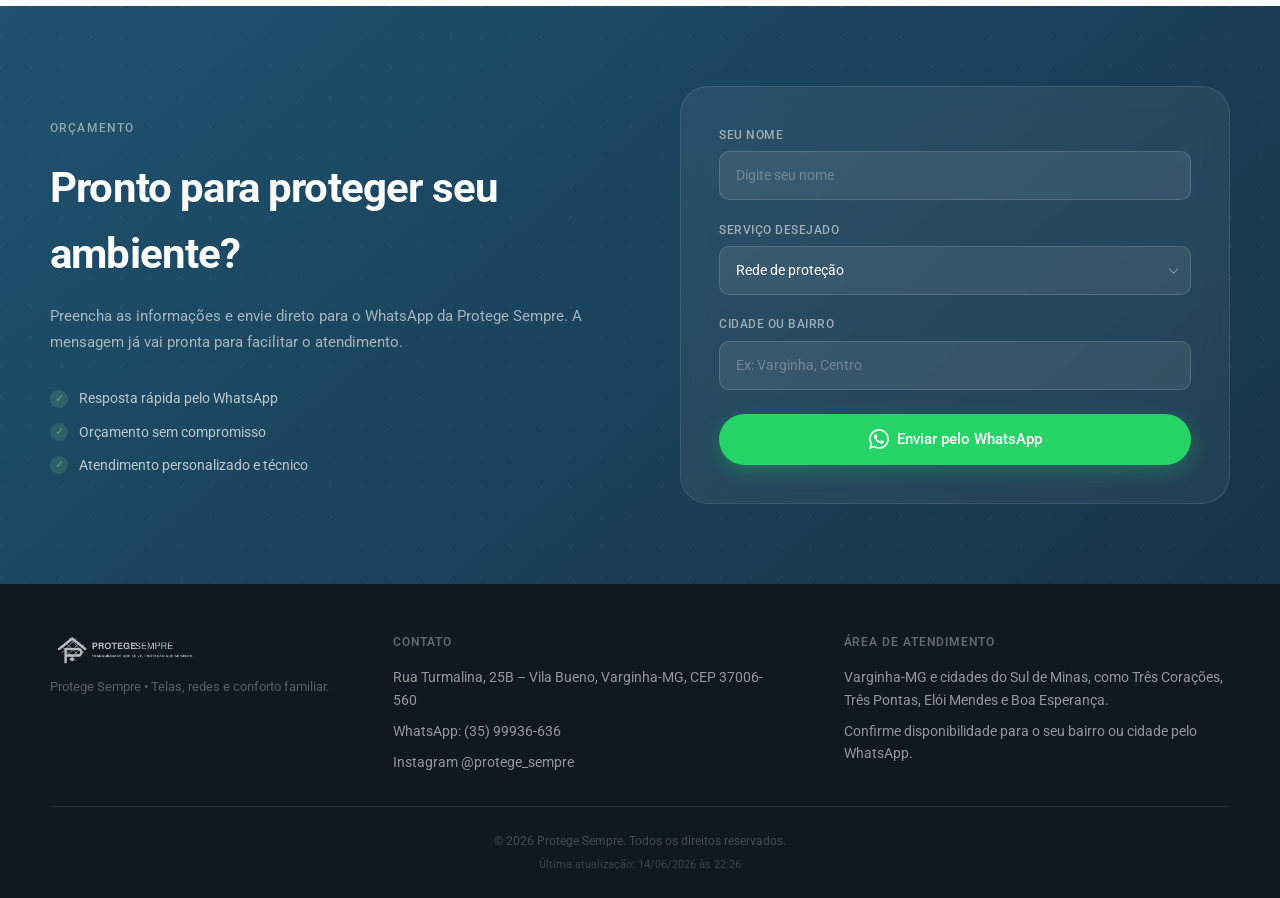
==== commit c55de25b: "Corrige favicon: remove SVG generico, usa icone oficial da marca O favicon.svg era um placeholder ge" ====
--- a/index.html
+++ b/index.html
@@ -23,8 +23,8 @@
   <meta name="twitter:description" content="Instalação profissional de redes de proteção, telas mosquiteiras, gatil, piscinas e quadras.">
   <meta name="twitter:image" content="https://protegesempre.com.br/img/galeria/hero-rede-protecao.jpg">
 
-  <link rel="icon" href="/favicon.svg" type="image/svg+xml">
   <link rel="icon" href="/favicon-32.png" sizes="32x32" type="image/png">
+  <link rel="icon" href="/favicon-192.png" sizes="192x192" type="image/png">
   <link rel="apple-touch-icon" href="/favicon-180.png">
   <link rel="manifest" href="/site.webmanifest">
 
@@ -1240,7 +1240,7 @@
   </div>
   <div class="container footer-bottom">
     © <span id="year"></span> Protege Sempre. Todos os direitos reservados.
-    <span class="footer-version">Última atualização: 14/06/2026 às 22:20</span>
+    <span class="footer-version">Última atualização: 14/06/2026 às 22:26</span>
   </div>
 </footer>
 
